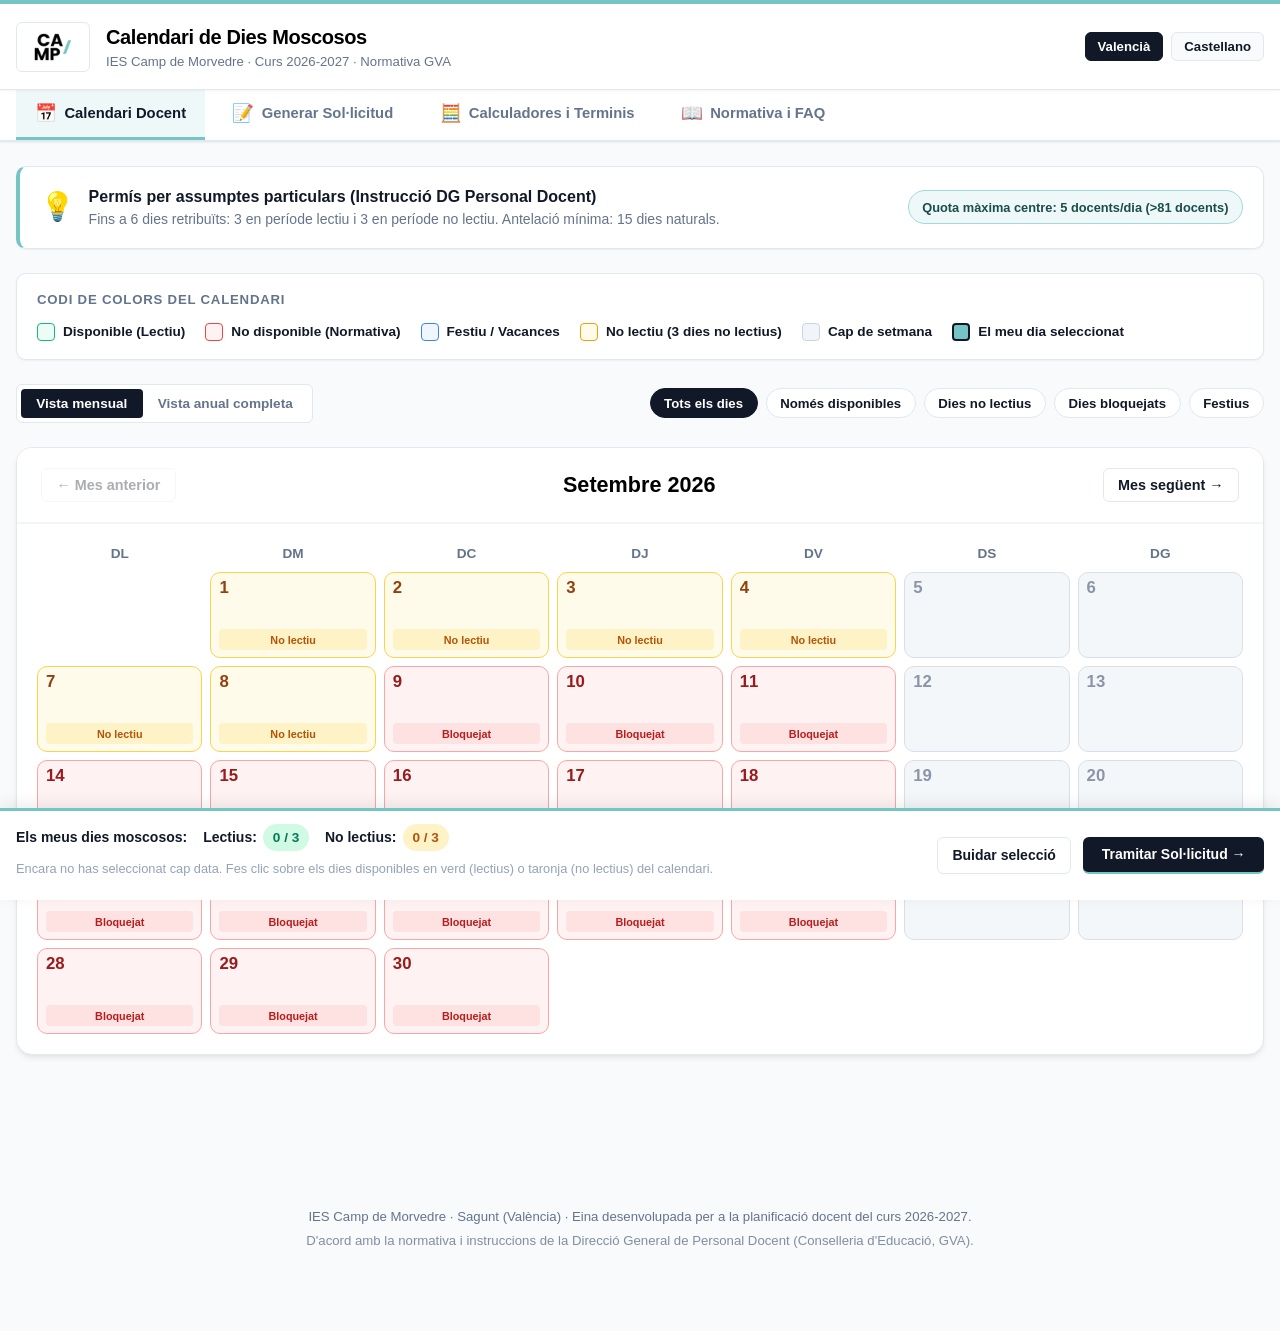
==== moscosos/index.html @ c552261a "Moscosos" ====
<!DOCTYPE html>
<html lang="ca">
<head>
  <meta charset="UTF-8">
  <meta name="viewport" content="width=device-width, initial-scale=1.0">
  <title>Calendari de Dies Moscosos · IES Camp de Morvedre</title>
  <meta name="description" content="Calendari interactiu de dies de permís per assumptes particulars (dies moscosos) per al professorat de l'IES Camp de Morvedre (Sagunt). Curs 2026-2027 segons normativa GVA.">
  <link rel="stylesheet" href="css/styles.css">
  <link rel="icon" href="data:image/svg+xml,<svg xmlns=%22http://www.w3.org/2000/svg%22 viewBox=%220 0 100 100%22><text y=%22.9em%22 font-size=%2290%22>📅</text></svg>">
</head>
<body>

  <!-- Capçalera amb colors i logotip de l'IES Camp de Morvedre -->
  <header class="app-header">
    <div class="header-container">
      <div class="header-brand">
        <div class="header-logo-container">
          <img id="headerLogoImg" src="" alt="IES Camp de Morvedre" class="header-brand-logo">
        </div>
        <div class="header-titles">
          <h1 data-i18n="appTitle">Calendari de Dies Moscosos</h1>
          <p data-i18n="appSubtitle">IES Camp de Morvedre · Curs 2026-2027 · Normativa GVA</p>
        </div>
      </div>
      <div class="header-actions">
        <button type="button" class="lang-btn active" data-lang="val">Valencià</button>
        <button type="button" class="lang-btn" data-lang="es">Castellano</button>
      </div>
    </div>
  </header>

  <!-- Pestanyes de navegació (sense icones duplicades) -->
  <nav class="nav-tabs-wrapper no-print">
    <div class="nav-tabs">
      <button type="button" class="nav-tab active" data-target="panel-calendari">
        <span class="nav-tab-icon">📅</span> <span class="nav-tab-label" data-i18n="tabCalendar">Calendari Docent</span>
      </button>
      <button type="button" class="nav-tab" data-target="panel-sollicitud">
        <span class="nav-tab-icon">📝</span> <span class="nav-tab-label" data-i18n="tabRequest">Generar Sol·licitud</span>
      </button>
      <button type="button" class="nav-tab" data-target="panel-calculadores">
        <span class="nav-tab-icon">🧮</span> <span class="nav-tab-label" data-i18n="tabCalculators">Calculadores i Terminis</span>
      </button>
      <button type="button" class="nav-tab" data-target="panel-normativa">
        <span class="nav-tab-icon">📖</span> <span class="nav-tab-label" data-i18n="tabNormative">Normativa i FAQ</span>
      </button>
    </div>
  </nav>

  <!-- Contingut Principal -->
  <main class="main-container">

    <!-- PESTANYA 1: CALENDARI DOCENT -->
    <section id="panel-calendari" class="tab-panel active">
      
      <!-- Banner informatiu -->
      <div class="info-banner no-print">
        <div class="info-banner-content">
          <div class="info-banner-icon">💡</div>
          <div class="info-banner-text">
            <h3 data-i18n="bannerTitle">Permís per assumptes particulars (Instrucció DG Personal Docent)</h3>
            <p data-i18n="bannerDesc">Fins a 6 dies retribuïts: 3 en període lectiu i 3 en període no lectiu. Antelació mínima: 15 dies naturals.</p>
          </div>
        </div>
        <div class="info-banner-badges">
          <span class="badge-quota" data-i18n="badgeQuotaText">Quota màxima centre: 5 docents/dia (>81 docents)</span>
        </div>
      </div>

      <!-- Llegenda del calendari -->
      <div class="legend-card no-print">
        <div class="legend-title" data-i18n="legendTitle">Codi de colors del calendari</div>
        <div class="legend-items">
          <div class="legend-item">
            <div class="legend-color-box disponible"></div>
            <span data-i18n="legDisponible">Disponible (Lectiu)</span>
          </div>
          <div class="legend-item">
            <div class="legend-color-box bloquejat"></div>
            <span data-i18n="legBloquejat">No disponible (Normativa)</span>
          </div>
          <div class="legend-item">
            <div class="legend-color-box festiu"></div>
            <span data-i18n="legFestiu">Festiu / Vacances</span>
          </div>
          <div class="legend-item">
            <div class="legend-color-box no-lectiu"></div>
            <span data-i18n="legNoLectiu">No lectiu (3 dies no lectius)</span>
          </div>
          <div class="legend-item">
            <div class="legend-color-box cap-de-setmana"></div>
            <span data-i18n="legCapDeSetmana">Cap de setmana</span>
          </div>
          <div class="legend-item">
            <div class="legend-color-box seleccionat"></div>
            <span data-i18n="legSeleccionat">El meu dia seleccionat</span>
          </div>
        </div>
      </div>

      <!-- Barra de controls i filtres -->
      <div class="calendar-controls no-print">
        <div class="view-mode-buttons">
          <button type="button" class="view-mode-btn active" id="viewMonthBtn" data-i18n="viewMonth">Vista mensual</button>
          <button type="button" class="view-mode-btn" id="viewYearBtn" data-i18n="viewYear">Vista anual completa</button>
        </div>

        <div class="filter-pills">
          <button type="button" class="filter-pill active" data-filter="all" data-i18n="filterAll">Tots els dies</button>
          <button type="button" class="filter-pill" data-filter="disponible" data-i18n="filterAvailable">Només disponibles</button>
          <button type="button" class="filter-pill" data-filter="no-lectiu" data-i18n="filterNoLectius">Dies no lectius</button>
          <button type="button" class="filter-pill" data-filter="no-disponible" data-i18n="filterBlocked">Dies bloquejats</button>
          <button type="button" class="filter-pill" data-filter="festiu" data-i18n="filterHolidays">Festius</button>
        </div>
      </div>

      <!-- VISTA MENSUAL -->
      <div id="monthGridContainer" class="month-view-card">
        <div class="month-view-header" id="monthNavigationControls">
          <button type="button" class="month-nav-btn" id="prevMonthBtn" data-i18n="prevMonth">← Mes anterior</button>
          <h2 class="month-current-title" id="currentMonthTitle">Setembre 2026</h2>
          <button type="button" class="month-nav-btn" id="nextMonthBtn" data-i18n="nextMonth">Mes següent →</button>
        </div>
        <div class="month-calendar-grid">
          <div class="calendar-weekdays" id="calendarWeekdays"></div>
          <div class="calendar-days-grid" id="calendarDaysGrid"></div>
        </div>
      </div>

      <!-- VISTA ANUAL COMPLETA -->
      <div id="yearGridContainer" class="year-view-container" style="display: none;"></div>

    </section>

    <!-- PESTANYA 2: GENERAR SOL·LICITUD OFICIAL -->
    <section id="panel-sollicitud" class="tab-panel">
      <div class="tool-grid no-print">
        <div class="tool-card">
          <div class="tool-card-header">
            <span class="tool-icon">👤</span>
            <h3 class="tool-title">Dades del docent sol·licitant</h3>
          </div>
          <div class="form-group">
            <label class="form-label" for="docName">Nom i cognoms:</label>
            <input type="text" id="docName" class="form-input" placeholder="Ex: Maria Garcia Pérez">
          </div>
          <div class="form-group">
            <label class="form-label" for="docDni">DNI / NIE:</label>
            <input type="text" id="docDni" class="form-input" placeholder="Ex: 12345678Z">
          </div>
          <div class="form-group">
            <label class="form-label" for="docDept">Departament didàctic:</label>
            <input type="text" id="docDept" class="form-input" placeholder="Ex: Matemàtiques, Anglés, Tecnologia...">
          </div>
          <p style="font-size: 0.8rem; color: var(--gva-text-muted);">
            * Aquestes dades es guarden de manera privada en el teu navegador i s'insereixen directament a la instància oficial.
          </p>
        </div>

        <div class="tool-card">
          <div class="tool-card-header">
            <span class="tool-icon">📄</span>
            <h3 class="tool-title">Opcions de tramitació</h3>
          </div>
          <p style="font-size: 0.875rem; line-height: 1.6; margin-bottom: 1.25rem;">
            Pots imprimir aquesta instància formal oficial per a lliurar-la a la Secretaria del centre o copiar el text formalitzat per a adjuntar-lo a un correu electrònic a Direcció / Prefectura d'Estudis.
          </p>
          <div style="display: flex; flex-direction: column; gap: 0.75rem;">
            <button type="button" class="btn-primary" id="btnPrintDoc">
              <span>🖨️</span> <span data-i18n="btnPrint">Imprimir / Guardar en PDF</span>
            </button>
            <button type="button" class="btn-outline" id="btnCopyDoc">
              <span>📋</span> <span data-i18n="btnCopyText">Copiar text oficial</span>
            </button>
            <div id="copyFeedback" class="alert-box info" style="display: none; margin-top: 0.5rem;" data-i18n="copiedSuccess">
              Text copiat al porta-retalls amb èxit!
            </div>
          </div>
        </div>
      </div>

      <!-- Vista prèvia de la instància oficial -->
      <div id="docPreview"></div>
    </section>

    <!-- PESTANYA 3: CALCULADORES I TERMINIS -->
    <section id="panel-calculadores" class="tab-panel">
      <div class="tool-grid">
        
        <!-- Calculadora de terminis -->
        <div class="tool-card">
          <div class="tool-card-header">
            <span class="tool-icon">⏰</span>
            <h3 class="tool-title" data-i18n="calcTitle1">Calculadora de Finestra de Sol·licitud</h3>
          </div>
          <p style="font-size: 0.85rem; color: var(--gva-text-muted); margin-bottom: 1rem;" data-i18n="calcDesc1">
            Indica el dia que voldries gaudir com a moscós per a saber quan has d'enviar la sol·licitud com a molt tard i quan s'obri el termini.
          </p>
          <div class="form-group">
            <label class="form-label" for="calcTargetDate" data-i18n="lblTargetDate">Data desitjada per al permís:</label>
            <input type="date" id="calcTargetDate" class="form-input" min="2026-09-01" max="2027-07-31" value="2026-11-16">
          </div>
          <div class="result-card" id="calcWinResult">
            <span style="font-size: 0.85rem; color: #64748b;">Tria una data per a veure els terminis legals d'antelació (mínim 15 dies naturals i màxim 2 mesos).</span>
          </div>
        </div>

        <!-- Calculadora de proporcionalitat -->
        <div class="tool-card">
          <div class="tool-card-header">
            <span class="tool-icon">⚖️</span>
            <h3 class="tool-title" data-i18n="calcTitle2">Calculadora de Proporcionalitat (Interins / Substitucions)</h3>
          </div>
          <p style="font-size: 0.85rem; color: var(--gva-text-muted); margin-bottom: 1rem;" data-i18n="calcDesc2">
            Si no tens nomenament per a tot el curs escolar complet (1 setembre a 31 agost), calcula quants dies et pertoquen proporcionalment.
          </p>
          <div class="form-group">
            <label class="form-label" for="calcStart" data-i18n="lblStartDate">Data d'inici del nomenament:</label>
            <input type="date" id="calcStart" class="form-input" value="2026-10-01">
          </div>
          <div class="form-group">
            <label class="form-label" for="calcEnd" data-i18n="lblEndDate">Data de finalització del nomenament:</label>
            <input type="date" id="calcEnd" class="form-input" value="2027-06-30">
          </div>
          <button type="button" class="btn-primary" id="btnDoCalcProp" style="width: 100%;" data-i18n="btnCalculateProp">
            Calcular dies que em pertoquen
          </button>
          <div class="result-card" id="propResult" style="margin-top: 1rem;"></div>
        </div>

      </div>

      <!-- Contingent de plantilla -->
      <div class="tool-card" style="margin-top: 1.5rem;">
        <div class="tool-card-header">
          <span class="tool-icon">👥</span>
          <h3 class="tool-title" data-i18n="calcTitle3">Taula de Quotes per Plantilla (IES Camp de Morvedre)</h3>
        </div>
        <p style="font-size: 0.9rem; margin-bottom: 1rem;">
          La concessió està supeditada a les necessitats del servei educatiu. El nombre màxim de docents en el centre als quals podrà concedir-se aquest permís per a un mateix dia lectiu s'ajusta a l'escala oficial:
        </p>
        <table class="quota-table">
          <thead>
            <tr>
              <th>Plantilla docent del centre</th>
              <th>Màxim simultani de docents per dia lectiu</th>
            </tr>
          </thead>
          <tbody>
            <tr>
              <td>Fins a 20 docents</td>
              <td>1 docent</td>
            </tr>
            <tr>
              <td>De 21 a 40 docents</td>
              <td>2 docents</td>
            </tr>
            <tr>
              <td>De 41 a 60 docents</td>
              <td>3 docents</td>
            </tr>
            <tr>
              <td>De 61 a 80 docents</td>
              <td>4 docents</td>
            </tr>
            <tr class="highlight">
              <td><strong>Més de 81 docents (IES Camp de Morvedre)</strong></td>
              <td><strong>5 docents</strong></td>
            </tr>
          </tbody>
        </table>
        <div class="alert-box info" style="margin-top: 1rem;">
          <strong>Criteris de prelació en cas de concurrència per al mateix dia:</strong>
          <ol style="margin-left: 1.25rem; margin-top: 0.35rem;">
            <li>1r: Preferència per a aquells docents que <strong>no hagen gaudit de cap dia</strong> de permís en el present curs escolar.</li>
            <li>2n: En cas d'empat, es resoldrà mitjançant <strong>sorteig públic</strong>.</li>
          </ol>
        </div>
      </div>
    </section>

    <!-- PESTANYA 4: NORMATIVA I FAQ -->
    <section id="panel-normativa" class="tab-panel">
      
      <div class="tool-card" style="margin-bottom: 2rem;">
        <div class="tool-card-header">
          <span class="tool-icon">📜</span>
          <h3 class="tool-title">Resum de la Instrucció de la DG de Personal Docent (GVA)</h3>
        </div>
        <div style="font-size: 0.925rem; line-height: 1.7; color: var(--gva-text-main);">
          <p><strong>1. Concepte i naturalesa:</strong> Permís retribuït per assumptes particulars sense necessitat de justificació. El professorat disposa de fins a <strong>6 dies per curs escolar</strong> (de l'1 de setembre al 31 d'agost de l'any següent), distribuïts en un màxim de <strong>3 dies en període lectiu</strong> i <strong>3 dies en període no lectiu</strong>.</p>
          <br>
          <p><strong>2. Retribució:</strong> Els sis dies són amb dret íntegre a retribucions.</p>
          <br>
          <p><strong>3. Condició pedagògica inexcusable:</strong> El docent que obtinga aquest permís té l'<strong>obligació d'elaborar i deixar dipositat un pla d'activitats per a l'alumnat</strong> a la Prefectura d'Estudis per a garantir la continuïtat pedagògica.</p>
          <br>
          <p><strong>4. Sol·licitud i terminis:</strong> S'ha de presentar davant la Direcció del centre amb una antelació mínima de <strong>15 dies naturals</strong> i una antelació màxima de <strong>dos mesos</strong> respecte a la data sol·licitada.</p>
          <br>
          <p><strong>5. Resolució:</strong> Competència exclusiva del Director o Directora de l'institut. El silenci administratiu té caràcter <strong>desestimatori (negatiu)</strong>.</p>
          <br>
          <p><strong>6. Prohibicions i exclusions expresses:</strong></p>
          <ul style="margin-left: 1.5rem; margin-top: 0.25rem;">
            <li>Durant els <strong>15 primers dies lectius</strong> del curs (del 9 al 29 de setembre de 2026).</li>
            <li>Durant els <strong>15 últims dies lectius</strong> del curs (del 31 de maig al 18 de juny de 2027).</li>
            <li>En el període de <strong>7 dies abans o després de les vacances</strong> de Nadal, Falles, Pasqua i Sant Joan.</li>
            <li>En <strong>períodes d'avaluació</strong> escolars, ni entre l'avaluació ordinària i l'extraordinària de final de curs.</li>
            <li><strong>No es poden gaudir de manera consecutiva</strong>.</li>
          </ul>
        </div>
      </div>

      <h3 style="font-size: 1.15rem; font-weight: 800; color: var(--brand-black); margin-bottom: 1rem;">
        Preguntes Freqüents (FAQ)
      </h3>

      <div class="faq-item">
        <button type="button" class="faq-question">
          <span>Puc ajuntar dos dies moscosos si un és dijous i l'altre divendres?</span>
          <span class="faq-toggle-icon">+</span>
        </button>
        <div class="faq-answer">
          No. La normativa estableix de manera taxativa que <em>"no podran gaudir-se de manera consecutiva"</em>. Tampoc és permés demanar divendres i dilluns consecutius, ja que es consideren dies laborals consecutius.
        </div>
      </div>

      <div class="faq-item">
        <button type="button" class="faq-question">
          <span>Puc demanar un moscós lectiu el mes de setembre?</span>
          <span class="faq-toggle-icon">+</span>
        </button>
        <div class="faq-answer">
          Només a partir del 30 de setembre o 1 d'octubre (sempre que no coincidisca amb les sessions d'avaluació inicial d'ESO i FP). Els 15 primers dies lectius amb alumnat (del 9 al 29 de setembre de 2026) estan bloquejats per normativa. Els dies de l'1 al 8 de setembre són període no lectiu, on es podria sol·licitar un dels 3 dies no lectius.
        </div>
      </div>

      <div class="faq-item">
        <button type="button" class="faq-question">
          <span>Què passa si dos o més companys del mateix departament demanem el mateix dia?</span>
          <span class="faq-toggle-icon">+</span>
        </button>
        <div class="faq-answer">
          La concessió està condicionada a les necessitats del servei educatiu. A l'IES Camp de Morvedre el contingent màxim general del centre és de 5 docents al dia. Si hi ha coincidència en un mateix departament que impossibilite l'atenció de l'alumnat, Prefectura i Direcció prioritzaran el docent que no haja gaudit cap dia aquest curs o realitzaran sorteig.
        </div>
      </div>

      <div class="faq-item">
        <button type="button" class="faq-question">
          <span>Sóc interí/na i tinc una vacant o substitució temporal. Quants dies em toquen?</span>
          <span class="faq-toggle-icon">+</span>
        </button>
        <div class="faq-answer">
          El nombre de dies és estrictament proporcional al temps de servei en el curs escolar. Pots utilitzar la nostra pestanya de <em>Calculadores</em> per a comprovar els teus dies exactes. A més, si cesses i et tornen a nomenar en el mateix curs, conserves els dies pendents de gaudi!
        </div>
      </div>

      <div class="faq-item">
        <button type="button" class="faq-question">
          <span>Si no gaste els dies d'aquest curs, els puc acumular per al curs vinent?</span>
          <span class="faq-toggle-icon">+</span>
        </button>
        <div class="faq-answer">
          No. Els dies no gaudits abans de la finalització del curs escolar caduquen i no són acumulables en cap cas.
        </div>
      </div>

    </section>

  </main>

  <!-- Modal de Detalls del Dia -->
  <div id="dayModal" class="modal-overlay no-print">
    <div class="modal-card">
      <div class="modal-header">
        <h3 id="modalDateTitle">Detalls de la data</h3>
        <button type="button" class="modal-close-btn" id="modalBtnClose">×</button>
      </div>
      <div class="modal-body">
        <div>
          <span id="modalStatusBadge" class="day-detail-status">Disponible</span>
        </div>
        <p id="modalDescription" style="font-size: 0.95rem; margin-bottom: 1rem;"></p>

        <div id="modalRestrictionSec" class="modal-section" style="display: none;">
          <div class="modal-section-title" data-i18n="modalReasonLabel">Motiu de la restricció:</div>
          <div class="alert-box danger" id="modalRestrictionText"></div>
        </div>

        <div class="modal-section">
          <div class="modal-section-title" data-i18n="modalDeadlinesLabel">Terminis legals de sol·licitud:</div>
          <div class="timeline-card">
            <div class="timeline-item">
              <div class="timeline-label" data-i18n="modalEarliestLabel">Apertura (2 mesos abans):</div>
              <div class="timeline-value" id="modalEarliest">--/--/----</div>
            </div>
            <div class="timeline-item">
              <div class="timeline-label" data-i18n="modalDeadlineLabel">Data límit (15 dies abans):</div>
              <div class="timeline-value" id="modalDeadline" style="color: #b91c1c;">--/--/----</div>
            </div>
          </div>
        </div>

        <div class="alert-box info" style="margin-top: 1rem; font-size: 0.85rem;">
          <span data-i18n="modalPlanNotice">Recordatori: És obligatori deixar un pla d'activitats per a l'alumnat a Prefectura d'Estudis.</span>
        </div>
      </div>
      <div class="modal-footer">
        <button type="button" class="btn-primary" id="modalBtnToggle">Afegir a la meua selecció</button>
      </div>
    </div>
  </div>

  <!-- Barra Sticky Inferior de Selecció Personal -->
  <aside class="selection-bar no-print">
    <div class="selection-bar-inner">
      <div>
        <div class="selection-counts">
          <div class="count-badge">
            <span data-i18n="selectionBarTitle">Els meus dies moscosos:</span>
          </div>
          <div class="count-badge">
            <span data-i18n="countLectiusLabel">Lectius:</span>
            <span class="count-pill lectius" id="countLectius">0 / 3</span>
          </div>
          <div class="count-badge">
            <span data-i18n="countNoLectiusLabel">No lectius:</span>
            <span class="count-pill no-lectius" id="countNoLectius">0 / 3</span>
          </div>
        </div>
        <div class="selected-dates-chips" id="selectedChips"></div>
        <div id="selectionAlerts" style="margin-top: 0.5rem;"></div>
      </div>

      <div class="selection-actions">
        <button type="button" class="btn-outline" id="btnClearSelection" data-i18n="btnClearSelection">
          Buidar selecció
        </button>
        <button type="button" class="btn-primary" id="btnGoToRequest" data-i18n="btnGenerateDoc">
          Tramitar Sol·licitud →
        </button>
      </div>
    </div>
  </aside>

  <!-- Peu de pàgina -->
  <footer class="app-footer no-print">
    <p>IES Camp de Morvedre · Sagunt (València) · Eina desenvolupada per a la planificació docent del curs 2026-2027.</p>
    <p style="margin-top: 4px; opacity: 0.8;">D'acord amb la normativa i instruccions de la Direcció General de Personal Docent (Conselleria d'Educació, GVA).</p>
  </footer>

  <!-- Scripts -->
  <script src="js/logo-data.js"></script>
  <script src="js/calendar-data.js"></script>
  <script src="js/rules.js"></script>
  <script src="js/app.js"></script>
</body>
</html>
---- moscosos/css/styles.css ----
/* ==========================================================================
   Estils Corporatius IES CAMP DE MORVEDRE - Calendari de Dies Moscosos
   Paleta oficial inspirada en el logotip: Negre geomètric (#000000 / #111827)
   i Turquesa / Verd Marí (#74c5c3)
   ========================================================================== */

:root {
  /* Identitat IES Camp de Morvedre */
  --brand-black: #000000;
  --brand-dark: #111827;
  --brand-dark-soft: #1f2937;
  --brand-teal: #74c5c3;
  --brand-teal-hover: #5cb3b1;
  --brand-teal-dark: #1b4d4b;
  --brand-teal-light: #eef8f8;
  --brand-teal-border: #9edbd9;

  --gva-primary: #111827;
  --gva-primary-dark: #000000;
  --gva-accent: #74c5c3;
  --gva-gold: #d97706;
  --gva-bg: #f8fafc;
  --gva-card-bg: #ffffff;
  --gva-text-main: #111827;
  --gva-text-muted: #64748b;
  --gva-border: #e2e8f0;

  /* Estats del calendari */
  --color-disponible: #10b981;
  --color-disponible-bg: #ecfdf5;
  --color-disponible-border: #6ee7b7;

  --color-bloquejat: #ef4444;
  --color-bloquejat-bg: #fef2f2;
  --color-bloquejat-border: #fca5a5;

  --color-festiu: #3b82f6;
  --color-festiu-bg: #eff6ff;
  --color-festiu-border: #93c5fd;

  --color-no-lectiu: #f59e0b;
  --color-no-lectiu-bg: #fffbeb;
  --color-no-lectiu-border: #fcd34d;

  --color-weekend: #475569;
  --color-weekend-bg: #f1f5f9;
  --color-weekend-border: #cbd5e1;

  --font-family: -apple-system, BlinkMacSystemFont, "Montserrat", "Segoe UI", Roboto, "Helvetica Neue", Arial, sans-serif;
  --radius-lg: 16px;
  --radius-md: 10px;
  --radius-sm: 6px;
  --shadow-sm: 0 1px 2px rgba(0, 0, 0, 0.05);
  --shadow-md: 0 4px 6px -1px rgba(0, 0, 0, 0.08), 0 2px 4px -2px rgba(0, 0, 0, 0.04);
  --shadow-lg: 0 10px 15px -3px rgba(0, 0, 0, 0.1), 0 4px 6px -4px rgba(0, 0, 0, 0.05);
  --shadow-glow: 0 0 0 3px rgba(116, 197, 195, 0.35);
}

* {
  box-sizing: border-box;
  margin: 0;
  padding: 0;
}

body {
  font-family: var(--font-family);
  background-color: var(--gva-bg);
  color: var(--gva-text-main);
  line-height: 1.5;
  -webkit-font-smoothing: antialiased;
}

/* ==========================================================================
   Header amb estil i logotip de l'IES Camp de Morvedre
   ========================================================================== */
.app-header {
  background: #ffffff;
  color: var(--brand-dark);
  padding: 1.1rem 1rem;
  border-top: 4px solid var(--brand-teal);
  border-bottom: 1px solid var(--gva-border);
  box-shadow: var(--shadow-sm);
  position: sticky;
  top: 0;
  z-index: 40;
}

.header-container {
  max-width: 1280px;
  margin: 0 auto;
  display: flex;
  flex-wrap: wrap;
  align-items: center;
  justify-content: space-between;
  gap: 1rem;
}

.header-brand {
  display: flex;
  align-items: center;
  gap: 1rem;
}

.header-logo-container {
  display: flex;
  align-items: center;
  justify-content: center;
  background: #ffffff;
  padding: 2px 6px;
  border-radius: var(--radius-sm);
  border: 1px solid var(--gva-border);
}

.header-brand-logo {
  height: 44px;
  width: auto;
  object-fit: contain;
  display: block;
}

.header-titles h1 {
  font-size: 1.25rem;
  font-weight: 800;
  letter-spacing: -0.02em;
  color: var(--brand-black);
}

.header-titles p {
  font-size: 0.825rem;
  color: var(--gva-text-muted);
  font-weight: 500;
}

.header-actions {
  display: flex;
  align-items: center;
  gap: 0.5rem;
}

.lang-btn {
  background: #f8fafc;
  border: 1px solid var(--gva-border);
  color: var(--brand-dark);
  padding: 0.4rem 0.75rem;
  border-radius: var(--radius-sm);
  font-size: 0.825rem;
  font-weight: 700;
  cursor: pointer;
  transition: all 0.2s ease;
}

.lang-btn:hover {
  background: var(--brand-teal-light);
  border-color: var(--brand-teal);
  color: var(--brand-teal-dark);
}

.lang-btn.active {
  background: var(--brand-dark);
  color: #ffffff;
  border-color: var(--brand-dark);
}

/* ==========================================================================
   Barra de navegació / Pestanyes (Tabs)
   ========================================================================== */
.nav-tabs-wrapper {
  background: #ffffff;
  border-bottom: 2px solid var(--gva-border);
  box-shadow: var(--shadow-sm);
}

.nav-tabs {
  max-width: 1280px;
  margin: 0 auto;
  display: flex;
  overflow-x: auto;
  padding: 0 1rem;
  gap: 0.5rem;
}

.nav-tab {
  padding: 0.9rem 1.2rem;
  background: none;
  border: none;
  border-bottom: 3px solid transparent;
  color: var(--gva-text-muted);
  font-size: 0.925rem;
  font-weight: 700;
  cursor: pointer;
  white-space: nowrap;
  display: flex;
  align-items: center;
  gap: 0.45rem;
  transition: all 0.2s ease;
}

.nav-tab:hover {
  color: var(--brand-dark);
  background: #f8fafc;
}

.nav-tab.active {
  color: var(--brand-dark);
  border-bottom-color: var(--brand-teal);
  background: var(--brand-teal-light);
}

.nav-tab-icon {
  font-size: 1.1rem;
  line-height: 1;
}

/* ==========================================================================
   Contenidors de pestanyes (Tab Panels) - VISIBILITAT CORRECTA
   ========================================================================== */
.tab-panel {
  display: none !important;
}

.tab-panel.active {
  display: block !important;
  animation: fadeIn 0.2s ease-in-out;
}

@keyframes fadeIn {
  from { opacity: 0; transform: translateY(3px); }
  to { opacity: 1; transform: translateY(0); }
}

/* Main container */
.main-container {
  max-width: 1280px;
  margin: 1.5rem auto;
  padding: 0 1rem 4rem 1rem;
}

/* Info Banner */
.info-banner {
  background: #ffffff;
  border-left: 4px solid var(--brand-teal);
  border-radius: var(--radius-md);
  padding: 1.15rem 1.25rem;
  margin-bottom: 1.5rem;
  box-shadow: var(--shadow-sm);
  display: flex;
  flex-wrap: wrap;
  align-items: center;
  justify-content: space-between;
  gap: 1rem;
  border-top: 1px solid var(--gva-border);
  border-right: 1px solid var(--gva-border);
  border-bottom: 1px solid var(--gva-border);
}

.info-banner-content {
  display: flex;
  align-items: center;
  gap: 0.85rem;
}

.info-banner-icon {
  font-size: 1.75rem;
  flex-shrink: 0;
}

.info-banner-text h3 {
  font-size: 1rem;
  font-weight: 800;
  color: var(--brand-dark);
}

.info-banner-text p {
  font-size: 0.875rem;
  color: var(--gva-text-muted);
}

.info-banner-badges {
  display: flex;
  gap: 0.5rem;
}

.badge-quota {
  background: var(--brand-teal-light);
  border: 1px solid var(--brand-teal-border);
  padding: 0.4rem 0.85rem;
  border-radius: 999px;
  font-size: 0.8rem;
  font-weight: 700;
  color: var(--brand-teal-dark);
}

/* Legend bar */
.legend-card {
  background: #ffffff;
  border-radius: var(--radius-md);
  padding: 1rem 1.25rem;
  margin-bottom: 1.5rem;
  box-shadow: var(--shadow-sm);
  border: 1px solid var(--gva-border);
}

.legend-title {
  font-size: 0.825rem;
  font-weight: 800;
  text-transform: uppercase;
  letter-spacing: 0.06em;
  color: var(--gva-text-muted);
  margin-bottom: 0.75rem;
}

.legend-items {
  display: flex;
  flex-wrap: wrap;
  gap: 1.25rem;
}

.legend-item {
  display: flex;
  align-items: center;
  gap: 0.5rem;
  font-size: 0.85rem;
  font-weight: 600;
}

.legend-color-box {
  width: 18px;
  height: 18px;
  border-radius: 4px;
  border: 1px solid rgba(0, 0, 0, 0.1);
}

.legend-color-box.disponible { background-color: var(--color-disponible-bg); border-color: var(--color-disponible); }
.legend-color-box.bloquejat { background-color: var(--color-bloquejat-bg); border-color: var(--color-bloquejat); }
.legend-color-box.festiu { background-color: var(--color-festiu-bg); border-color: var(--color-festiu); }
.legend-color-box.no-lectiu { background-color: var(--color-no-lectiu-bg); border-color: var(--color-no-lectiu); }
.legend-color-box.cap-de-setmana { background-color: var(--color-weekend-bg); border-color: var(--color-weekend-border); }
.legend-color-box.seleccionat { background-color: var(--brand-teal); border: 2px solid var(--brand-dark); }

/* Control bar */
.calendar-controls {
  display: flex;
  flex-wrap: wrap;
  justify-content: space-between;
  align-items: center;
  gap: 1rem;
  margin-bottom: 1.5rem;
}

.view-mode-buttons {
  display: flex;
  background: #ffffff;
  padding: 0.25rem;
  border-radius: var(--radius-sm);
  border: 1px solid var(--gva-border);
}

.view-mode-btn {
  padding: 0.45rem 0.95rem;
  border: none;
  background: none;
  border-radius: 4px;
  font-size: 0.85rem;
  font-weight: 700;
  color: var(--gva-text-muted);
  cursor: pointer;
  transition: all 0.2s ease;
}

.view-mode-btn.active {
  background: var(--brand-dark);
  color: #ffffff;
}

.filter-pills {
  display: flex;
  flex-wrap: wrap;
  gap: 0.5rem;
}

.filter-pill {
  padding: 0.4rem 0.85rem;
  border-radius: 999px;
  font-size: 0.825rem;
  font-weight: 600;
  border: 1px solid var(--gva-border);
  background: #ffffff;
  color: var(--gva-text-main);
  cursor: pointer;
  transition: all 0.2s ease;
}

.filter-pill:hover {
  background: var(--brand-teal-light);
  border-color: var(--brand-teal);
}

.filter-pill.active {
  background: var(--brand-dark);
  border-color: var(--brand-dark);
  color: #ffffff;
}

/* Month Detailed View */
.month-view-card {
  background: #ffffff;
  border-radius: var(--radius-lg);
  box-shadow: var(--shadow-md);
  border: 1px solid var(--gva-border);
  overflow: hidden;
  margin-bottom: 2rem;
}

.month-view-header {
  background: #ffffff;
  padding: 1.25rem 1.5rem;
  display: flex;
  justify-content: space-between;
  align-items: center;
  border-bottom: 2px solid #f1f5f9;
}

.month-nav-btn {
  background: #ffffff;
  border: 1px solid var(--gva-border);
  border-radius: var(--radius-sm);
  padding: 0.5rem 0.9rem;
  font-size: 0.9rem;
  font-weight: 700;
  color: var(--brand-dark);
  cursor: pointer;
  display: flex;
  align-items: center;
  gap: 0.4rem;
  transition: all 0.2s ease;
}

.month-nav-btn:hover:not(:disabled) {
  background: var(--brand-teal);
  color: var(--brand-black);
  border-color: var(--brand-teal);
}

.month-nav-btn:disabled {
  opacity: 0.35;
  cursor: not-allowed;
}

.month-current-title {
  font-size: 1.35rem;
  font-weight: 800;
  color: var(--brand-black);
  text-align: center;
}

.month-calendar-grid {
  padding: 1.25rem;
}

.calendar-weekdays {
  display: grid;
  grid-template-columns: repeat(7, 1fr);
  gap: 0.5rem;
  margin-bottom: 0.5rem;
  text-align: center;
  font-weight: 800;
  font-size: 0.85rem;
  color: var(--gva-text-muted);
  text-transform: uppercase;
}

.calendar-days-grid {
  display: grid;
  grid-template-columns: repeat(7, 1fr);
  gap: 0.5rem;
}

.calendar-cell {
  min-height: 86px;
  border-radius: var(--radius-md);
  border: 1px solid var(--gva-border);
  padding: 0.45rem 0.5rem;
  display: flex;
  flex-direction: column;
  justify-content: space-between;
  cursor: pointer;
  position: relative;
  transition: transform 0.15s ease, box-shadow 0.15s ease, border-color 0.15s ease;
}

.calendar-cell:hover {
  transform: translateY(-2px);
  box-shadow: var(--shadow-md);
  z-index: 5;
}

.calendar-cell.empty {
  min-height: 86px;
  background: transparent;
  border: none;
  cursor: default;
}

.calendar-cell.empty:hover {
  transform: none;
  box-shadow: none;
}

.cell-day-number {
  font-size: 1.05rem;
  font-weight: 800;
  line-height: 1;
}

.cell-badge {
  font-size: 0.675rem;
  font-weight: 700;
  padding: 0.15rem 0.35rem;
  border-radius: 4px;
  text-align: center;
  overflow: hidden;
  text-overflow: ellipsis;
  white-space: nowrap;
}

/* Colors of cells */
.calendar-cell.disponible {
  background-color: var(--color-disponible-bg);
  border-color: var(--color-disponible-border);
  color: #065f46;
}
.calendar-cell.disponible .cell-badge {
  background-color: #d1fae5;
  color: #047857;
}

.calendar-cell.no-disponible {
  background-color: var(--color-bloquejat-bg);
  border-color: var(--color-bloquejat-border);
  color: #991b1b;
}
.calendar-cell.no-disponible .cell-badge {
  background-color: #fee2e2;
  color: #b91c1c;
}

.calendar-cell.festiu {
  background-color: var(--color-festiu-bg);
  border-color: var(--color-festiu-border);
  color: #1e40af;
}
.calendar-cell.festiu .cell-badge {
  background-color: #dbeafe;
  color: #1d4ed8;
}

.calendar-cell.no-lectiu {
  background-color: var(--color-no-lectiu-bg);
  border-color: var(--color-no-lectiu-border);
  color: #92400e;
}
.calendar-cell.no-lectiu .cell-badge {
  background-color: #fef3c7;
  color: #b45309;
}

.calendar-cell.cap-de-setmana {
  background-color: var(--color-weekend-bg);
  border-color: var(--color-weekend-border);
  color: #64748b;
  opacity: 0.75;
}

/* Selected state */
.calendar-cell.selected {
  outline: 3px solid var(--brand-teal);
  box-shadow: 0 0 12px rgba(116, 197, 195, 0.5);
}
.calendar-cell.selected::after {
  content: "✓";
  position: absolute;
  top: 4px;
  right: 6px;
  background: var(--brand-dark);
  color: var(--brand-teal);
  font-size: 0.75rem;
  font-weight: 800;
  width: 18px;
  height: 18px;
  border-radius: 50%;
  display: flex;
  align-items: center;
  justify-content: center;
}

/* Annual View Grid */
.year-view-container {
  display: grid;
  grid-template-columns: repeat(auto-fill, minmax(320px, 1fr));
  gap: 1.5rem;
  margin-bottom: 2rem;
}

.mini-month-card {
  background: #ffffff;
  border-radius: var(--radius-md);
  border: 1px solid var(--gva-border);
  box-shadow: var(--shadow-sm);
  padding: 1rem;
}

.mini-month-title {
  font-size: 1rem;
  font-weight: 800;
  color: var(--brand-black);
  margin-bottom: 0.75rem;
  text-align: center;
  padding-bottom: 0.4rem;
  border-bottom: 2px solid var(--brand-teal-light);
}

.mini-calendar-weekdays {
  display: grid;
  grid-template-columns: repeat(7, 1fr);
  gap: 2px;
  margin-bottom: 4px;
  text-align: center;
  font-size: 0.7rem;
  font-weight: 800;
  color: var(--gva-text-muted);
}

.mini-calendar-days {
  display: grid;
  grid-template-columns: repeat(7, 1fr);
  gap: 3px;
}

.mini-day-cell {
  aspect-ratio: 1;
  display: flex;
  align-items: center;
  justify-content: center;
  font-size: 0.75rem;
  font-weight: 700;
  border-radius: 4px;
  cursor: pointer;
  transition: transform 0.1s ease;
  border: 1px solid transparent;
}

.mini-day-cell:hover {
  transform: scale(1.15);
  z-index: 2;
  box-shadow: var(--shadow-sm);
}

.mini-day-cell.empty {
  cursor: default;
}
.mini-day-cell.empty:hover {
  transform: none;
}

.mini-day-cell.disponible { background-color: #d1fae5; color: #065f46; border-color: #a7f3d0; }
.mini-day-cell.no-disponible { background-color: #fee2e2; color: #991b1b; border-color: #fca5a5; }
.mini-day-cell.festiu { background-color: #dbeafe; color: #1e40af; border-color: #bfdbfe; }
.mini-day-cell.no-lectiu { background-color: #fef3c7; color: #92400e; border-color: #fde68a; }
.mini-day-cell.cap-de-setmana { background-color: #f1f5f9; color: #94a3b8; }
.mini-day-cell.selected { outline: 2px solid var(--brand-teal); font-weight: 900; }

/* Sticky Selection Bar */
.selection-bar {
  position: fixed;
  bottom: 0;
  left: 0;
  right: 0;
  background: #ffffff;
  border-top: 3px solid var(--brand-teal);
  box-shadow: 0 -4px 15px rgba(0, 0, 0, 0.08);
  padding: 0.85rem 1rem;
  z-index: 50;
}

.selection-bar-inner {
  max-width: 1280px;
  margin: 0 auto;
  display: flex;
  flex-wrap: wrap;
  align-items: center;
  justify-content: space-between;
  gap: 1rem;
}

.selection-counts {
  display: flex;
  align-items: center;
  gap: 1rem;
}

.count-badge {
  display: flex;
  align-items: center;
  gap: 0.4rem;
  font-size: 0.875rem;
  font-weight: 700;
  color: var(--brand-dark);
}

.count-pill {
  padding: 0.2rem 0.6rem;
  border-radius: 999px;
  font-size: 0.85rem;
  font-weight: 800;
}
.count-pill.lectius { background: #d1fae5; color: #047857; }
.count-pill.no-lectius { background: #fef3c7; color: #b45309; }

.selection-actions {
  display: flex;
  align-items: center;
  gap: 0.75rem;
}

.btn-primary {
  background: var(--brand-dark);
  color: #ffffff;
  border: none;
  border-radius: var(--radius-sm);
  padding: 0.6rem 1.15rem;
  font-size: 0.875rem;
  font-weight: 700;
  cursor: pointer;
  display: flex;
  align-items: center;
  gap: 0.4rem;
  transition: all 0.2s ease;
  border-bottom: 2px solid var(--brand-teal);
}

.btn-primary:hover {
  background: var(--brand-teal-dark);
  color: #ffffff;
}

.btn-outline {
  background: transparent;
  color: var(--brand-dark);
  border: 1px solid var(--gva-border);
  border-radius: var(--radius-sm);
  padding: 0.6rem 0.9rem;
  font-size: 0.875rem;
  font-weight: 700;
  cursor: pointer;
  transition: all 0.2s ease;
}

.btn-outline:hover {
  background: #f1f5f9;
  color: var(--brand-dark);
}

/* Selected dates chips */
.selected-dates-chips {
  display: flex;
  flex-wrap: wrap;
  gap: 0.4rem;
  margin-top: 0.5rem;
}

.date-chip {
  background: #f8fafc;
  border: 1px solid var(--gva-border);
  padding: 0.2rem 0.5rem;
  border-radius: 4px;
  font-size: 0.775rem;
  font-weight: 700;
  display: flex;
  align-items: center;
  gap: 0.35rem;
}

.date-chip-remove {
  color: #ef4444;
  cursor: pointer;
  font-weight: bold;
}

/* Modal Popup */
.modal-overlay {
  position: fixed;
  inset: 0;
  background: rgba(17, 24, 39, 0.65);
  backdrop-filter: blur(4px);
  display: none;
  align-items: center;
  justify-content: center;
  padding: 1rem;
  z-index: 100;
}

.modal-overlay.active {
  display: flex;
}

.modal-card {
  background: #ffffff;
  border-radius: var(--radius-lg);
  max-width: 580px;
  width: 100%;
  box-shadow: var(--shadow-lg);
  overflow: hidden;
  animation: modalIn 0.2s ease-out;
  border-top: 4px solid var(--brand-teal);
}

@keyframes modalIn {
  from { opacity: 0; transform: scale(0.95); }
  to { opacity: 1; transform: scale(1); }
}

.modal-header {
  padding: 1.25rem 1.5rem;
  background: #ffffff;
  border-bottom: 1px solid var(--gva-border);
  display: flex;
  justify-content: space-between;
  align-items: center;
}

.modal-header h3 {
  font-size: 1.15rem;
  font-weight: 800;
  color: var(--brand-black);
}

.modal-close-btn {
  background: none;
  border: none;
  font-size: 1.4rem;
  cursor: pointer;
  color: var(--gva-text-muted);
  line-height: 1;
}

.modal-body {
  padding: 1.5rem;
  max-height: 75vh;
  overflow-y: auto;
}

.day-detail-status {
  display: inline-flex;
  align-items: center;
  gap: 0.4rem;
  padding: 0.35rem 0.8rem;
  border-radius: 999px;
  font-size: 0.85rem;
  font-weight: 800;
  margin-bottom: 1rem;
}

.day-detail-status.disponible { background: #d1fae5; color: #047857; }
.day-detail-status.no-disponible { background: #fee2e2; color: #b91c1c; }
.day-detail-status.festiu { background: #dbeafe; color: #1d4ed8; }
.day-detail-status.no-lectiu { background: #fef3c7; color: #b45309; }

.modal-section {
  margin-bottom: 1.25rem;
}

.modal-section-title {
  font-size: 0.8rem;
  font-weight: 800;
  text-transform: uppercase;
  letter-spacing: 0.05em;
  color: var(--gva-text-muted);
  margin-bottom: 0.35rem;
}

.timeline-card {
  display: grid;
  grid-template-columns: 1fr 1fr;
  gap: 0.75rem;
  margin-top: 0.5rem;
}

.timeline-item {
  background: #f8fafc;
  padding: 0.75rem;
  border-radius: var(--radius-sm);
  text-align: center;
  border: 1px solid var(--gva-border);
}

.timeline-label {
  font-size: 0.75rem;
  color: var(--gva-text-muted);
  margin-bottom: 0.25rem;
  font-weight: 600;
}

.timeline-value {
  font-size: 0.95rem;
  font-weight: 800;
  color: var(--brand-dark);
}

.modal-footer {
  padding: 1rem 1.5rem;
  background: #f8fafc;
  border-top: 1px solid var(--gva-border);
  display: flex;
  justify-content: flex-end;
  gap: 0.75rem;
}

/* Alert Boxes */
.alert-box {
  padding: 0.75rem 1rem;
  border-radius: var(--radius-sm);
  font-size: 0.875rem;
  margin-bottom: 1rem;
  display: flex;
  align-items: flex-start;
  gap: 0.5rem;
}
.alert-box.danger { background: #fef2f2; border: 1px solid #fca5a5; color: #991b1b; }
.alert-box.warning { background: #fffbeb; border: 1px solid #fcd34d; color: #92400e; }
.alert-box.info { background: var(--brand-teal-light); border: 1px solid var(--brand-teal-border); color: var(--brand-teal-dark); }

/* Calculators & Form Cards */
.tool-grid {
  display: grid;
  grid-template-columns: repeat(auto-fit, minmax(360px, 1fr));
  gap: 1.5rem;
  margin-bottom: 2rem;
}

.tool-card {
  background: #ffffff;
  border-radius: var(--radius-md);
  border: 1px solid var(--gva-border);
  padding: 1.5rem;
  box-shadow: var(--shadow-sm);
}

.tool-card-header {
  display: flex;
  align-items: center;
  gap: 0.75rem;
  margin-bottom: 1rem;
  padding-bottom: 0.75rem;
  border-bottom: 2px solid var(--brand-teal-light);
}

.tool-icon {
  font-size: 1.5rem;
}

.tool-title {
  font-size: 1.1rem;
  font-weight: 800;
  color: var(--brand-black);
}

.form-group {
  margin-bottom: 1rem;
}

.form-label {
  display: block;
  font-size: 0.85rem;
  font-weight: 700;
  margin-bottom: 0.35rem;
  color: var(--gva-text-main);
}

.form-input, .form-select {
  width: 100%;
  padding: 0.6rem 0.85rem;
  border: 1px solid var(--gva-border);
  border-radius: var(--radius-sm);
  font-size: 0.9rem;
  background: #ffffff;
  transition: border-color 0.2s ease;
}

.form-input:focus, .form-select:focus {
  outline: none;
  border-color: var(--brand-teal);
  box-shadow: var(--shadow-glow);
}

.result-card {
  background: #f8fafc;
  border: 1px solid var(--gva-border);
  border-radius: var(--radius-sm);
  padding: 1rem;
  margin-top: 1rem;
}

/* Document Oficial per a Imprimir (Instància) */
.official-doc-wrapper {
  background: #ffffff;
  border-radius: var(--radius-md);
  border: 1px solid var(--gva-border);
  box-shadow: var(--shadow-md);
  padding: 2.5rem;
  max-width: 860px;
  margin: 0 auto 2.5rem auto;
}

.doc-header-table {
  width: 100%;
  border-collapse: collapse;
  margin-bottom: 2rem;
  border: 2px solid #000000;
}

.doc-header-table td {
  padding: 0.75rem;
  border: 1px solid #000000;
}

.doc-section {
  margin-bottom: 1.5rem;
}

.doc-section-title {
  font-weight: 800;
  text-transform: uppercase;
  font-size: 0.9rem;
  border-bottom: 1px solid #000000;
  padding-bottom: 0.25rem;
  margin-bottom: 0.75rem;
}

.doc-body-text {
  font-size: 0.95rem;
  line-height: 1.6;
  text-align: justify;
  margin-bottom: 1.25rem;
}

.doc-signature-area {
  margin-top: 3rem;
  display: grid;
  grid-template-columns: 1fr 1fr;
  gap: 2rem;
  text-align: center;
}

.signature-box {
  border-top: 1px solid #000000;
  padding-top: 0.5rem;
  font-size: 0.85rem;
  font-weight: 600;
}

/* FAQ Accordion */
.faq-item {
  background: #ffffff;
  border: 1px solid var(--gva-border);
  border-radius: var(--radius-sm);
  margin-bottom: 0.75rem;
  overflow: hidden;
}

.faq-question {
  padding: 1rem 1.25rem;
  font-weight: 700;
  font-size: 0.95rem;
  color: var(--brand-dark);
  display: flex;
  justify-content: space-between;
  align-items: center;
  cursor: pointer;
  background: #ffffff;
  border: none;
  width: 100%;
  text-align: left;
  transition: background 0.2s ease;
}

.faq-question:hover {
  background: var(--brand-teal-light);
}

.faq-answer {
  padding: 0 1.25rem 1rem 1.25rem;
  font-size: 0.9rem;
  color: var(--gva-text-main);
  line-height: 1.6;
  display: none;
}

.faq-item.open .faq-answer {
  display: block;
}

/* Quota Table */
.quota-table {
  width: 100%;
  border-collapse: collapse;
  margin: 1rem 0;
  font-size: 0.875rem;
}

.quota-table th, .quota-table td {
  padding: 0.6rem 0.85rem;
  border: 1px solid var(--gva-border);
  text-align: left;
}

.quota-table th {
  background: #f1f5f9;
  font-weight: 800;
  color: var(--brand-dark);
}

.quota-table tr.highlight {
  background: var(--brand-teal-light);
  font-weight: 700;
}

/* Footer */
.app-footer {
  text-align: center;
  padding: 2rem 1rem 5rem 1rem;
  font-size: 0.825rem;
  color: var(--gva-text-muted);
}

/* Responsive adjustments */
@media (max-width: 768px) {
  .header-titles h1 { font-size: 1.1rem; }
  .calendar-weekdays { font-size: 0.7rem; }
  .calendar-cell { min-height: 64px; padding: 0.25rem; }
  .cell-day-number { font-size: 0.85rem; }
  .cell-badge { font-size: 0.55rem; padding: 0.1rem; }
  .official-doc-wrapper { padding: 1.25rem; }
  .timeline-card { grid-template-columns: 1fr; }
  .selection-bar-inner { flex-direction: column; align-items: stretch; }
  .selection-counts { justify-content: space-around; }
}

/* ==========================================================================
   ESTILS D'IMPRESSIÓ (@media print)
   ========================================================================== */
@media print {
  body {
    background: #ffffff !important;
    color: #000000 !important;
    font-size: 11pt;
  }

  .app-header,
  .nav-tabs-wrapper,
  .info-banner,
  .legend-card,
  .calendar-controls,
  .selection-bar,
  .modal-overlay,
  .tool-grid,
  .no-print,
  .app-footer {
    display: none !important;
  }

  .main-container {
    max-width: 100% !important;
    margin: 0 !important;
    padding: 0 !important;
  }

  .official-doc-wrapper {
    box-shadow: none !important;
    border: none !important;
    padding: 0 !important;
    margin: 0 !important;
    max-width: 100% !important;
  }

  .official-doc-wrapper * {
    color: #000000 !important;
  }
}
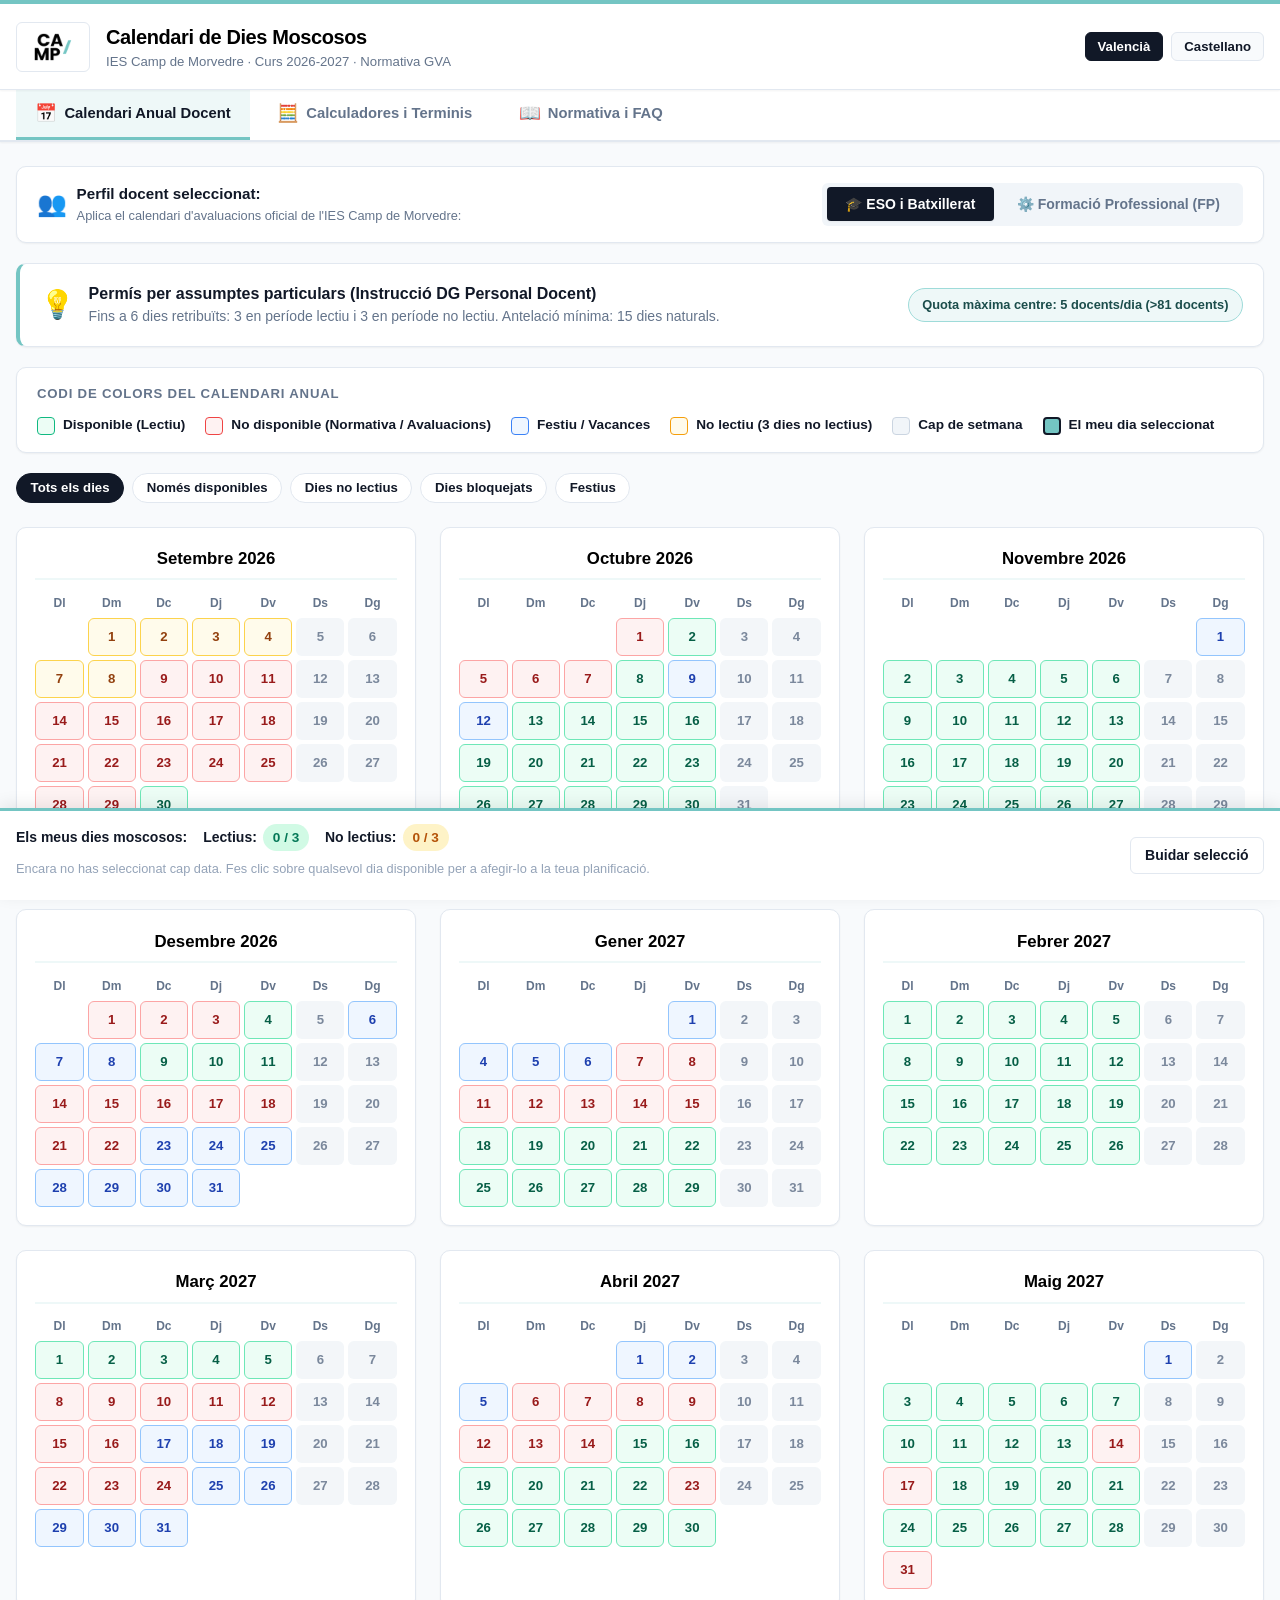
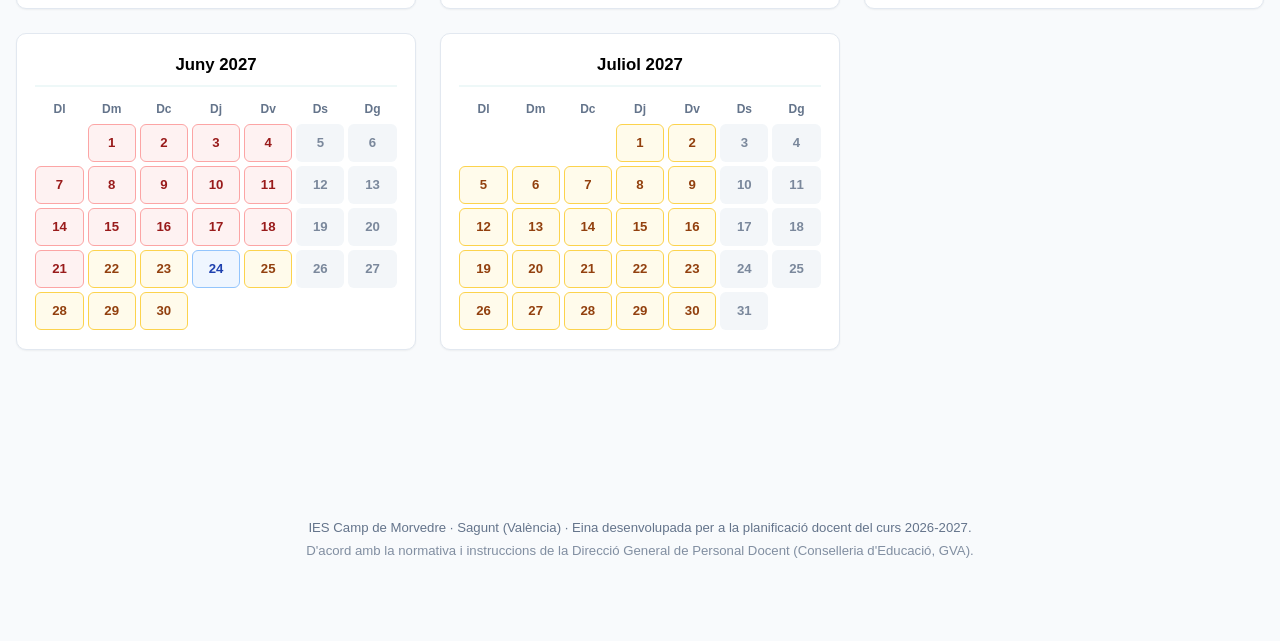
==== commit d0b82b63: "Moscosos" ====
--- a/moscosos/index.html
+++ b/moscosos/index.html
@@ -4,13 +4,13 @@
   <meta charset="UTF-8">
   <meta name="viewport" content="width=device-width, initial-scale=1.0">
   <title>Calendari de Dies Moscosos · IES Camp de Morvedre</title>
-  <meta name="description" content="Calendari interactiu de dies de permís per assumptes particulars (dies moscosos) per al professorat de l'IES Camp de Morvedre (Sagunt). Curs 2026-2027 segons normativa GVA.">
+  <meta name="description" content="Calendari interactiu anual de dies de permís per assumptes particulars (dies moscosos) per al professorat de l'IES Camp de Morvedre (Sagunt). Curs 2026-2027 amb avaluacions específiques per a FP i ESO/Batxillerat segons normativa GVA.">
   <link rel="stylesheet" href="css/styles.css">
   <link rel="icon" href="data:image/svg+xml,<svg xmlns=%22http://www.w3.org/2000/svg%22 viewBox=%220 0 100 100%22><text y=%22.9em%22 font-size=%2290%22>📅</text></svg>">
 </head>
 <body>
 
-  <!-- Capçalera amb colors i logotip de l'IES Camp de Morvedre -->
+  <!-- Capçalera amb colors i logotip oficial de l'IES Camp de Morvedre -->
   <header class="app-header">
     <div class="header-container">
       <div class="header-brand">
@@ -29,14 +29,11 @@
     </div>
   </header>
 
-  <!-- Pestanyes de navegació (sense icones duplicades) -->
+  <!-- Pestanyes de navegació -->
   <nav class="nav-tabs-wrapper no-print">
     <div class="nav-tabs">
       <button type="button" class="nav-tab active" data-target="panel-calendari">
-        <span class="nav-tab-icon">📅</span> <span class="nav-tab-label" data-i18n="tabCalendar">Calendari Docent</span>
-      </button>
-      <button type="button" class="nav-tab" data-target="panel-sollicitud">
-        <span class="nav-tab-icon">📝</span> <span class="nav-tab-label" data-i18n="tabRequest">Generar Sol·licitud</span>
+        <span class="nav-tab-icon">📅</span> <span class="nav-tab-label" data-i18n="tabCalendar">Calendari Anual Docent</span>
       </button>
       <button type="button" class="nav-tab" data-target="panel-calculadores">
         <span class="nav-tab-icon">🧮</span> <span class="nav-tab-label" data-i18n="tabCalculators">Calculadores i Terminis</span>
@@ -50,9 +47,28 @@
   <!-- Contingut Principal -->
   <main class="main-container">
 
-    <!-- PESTANYA 1: CALENDARI DOCENT -->
+    <!-- PESTANYA 1: CALENDARI ANUAL DOCENT -->
     <section id="panel-calendari" class="tab-panel active">
       
+      <!-- Selector de Perfil Docent (FP vs ESO / Batxillerat) -->
+      <div class="profile-selector-card no-print">
+        <div class="profile-selector-title">
+          <span style="font-size: 1.5rem;">👥</span>
+          <div>
+            <h3 data-i18n="profileTitle">Perfil docent seleccionat:</h3>
+            <p data-i18n="profileSubtitle">Aplica el calendari d'avaluacions oficial de l'IES Camp de Morvedre:</p>
+          </div>
+        </div>
+        <div class="profile-buttons">
+          <button type="button" class="profile-btn active" data-profile="eso_bat">
+            <span data-i18n="profileEsoBat">🎓 ESO i Batxillerat</span>
+          </button>
+          <button type="button" class="profile-btn" data-profile="fp">
+            <span data-i18n="profileFp">⚙️ Formació Professional (FP)</span>
+          </button>
+        </div>
+      </div>
+
       <!-- Banner informatiu -->
       <div class="info-banner no-print">
         <div class="info-banner-content">
@@ -69,7 +85,7 @@
 
       <!-- Llegenda del calendari -->
       <div class="legend-card no-print">
-        <div class="legend-title" data-i18n="legendTitle">Codi de colors del calendari</div>
+        <div class="legend-title" data-i18n="legendTitle">Codi de colors del calendari anual</div>
         <div class="legend-items">
           <div class="legend-item">
             <div class="legend-color-box disponible"></div>
@@ -77,7 +93,7 @@
           </div>
           <div class="legend-item">
             <div class="legend-color-box bloquejat"></div>
-            <span data-i18n="legBloquejat">No disponible (Normativa)</span>
+            <span data-i18n="legBloquejat">No disponible (Normativa / Avaluacions)</span>
           </div>
           <div class="legend-item">
             <div class="legend-color-box festiu"></div>
@@ -98,13 +114,8 @@
         </div>
       </div>
 
-      <!-- Barra de controls i filtres -->
+      <!-- Barra de filtres ràpids -->
       <div class="calendar-controls no-print">
-        <div class="view-mode-buttons">
-          <button type="button" class="view-mode-btn active" id="viewMonthBtn" data-i18n="viewMonth">Vista mensual</button>
-          <button type="button" class="view-mode-btn" id="viewYearBtn" data-i18n="viewYear">Vista anual completa</button>
-        </div>
-
         <div class="filter-pills">
           <button type="button" class="filter-pill active" data-filter="all" data-i18n="filterAll">Tots els dies</button>
           <button type="button" class="filter-pill" data-filter="disponible" data-i18n="filterAvailable">Només disponibles</button>
@@ -114,76 +125,12 @@
         </div>
       </div>
 
-      <!-- VISTA MENSUAL -->
-      <div id="monthGridContainer" class="month-view-card">
-        <div class="month-view-header" id="monthNavigationControls">
-          <button type="button" class="month-nav-btn" id="prevMonthBtn" data-i18n="prevMonth">← Mes anterior</button>
-          <h2 class="month-current-title" id="currentMonthTitle">Setembre 2026</h2>
-          <button type="button" class="month-nav-btn" id="nextMonthBtn" data-i18n="nextMonth">Mes següent →</button>
-        </div>
-        <div class="month-calendar-grid">
-          <div class="calendar-weekdays" id="calendarWeekdays"></div>
-          <div class="calendar-days-grid" id="calendarDaysGrid"></div>
-        </div>
-      </div>
-
-      <!-- VISTA ANUAL COMPLETA -->
-      <div id="yearGridContainer" class="year-view-container" style="display: none;"></div>
+      <!-- VISTA ANUAL COMPLETA (TOTS ELS MESOS) -->
+      <div id="yearGridContainer" class="year-view-container"></div>
 
     </section>
 
-    <!-- PESTANYA 2: GENERAR SOL·LICITUD OFICIAL -->
-    <section id="panel-sollicitud" class="tab-panel">
-      <div class="tool-grid no-print">
-        <div class="tool-card">
-          <div class="tool-card-header">
-            <span class="tool-icon">👤</span>
-            <h3 class="tool-title">Dades del docent sol·licitant</h3>
-          </div>
-          <div class="form-group">
-            <label class="form-label" for="docName">Nom i cognoms:</label>
-            <input type="text" id="docName" class="form-input" placeholder="Ex: Maria Garcia Pérez">
-          </div>
-          <div class="form-group">
-            <label class="form-label" for="docDni">DNI / NIE:</label>
-            <input type="text" id="docDni" class="form-input" placeholder="Ex: 12345678Z">
-          </div>
-          <div class="form-group">
-            <label class="form-label" for="docDept">Departament didàctic:</label>
-            <input type="text" id="docDept" class="form-input" placeholder="Ex: Matemàtiques, Anglés, Tecnologia...">
-          </div>
-          <p style="font-size: 0.8rem; color: var(--gva-text-muted);">
-            * Aquestes dades es guarden de manera privada en el teu navegador i s'insereixen directament a la instància oficial.
-          </p>
-        </div>
-
-        <div class="tool-card">
-          <div class="tool-card-header">
-            <span class="tool-icon">📄</span>
-            <h3 class="tool-title">Opcions de tramitació</h3>
-          </div>
-          <p style="font-size: 0.875rem; line-height: 1.6; margin-bottom: 1.25rem;">
-            Pots imprimir aquesta instància formal oficial per a lliurar-la a la Secretaria del centre o copiar el text formalitzat per a adjuntar-lo a un correu electrònic a Direcció / Prefectura d'Estudis.
-          </p>
-          <div style="display: flex; flex-direction: column; gap: 0.75rem;">
-            <button type="button" class="btn-primary" id="btnPrintDoc">
-              <span>🖨️</span> <span data-i18n="btnPrint">Imprimir / Guardar en PDF</span>
-            </button>
-            <button type="button" class="btn-outline" id="btnCopyDoc">
-              <span>📋</span> <span data-i18n="btnCopyText">Copiar text oficial</span>
-            </button>
-            <div id="copyFeedback" class="alert-box info" style="display: none; margin-top: 0.5rem;" data-i18n="copiedSuccess">
-              Text copiat al porta-retalls amb èxit!
-            </div>
-          </div>
-        </div>
-      </div>
-
-      <!-- Vista prèvia de la instància oficial -->
-      <div id="docPreview"></div>
-    </section>
-
-    <!-- PESTANYA 3: CALCULADORES I TERMINIS -->
+    <!-- PESTANYA 2: CALCULADORES I TERMINIS -->
     <section id="panel-calculadores" class="tab-panel">
       <div class="tool-grid">
         
@@ -279,7 +226,7 @@
       </div>
     </section>
 
-    <!-- PESTANYA 4: NORMATIVA I FAQ -->
+    <!-- PESTANYA 3: NORMATIVA I FAQ -->
     <section id="panel-normativa" class="tab-panel">
       
       <div class="tool-card" style="margin-bottom: 2rem;">
@@ -303,7 +250,7 @@
             <li>Durant els <strong>15 primers dies lectius</strong> del curs (del 9 al 29 de setembre de 2026).</li>
             <li>Durant els <strong>15 últims dies lectius</strong> del curs (del 31 de maig al 18 de juny de 2027).</li>
             <li>En el període de <strong>7 dies abans o després de les vacances</strong> de Nadal, Falles, Pasqua i Sant Joan.</li>
-            <li>En <strong>períodes d'avaluació</strong> escolars, ni entre l'avaluació ordinària i l'extraordinària de final de curs.</li>
+            <li>En <strong>períodes d'avaluació</strong> escolars (segons el calendari oficial d'avaluacions del centre per a FP o ESO/Batxillerat), ni entre l'avaluació ordinària i l'extraordinària de final de curs.</li>
             <li><strong>No es poden gaudir de manera consecutiva</strong>.</li>
           </ul>
         </div>
@@ -325,11 +272,21 @@
 
       <div class="faq-item">
         <button type="button" class="faq-question">
+          <span>Per què hi ha dies bloquejats diferents entre FP i ESO/Batxillerat?</span>
+          <span class="faq-toggle-icon">+</span>
+        </button>
+        <div class="faq-answer">
+          Perquè la normativa de la Conselleria d'Educació prohibeix expressament gaudir de dies moscosos durant els períodes d'avaluacions. Com que les dates de les sessions d'avaluació inicial, 1a, 2a, final i extraordinària dels Cicles Formatius (FPB, Grau Mitjà, Grau Superior, Cursos d'Especialització) no coincideixen exactament amb les d'ESO i Batxillerat, hem incorporat el calendari oficial específic d'avaluacions de l'IES Camp de Morvedre perquè pugues consultar amb total precisió els teus dies hàbils segons les teues etapes educatives.
+        </div>
+      </div>
+
+      <div class="faq-item">
+        <button type="button" class="faq-question">
           <span>Puc demanar un moscós lectiu el mes de setembre?</span>
           <span class="faq-toggle-icon">+</span>
         </button>
         <div class="faq-answer">
-          Només a partir del 30 de setembre o 1 d'octubre (sempre que no coincidisca amb les sessions d'avaluació inicial d'ESO i FP). Els 15 primers dies lectius amb alumnat (del 9 al 29 de setembre de 2026) estan bloquejats per normativa. Els dies de l'1 al 8 de setembre són període no lectiu, on es podria sol·licitar un dels 3 dies no lectius.
+          Només a partir del 30 de setembre. Els 15 primers dies lectius amb alumnat (del 9 al 29 de setembre de 2026) estan bloquejats per normativa. Els dies de l'1 al 8 de setembre són període no lectiu, on es podria sol·licitar un dels 3 dies no lectius.
         </div>
       </div>
 
@@ -434,9 +391,6 @@
         <button type="button" class="btn-outline" id="btnClearSelection" data-i18n="btnClearSelection">
           Buidar selecció
         </button>
-        <button type="button" class="btn-primary" id="btnGoToRequest" data-i18n="btnGenerateDoc">
-          Tramitar Sol·licitud →
-        </button>
       </div>
     </div>
   </aside>
--- a/moscosos/css/styles.css
+++ b/moscosos/css/styles.css
@@ -42,7 +42,7 @@
   --color-no-lectiu-bg: #fffbeb;
   --color-no-lectiu-border: #fcd34d;
 
-  --color-weekend: #475569;
+  --color-weekend: #64748b;
   --color-weekend-bg: #f1f5f9;
   --color-weekend-border: #cbd5e1;
 
@@ -53,7 +53,7 @@
   --shadow-sm: 0 1px 2px rgba(0, 0, 0, 0.05);
   --shadow-md: 0 4px 6px -1px rgba(0, 0, 0, 0.08), 0 2px 4px -2px rgba(0, 0, 0, 0.04);
   --shadow-lg: 0 10px 15px -3px rgba(0, 0, 0, 0.1), 0 4px 6px -4px rgba(0, 0, 0, 0.05);
-  --shadow-glow: 0 0 0 3px rgba(116, 197, 195, 0.35);
+  --shadow-glow: 0 0 0 3px rgba(116, 197, 195, 0.4);
 }
 
 * {
@@ -86,7 +86,7 @@
 }
 
 .header-container {
-  max-width: 1280px;
+  max-width: 1320px;
   margin: 0 auto;
   display: flex;
   flex-wrap: wrap;
@@ -171,7 +171,7 @@
 }
 
 .nav-tabs {
-  max-width: 1280px;
+  max-width: 1320px;
   margin: 0 auto;
   display: flex;
   overflow-x: auto;
@@ -230,9 +230,76 @@
 
 /* Main container */
 .main-container {
-  max-width: 1280px;
+  max-width: 1320px;
   margin: 1.5rem auto;
-  padding: 0 1rem 4rem 1rem;
+  padding: 0 1rem 5rem 1rem;
+}
+
+/* ==========================================================================
+   Selector de Perfil Docent (FP vs ESO i Batxillerat)
+   ========================================================================== */
+.profile-selector-card {
+  background: #ffffff;
+  border: 1px solid var(--gva-border);
+  border-radius: var(--radius-md);
+  padding: 1rem 1.25rem;
+  margin-bottom: 1.25rem;
+  display: flex;
+  flex-wrap: wrap;
+  align-items: center;
+  justify-content: space-between;
+  gap: 1rem;
+  box-shadow: var(--shadow-sm);
+}
+
+.profile-selector-title {
+  display: flex;
+  align-items: center;
+  gap: 0.6rem;
+}
+
+.profile-selector-title h3 {
+  font-size: 0.95rem;
+  font-weight: 800;
+  color: var(--brand-dark);
+}
+
+.profile-selector-title p {
+  font-size: 0.8rem;
+  color: var(--gva-text-muted);
+}
+
+.profile-buttons {
+  display: flex;
+  background: #f1f5f9;
+  padding: 0.3rem;
+  border-radius: var(--radius-sm);
+  gap: 0.3rem;
+}
+
+.profile-btn {
+  padding: 0.55rem 1.15rem;
+  border: none;
+  background: transparent;
+  border-radius: 4px;
+  font-size: 0.875rem;
+  font-weight: 700;
+  color: var(--gva-text-muted);
+  cursor: pointer;
+  display: flex;
+  align-items: center;
+  gap: 0.4rem;
+  transition: all 0.2s ease;
+}
+
+.profile-btn:hover {
+  color: var(--brand-dark);
+}
+
+.profile-btn.active {
+  background: var(--brand-dark);
+  color: #ffffff;
+  box-shadow: var(--shadow-sm);
 }
 
 /* Info Banner */
@@ -241,7 +308,7 @@
   border-left: 4px solid var(--brand-teal);
   border-radius: var(--radius-md);
   padding: 1.15rem 1.25rem;
-  margin-bottom: 1.5rem;
+  margin-bottom: 1.25rem;
   box-shadow: var(--shadow-sm);
   display: flex;
   flex-wrap: wrap;
@@ -295,7 +362,7 @@
   background: #ffffff;
   border-radius: var(--radius-md);
   padding: 1rem 1.25rem;
-  margin-bottom: 1.5rem;
+  margin-bottom: 1.25rem;
   box-shadow: var(--shadow-sm);
   border: 1px solid var(--gva-border);
 }
@@ -347,31 +414,6 @@
   margin-bottom: 1.5rem;
 }
 
-.view-mode-buttons {
-  display: flex;
-  background: #ffffff;
-  padding: 0.25rem;
-  border-radius: var(--radius-sm);
-  border: 1px solid var(--gva-border);
-}
-
-.view-mode-btn {
-  padding: 0.45rem 0.95rem;
-  border: none;
-  background: none;
-  border-radius: 4px;
-  font-size: 0.85rem;
-  font-weight: 700;
-  color: var(--gva-text-muted);
-  cursor: pointer;
-  transition: all 0.2s ease;
-}
-
-.view-mode-btn.active {
-  background: var(--brand-dark);
-  color: #ffffff;
-}
-
 .filter-pills {
   display: flex;
   flex-wrap: wrap;
@@ -401,202 +443,12 @@
   color: #ffffff;
 }
 
-/* Month Detailed View */
-.month-view-card {
-  background: #ffffff;
-  border-radius: var(--radius-lg);
-  box-shadow: var(--shadow-md);
-  border: 1px solid var(--gva-border);
-  overflow: hidden;
-  margin-bottom: 2rem;
-}
-
-.month-view-header {
-  background: #ffffff;
-  padding: 1.25rem 1.5rem;
-  display: flex;
-  justify-content: space-between;
-  align-items: center;
-  border-bottom: 2px solid #f1f5f9;
-}
-
-.month-nav-btn {
-  background: #ffffff;
-  border: 1px solid var(--gva-border);
-  border-radius: var(--radius-sm);
-  padding: 0.5rem 0.9rem;
-  font-size: 0.9rem;
-  font-weight: 700;
-  color: var(--brand-dark);
-  cursor: pointer;
-  display: flex;
-  align-items: center;
-  gap: 0.4rem;
-  transition: all 0.2s ease;
-}
-
-.month-nav-btn:hover:not(:disabled) {
-  background: var(--brand-teal);
-  color: var(--brand-black);
-  border-color: var(--brand-teal);
-}
-
-.month-nav-btn:disabled {
-  opacity: 0.35;
-  cursor: not-allowed;
-}
-
-.month-current-title {
-  font-size: 1.35rem;
-  font-weight: 800;
-  color: var(--brand-black);
-  text-align: center;
-}
-
-.month-calendar-grid {
-  padding: 1.25rem;
-}
-
-.calendar-weekdays {
-  display: grid;
-  grid-template-columns: repeat(7, 1fr);
-  gap: 0.5rem;
-  margin-bottom: 0.5rem;
-  text-align: center;
-  font-weight: 800;
-  font-size: 0.85rem;
-  color: var(--gva-text-muted);
-  text-transform: uppercase;
-}
-
-.calendar-days-grid {
-  display: grid;
-  grid-template-columns: repeat(7, 1fr);
-  gap: 0.5rem;
-}
-
-.calendar-cell {
-  min-height: 86px;
-  border-radius: var(--radius-md);
-  border: 1px solid var(--gva-border);
-  padding: 0.45rem 0.5rem;
-  display: flex;
-  flex-direction: column;
-  justify-content: space-between;
-  cursor: pointer;
-  position: relative;
-  transition: transform 0.15s ease, box-shadow 0.15s ease, border-color 0.15s ease;
-}
-
-.calendar-cell:hover {
-  transform: translateY(-2px);
-  box-shadow: var(--shadow-md);
-  z-index: 5;
-}
-
-.calendar-cell.empty {
-  min-height: 86px;
-  background: transparent;
-  border: none;
-  cursor: default;
-}
-
-.calendar-cell.empty:hover {
-  transform: none;
-  box-shadow: none;
-}
-
-.cell-day-number {
-  font-size: 1.05rem;
-  font-weight: 800;
-  line-height: 1;
-}
-
-.cell-badge {
-  font-size: 0.675rem;
-  font-weight: 700;
-  padding: 0.15rem 0.35rem;
-  border-radius: 4px;
-  text-align: center;
-  overflow: hidden;
-  text-overflow: ellipsis;
-  white-space: nowrap;
-}
-
-/* Colors of cells */
-.calendar-cell.disponible {
-  background-color: var(--color-disponible-bg);
-  border-color: var(--color-disponible-border);
-  color: #065f46;
-}
-.calendar-cell.disponible .cell-badge {
-  background-color: #d1fae5;
-  color: #047857;
-}
-
-.calendar-cell.no-disponible {
-  background-color: var(--color-bloquejat-bg);
-  border-color: var(--color-bloquejat-border);
-  color: #991b1b;
-}
-.calendar-cell.no-disponible .cell-badge {
-  background-color: #fee2e2;
-  color: #b91c1c;
-}
-
-.calendar-cell.festiu {
-  background-color: var(--color-festiu-bg);
-  border-color: var(--color-festiu-border);
-  color: #1e40af;
-}
-.calendar-cell.festiu .cell-badge {
-  background-color: #dbeafe;
-  color: #1d4ed8;
-}
-
-.calendar-cell.no-lectiu {
-  background-color: var(--color-no-lectiu-bg);
-  border-color: var(--color-no-lectiu-border);
-  color: #92400e;
-}
-.calendar-cell.no-lectiu .cell-badge {
-  background-color: #fef3c7;
-  color: #b45309;
-}
-
-.calendar-cell.cap-de-setmana {
-  background-color: var(--color-weekend-bg);
-  border-color: var(--color-weekend-border);
-  color: #64748b;
-  opacity: 0.75;
-}
-
-/* Selected state */
-.calendar-cell.selected {
-  outline: 3px solid var(--brand-teal);
-  box-shadow: 0 0 12px rgba(116, 197, 195, 0.5);
-}
-.calendar-cell.selected::after {
-  content: "✓";
-  position: absolute;
-  top: 4px;
-  right: 6px;
-  background: var(--brand-dark);
-  color: var(--brand-teal);
-  font-size: 0.75rem;
-  font-weight: 800;
-  width: 18px;
-  height: 18px;
-  border-radius: 50%;
-  display: flex;
-  align-items: center;
-  justify-content: center;
-}
-
-/* Annual View Grid */
+/* ==========================================================================
+   VISTA ANUAL COMPLETA (EXCLUSIVA I PROTAGONISTA)
+   ========================================================================== */
 .year-view-container {
   display: grid;
-  grid-template-columns: repeat(auto-fill, minmax(320px, 1fr));
+  grid-template-columns: repeat(auto-fill, minmax(350px, 1fr));
   gap: 1.5rem;
   margin-bottom: 2rem;
 }
@@ -606,26 +458,34 @@
   border-radius: var(--radius-md);
   border: 1px solid var(--gva-border);
   box-shadow: var(--shadow-sm);
-  padding: 1rem;
+  padding: 1.15rem;
+  display: flex;
+  flex-direction: column;
+  transition: box-shadow 0.2s ease, border-color 0.2s ease;
+}
+
+.mini-month-card:hover {
+  box-shadow: var(--shadow-md);
+  border-color: var(--brand-teal-border);
 }
 
 .mini-month-title {
-  font-size: 1rem;
+  font-size: 1.05rem;
   font-weight: 800;
   color: var(--brand-black);
-  margin-bottom: 0.75rem;
+  margin-bottom: 0.85rem;
   text-align: center;
-  padding-bottom: 0.4rem;
+  padding-bottom: 0.45rem;
   border-bottom: 2px solid var(--brand-teal-light);
 }
 
 .mini-calendar-weekdays {
   display: grid;
   grid-template-columns: repeat(7, 1fr);
-  gap: 2px;
-  margin-bottom: 4px;
+  gap: 4px;
+  margin-bottom: 6px;
   text-align: center;
-  font-size: 0.7rem;
+  font-size: 0.75rem;
   font-weight: 800;
   color: var(--gva-text-muted);
 }
@@ -633,41 +493,74 @@
 .mini-calendar-days {
   display: grid;
   grid-template-columns: repeat(7, 1fr);
-  gap: 3px;
+  gap: 4px;
 }
 
 .mini-day-cell {
-  aspect-ratio: 1;
+  min-height: 38px;
   display: flex;
   align-items: center;
   justify-content: center;
-  font-size: 0.75rem;
-  font-weight: 700;
-  border-radius: 4px;
+  font-size: 0.825rem;
+  font-weight: 700;
+  border-radius: 6px;
   cursor: pointer;
-  transition: transform 0.1s ease;
+  transition: transform 0.12s ease, box-shadow 0.12s ease;
   border: 1px solid transparent;
-}
-
-.mini-day-cell:hover {
-  transform: scale(1.15);
-  z-index: 2;
-  box-shadow: var(--shadow-sm);
+  position: relative;
+}
+
+.mini-day-cell:hover:not(.empty) {
+  transform: scale(1.18);
+  z-index: 10;
+  box-shadow: var(--shadow-md);
 }
 
 .mini-day-cell.empty {
   cursor: default;
 }
-.mini-day-cell.empty:hover {
-  transform: none;
-}
-
-.mini-day-cell.disponible { background-color: #d1fae5; color: #065f46; border-color: #a7f3d0; }
-.mini-day-cell.no-disponible { background-color: #fee2e2; color: #991b1b; border-color: #fca5a5; }
-.mini-day-cell.festiu { background-color: #dbeafe; color: #1e40af; border-color: #bfdbfe; }
-.mini-day-cell.no-lectiu { background-color: #fef3c7; color: #92400e; border-color: #fde68a; }
-.mini-day-cell.cap-de-setmana { background-color: #f1f5f9; color: #94a3b8; }
-.mini-day-cell.selected { outline: 2px solid var(--brand-teal); font-weight: 900; }
+
+/* Colors cel·les anuals */
+.mini-day-cell.disponible { 
+  background-color: var(--color-disponible-bg); 
+  color: #065f46; 
+  border-color: var(--color-disponible-border); 
+}
+.mini-day-cell.no-disponible { 
+  background-color: var(--color-bloquejat-bg); 
+  color: #991b1b; 
+  border-color: var(--color-bloquejat-border); 
+}
+.mini-day-cell.festiu { 
+  background-color: var(--color-festiu-bg); 
+  color: #1e40af; 
+  border-color: var(--color-festiu-border); 
+}
+.mini-day-cell.no-lectiu { 
+  background-color: var(--color-no-lectiu-bg); 
+  color: #92400e; 
+  border-color: var(--color-no-lectiu-border); 
+}
+.mini-day-cell.cap-de-setmana { 
+  background-color: var(--color-weekend-bg); 
+  color: var(--color-weekend); 
+  opacity: 0.85;
+}
+
+.mini-day-cell.selected { 
+  outline: 3px solid var(--brand-teal); 
+  font-weight: 900;
+  box-shadow: var(--shadow-glow);
+}
+.mini-day-cell.selected::after {
+  content: "✓";
+  position: absolute;
+  top: 1px;
+  right: 2px;
+  font-size: 0.65rem;
+  font-weight: 900;
+  color: var(--brand-teal-dark);
+}
 
 /* Sticky Selection Bar */
 .selection-bar {
@@ -683,7 +576,7 @@
 }
 
 .selection-bar-inner {
-  max-width: 1280px;
+  max-width: 1320px;
   margin: 0 auto;
   display: flex;
   flex-wrap: wrap;
@@ -1000,64 +893,6 @@
   margin-top: 1rem;
 }
 
-/* Document Oficial per a Imprimir (Instància) */
-.official-doc-wrapper {
-  background: #ffffff;
-  border-radius: var(--radius-md);
-  border: 1px solid var(--gva-border);
-  box-shadow: var(--shadow-md);
-  padding: 2.5rem;
-  max-width: 860px;
-  margin: 0 auto 2.5rem auto;
-}
-
-.doc-header-table {
-  width: 100%;
-  border-collapse: collapse;
-  margin-bottom: 2rem;
-  border: 2px solid #000000;
-}
-
-.doc-header-table td {
-  padding: 0.75rem;
-  border: 1px solid #000000;
-}
-
-.doc-section {
-  margin-bottom: 1.5rem;
-}
-
-.doc-section-title {
-  font-weight: 800;
-  text-transform: uppercase;
-  font-size: 0.9rem;
-  border-bottom: 1px solid #000000;
-  padding-bottom: 0.25rem;
-  margin-bottom: 0.75rem;
-}
-
-.doc-body-text {
-  font-size: 0.95rem;
-  line-height: 1.6;
-  text-align: justify;
-  margin-bottom: 1.25rem;
-}
-
-.doc-signature-area {
-  margin-top: 3rem;
-  display: grid;
-  grid-template-columns: 1fr 1fr;
-  gap: 2rem;
-  text-align: center;
-}
-
-.signature-box {
-  border-top: 1px solid #000000;
-  padding-top: 0.5rem;
-  font-size: 0.85rem;
-  font-weight: 600;
-}
-
 /* FAQ Accordion */
 .faq-item {
   background: #ffffff;
@@ -1135,54 +970,17 @@
 /* Responsive adjustments */
 @media (max-width: 768px) {
   .header-titles h1 { font-size: 1.1rem; }
-  .calendar-weekdays { font-size: 0.7rem; }
-  .calendar-cell { min-height: 64px; padding: 0.25rem; }
-  .cell-day-number { font-size: 0.85rem; }
-  .cell-badge { font-size: 0.55rem; padding: 0.1rem; }
-  .official-doc-wrapper { padding: 1.25rem; }
+  .profile-selector-card { flex-direction: column; align-items: stretch; }
+  .profile-buttons { width: 100%; }
+  .profile-btn { flex: 1; justify-content: center; }
+  .year-view-container { grid-template-columns: 1fr; }
   .timeline-card { grid-template-columns: 1fr; }
   .selection-bar-inner { flex-direction: column; align-items: stretch; }
   .selection-counts { justify-content: space-around; }
 }
 
-/* ==========================================================================
-   ESTILS D'IMPRESSIÓ (@media print)
-   ========================================================================== */
 @media print {
-  body {
-    background: #ffffff !important;
-    color: #000000 !important;
-    font-size: 11pt;
-  }
-
-  .app-header,
-  .nav-tabs-wrapper,
-  .info-banner,
-  .legend-card,
-  .calendar-controls,
-  .selection-bar,
-  .modal-overlay,
-  .tool-grid,
-  .no-print,
-  .app-footer {
-    display: none !important;
-  }
-
-  .main-container {
-    max-width: 100% !important;
-    margin: 0 !important;
-    padding: 0 !important;
-  }
-
-  .official-doc-wrapper {
-    box-shadow: none !important;
-    border: none !important;
-    padding: 0 !important;
-    margin: 0 !important;
-    max-width: 100% !important;
-  }
-
-  .official-doc-wrapper * {
-    color: #000000 !important;
-  }
-}
+  body { background: #ffffff !important; color: #000000 !important; font-size: 10pt; }
+  .app-header, .nav-tabs-wrapper, .info-banner, .legend-card, .calendar-controls, .profile-selector-card, .selection-bar, .modal-overlay, .tool-grid, .app-footer { display: none !important; }
+  .year-view-container { grid-template-columns: repeat(3, 1fr) !important; gap: 10px !important; }
+}
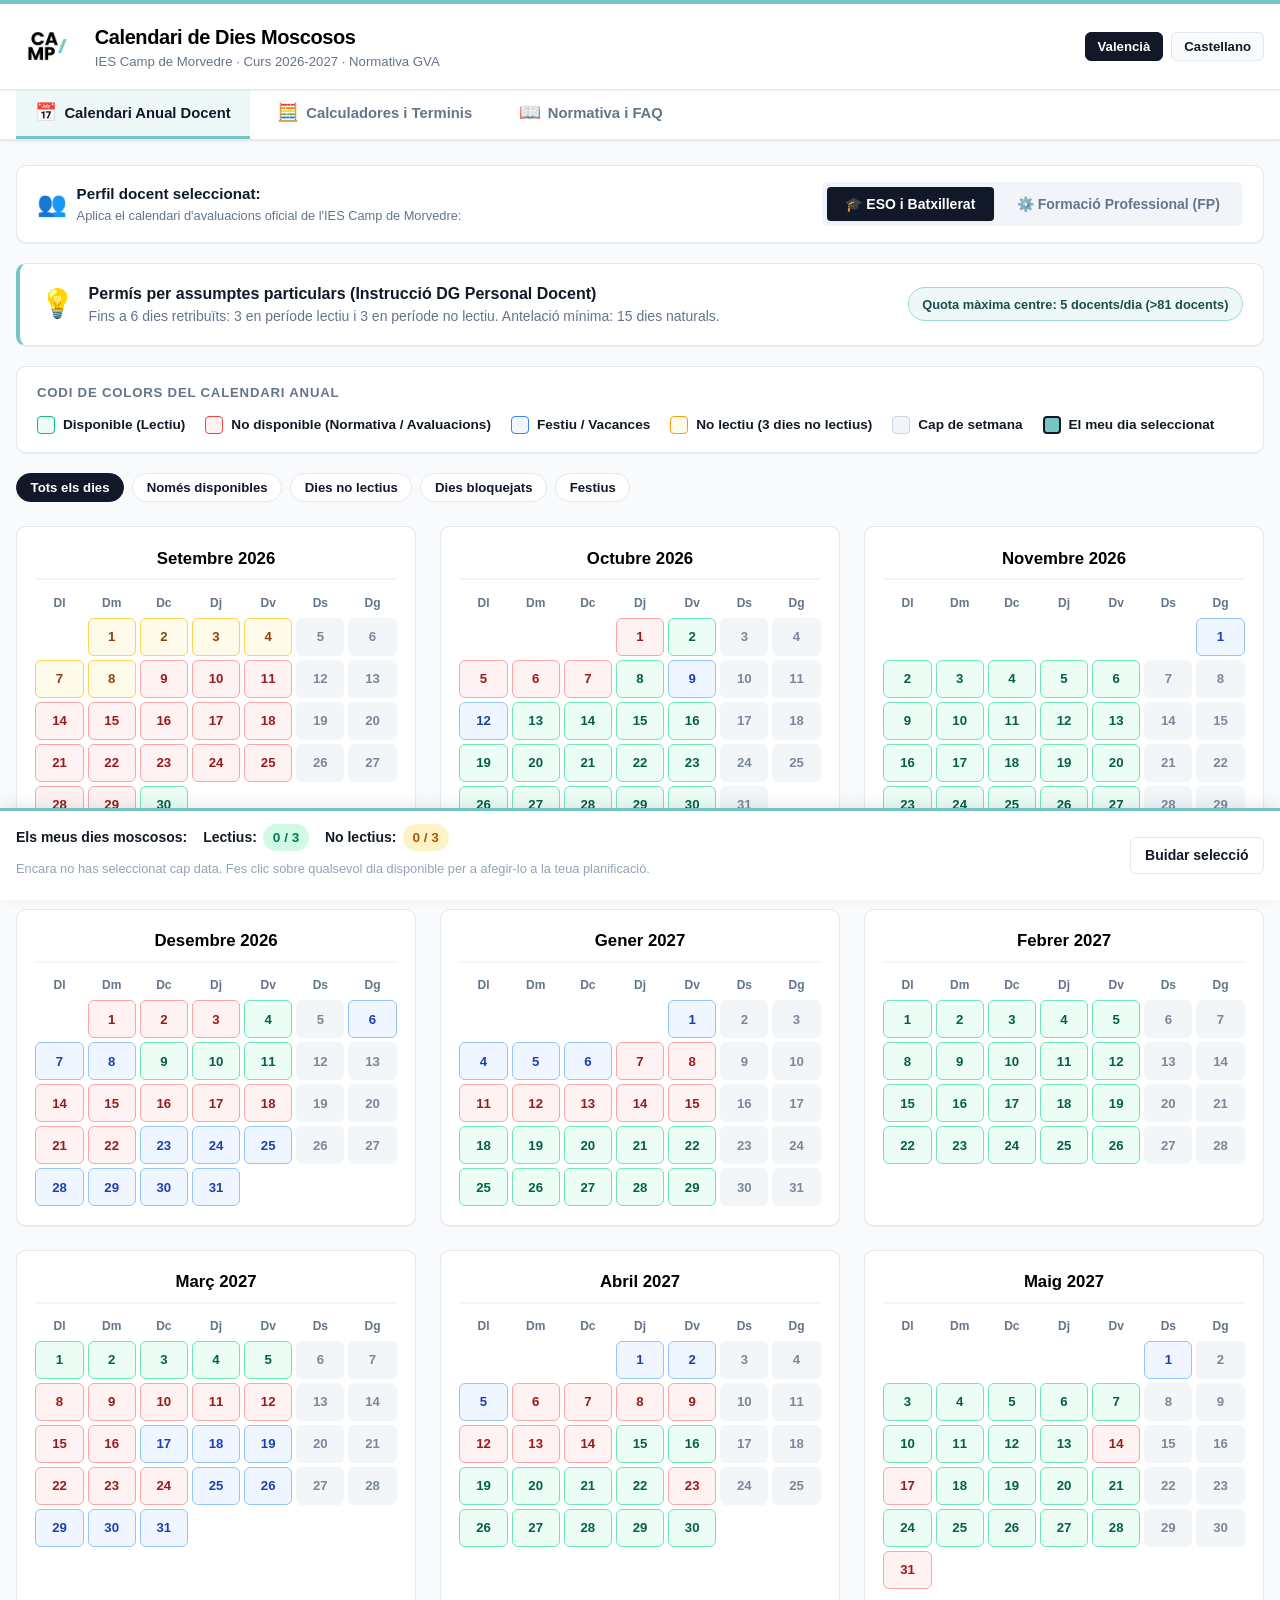
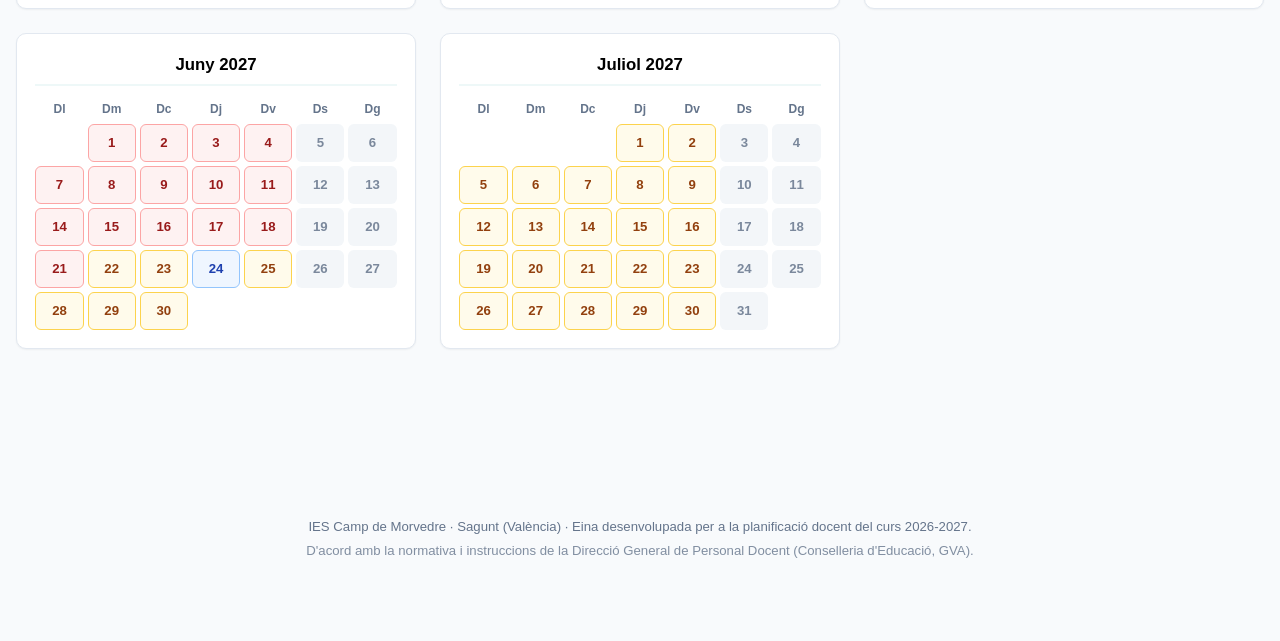
==== commit b6922767: "Moscosos" ====
--- a/moscosos/index.html
+++ b/moscosos/index.html
@@ -148,7 +148,7 @@
             <input type="date" id="calcTargetDate" class="form-input" min="2026-09-01" max="2027-07-31" value="2026-11-16">
           </div>
           <div class="result-card" id="calcWinResult">
-            <span style="font-size: 0.85rem; color: #64748b;">Tria una data per a veure els terminis legals d'antelació (mínim 15 dies naturals i màxim 2 mesos).</span>
+            <span style="font-size: 0.85rem; color: #64748b;" data-i18n="calcWinPlaceholder">Tria una data per a veure els terminis legals d'antelació (mínim 15 dies naturals i màxim 2 mesos).</span>
           </div>
         </div>
 
@@ -183,40 +183,40 @@
           <span class="tool-icon">👥</span>
           <h3 class="tool-title" data-i18n="calcTitle3">Taula de Quotes per Plantilla (IES Camp de Morvedre)</h3>
         </div>
-        <p style="font-size: 0.9rem; margin-bottom: 1rem;">
+        <p style="font-size: 0.9rem; margin-bottom: 1rem;" data-i18n="quotaDesc">
           La concessió està supeditada a les necessitats del servei educatiu. El nombre màxim de docents en el centre als quals podrà concedir-se aquest permís per a un mateix dia lectiu s'ajusta a l'escala oficial:
         </p>
         <table class="quota-table">
           <thead>
             <tr>
-              <th>Plantilla docent del centre</th>
-              <th>Màxim simultani de docents per dia lectiu</th>
+              <th data-i18n="quotaThStaff">Plantilla docent del centre</th>
+              <th data-i18n="quotaThMax">Màxim simultani de docents per dia lectiu</th>
             </tr>
           </thead>
           <tbody>
             <tr>
-              <td>Fins a 20 docents</td>
-              <td>1 docent</td>
+              <td data-i18n="quotaR1Staff">Fins a 20 docents</td>
+              <td data-i18n="quotaR1Max">1 docent</td>
             </tr>
             <tr>
-              <td>De 21 a 40 docents</td>
-              <td>2 docents</td>
+              <td data-i18n="quotaR2Staff">De 21 a 40 docents</td>
+              <td data-i18n="quotaR2Max">2 docents</td>
             </tr>
             <tr>
-              <td>De 41 a 60 docents</td>
-              <td>3 docents</td>
+              <td data-i18n="quotaR3Staff">De 41 a 60 docents</td>
+              <td data-i18n="quotaR3Max">3 docents</td>
             </tr>
             <tr>
-              <td>De 61 a 80 docents</td>
-              <td>4 docents</td>
+              <td data-i18n="quotaR4Staff">De 61 a 80 docents</td>
+              <td data-i18n="quotaR4Max">4 docents</td>
             </tr>
             <tr class="highlight">
-              <td><strong>Més de 81 docents (IES Camp de Morvedre)</strong></td>
-              <td><strong>5 docents</strong></td>
+              <td data-i18n-html="quotaR5Staff"><strong>Més de 81 docents (IES Camp de Morvedre)</strong></td>
+              <td data-i18n-html="quotaR5Max"><strong>5 docents</strong></td>
             </tr>
           </tbody>
         </table>
-        <div class="alert-box info" style="margin-top: 1rem;">
+        <div class="alert-box info" style="margin-top: 1rem;" data-i18n-html="quotaCriteria">
           <strong>Criteris de prelació en cas de concurrència per al mateix dia:</strong>
           <ol style="margin-left: 1.25rem; margin-top: 0.35rem;">
             <li>1r: Preferència per a aquells docents que <strong>no hagen gaudit de cap dia</strong> de permís en el present curs escolar.</li>
@@ -232,9 +232,9 @@
       <div class="tool-card" style="margin-bottom: 2rem;">
         <div class="tool-card-header">
           <span class="tool-icon">📜</span>
-          <h3 class="tool-title">Resum de la Instrucció de la DG de Personal Docent (GVA)</h3>
-        </div>
-        <div style="font-size: 0.925rem; line-height: 1.7; color: var(--gva-text-main);">
+          <h3 class="tool-title" data-i18n="normativeSummaryTitle">Resum de la Instrucció de la DG de Personal Docent (GVA)</h3>
+        </div>
+        <div style="font-size: 0.925rem; line-height: 1.7; color: var(--gva-text-main);" data-i18n-html="normativeSummaryBody">
           <p><strong>1. Concepte i naturalesa:</strong> Permís retribuït per assumptes particulars sense necessitat de justificació. El professorat disposa de fins a <strong>6 dies per curs escolar</strong> (de l'1 de setembre al 31 d'agost de l'any següent), distribuïts en un màxim de <strong>3 dies en període lectiu</strong> i <strong>3 dies en període no lectiu</strong>.</p>
           <br>
           <p><strong>2. Retribució:</strong> Els sis dies són amb dret íntegre a retribucions.</p>
@@ -256,66 +256,66 @@
         </div>
       </div>
 
-      <h3 style="font-size: 1.15rem; font-weight: 800; color: var(--brand-black); margin-bottom: 1rem;">
+      <h3 style="font-size: 1.15rem; font-weight: 800; color: var(--brand-black); margin-bottom: 1rem;" data-i18n="faqSectionTitle">
         Preguntes Freqüents (FAQ)
       </h3>
 
       <div class="faq-item">
         <button type="button" class="faq-question">
-          <span>Puc ajuntar dos dies moscosos si un és dijous i l'altre divendres?</span>
-          <span class="faq-toggle-icon">+</span>
-        </button>
-        <div class="faq-answer">
+          <span data-i18n="faqQ1">Puc ajuntar dos dies moscosos si un és dijous i l'altre divendres?</span>
+          <span class="faq-toggle-icon">+</span>
+        </button>
+        <div class="faq-answer" data-i18n-html="faqA1">
           No. La normativa estableix de manera taxativa que <em>"no podran gaudir-se de manera consecutiva"</em>. Tampoc és permés demanar divendres i dilluns consecutius, ja que es consideren dies laborals consecutius.
         </div>
       </div>
 
       <div class="faq-item">
         <button type="button" class="faq-question">
-          <span>Per què hi ha dies bloquejats diferents entre FP i ESO/Batxillerat?</span>
-          <span class="faq-toggle-icon">+</span>
-        </button>
-        <div class="faq-answer">
+          <span data-i18n="faqQ2">Per què hi ha dies bloquejats diferents entre FP i ESO/Batxillerat?</span>
+          <span class="faq-toggle-icon">+</span>
+        </button>
+        <div class="faq-answer" data-i18n-html="faqA2">
           Perquè la normativa de la Conselleria d'Educació prohibeix expressament gaudir de dies moscosos durant els períodes d'avaluacions. Com que les dates de les sessions d'avaluació inicial, 1a, 2a, final i extraordinària dels Cicles Formatius (FPB, Grau Mitjà, Grau Superior, Cursos d'Especialització) no coincideixen exactament amb les d'ESO i Batxillerat, hem incorporat el calendari oficial específic d'avaluacions de l'IES Camp de Morvedre perquè pugues consultar amb total precisió els teus dies hàbils segons les teues etapes educatives.
         </div>
       </div>
 
       <div class="faq-item">
         <button type="button" class="faq-question">
-          <span>Puc demanar un moscós lectiu el mes de setembre?</span>
-          <span class="faq-toggle-icon">+</span>
-        </button>
-        <div class="faq-answer">
+          <span data-i18n="faqQ3">Puc demanar un moscós lectiu el mes de setembre?</span>
+          <span class="faq-toggle-icon">+</span>
+        </button>
+        <div class="faq-answer" data-i18n-html="faqA3">
           Només a partir del 30 de setembre. Els 15 primers dies lectius amb alumnat (del 9 al 29 de setembre de 2026) estan bloquejats per normativa. Els dies de l'1 al 8 de setembre són període no lectiu, on es podria sol·licitar un dels 3 dies no lectius.
         </div>
       </div>
 
       <div class="faq-item">
         <button type="button" class="faq-question">
-          <span>Què passa si dos o més companys del mateix departament demanem el mateix dia?</span>
-          <span class="faq-toggle-icon">+</span>
-        </button>
-        <div class="faq-answer">
+          <span data-i18n="faqQ4">Què passa si dos o més companys del mateix departament demanem el mateix dia?</span>
+          <span class="faq-toggle-icon">+</span>
+        </button>
+        <div class="faq-answer" data-i18n-html="faqA4">
           La concessió està condicionada a les necessitats del servei educatiu. A l'IES Camp de Morvedre el contingent màxim general del centre és de 5 docents al dia. Si hi ha coincidència en un mateix departament que impossibilite l'atenció de l'alumnat, Prefectura i Direcció prioritzaran el docent que no haja gaudit cap dia aquest curs o realitzaran sorteig.
         </div>
       </div>
 
       <div class="faq-item">
         <button type="button" class="faq-question">
-          <span>Sóc interí/na i tinc una vacant o substitució temporal. Quants dies em toquen?</span>
-          <span class="faq-toggle-icon">+</span>
-        </button>
-        <div class="faq-answer">
+          <span data-i18n="faqQ5">Sóc interí/na i tinc una vacant o substitució temporal. Quants dies em toquen?</span>
+          <span class="faq-toggle-icon">+</span>
+        </button>
+        <div class="faq-answer" data-i18n-html="faqA5">
           El nombre de dies és estrictament proporcional al temps de servei en el curs escolar. Pots utilitzar la nostra pestanya de <em>Calculadores</em> per a comprovar els teus dies exactes. A més, si cesses i et tornen a nomenar en el mateix curs, conserves els dies pendents de gaudi!
         </div>
       </div>
 
       <div class="faq-item">
         <button type="button" class="faq-question">
-          <span>Si no gaste els dies d'aquest curs, els puc acumular per al curs vinent?</span>
-          <span class="faq-toggle-icon">+</span>
-        </button>
-        <div class="faq-answer">
+          <span data-i18n="faqQ6">Si no gaste els dies d'aquest curs, els puc acumular per al curs vinent?</span>
+          <span class="faq-toggle-icon">+</span>
+        </button>
+        <div class="faq-answer" data-i18n-html="faqA6">
           No. Els dies no gaudits abans de la finalització del curs escolar caduquen i no són acumulables en cap cas.
         </div>
       </div>
@@ -397,8 +397,8 @@
 
   <!-- Peu de pàgina -->
   <footer class="app-footer no-print">
-    <p>IES Camp de Morvedre · Sagunt (València) · Eina desenvolupada per a la planificació docent del curs 2026-2027.</p>
-    <p style="margin-top: 4px; opacity: 0.8;">D'acord amb la normativa i instruccions de la Direcció General de Personal Docent (Conselleria d'Educació, GVA).</p>
+    <p data-i18n="footerText1">IES Camp de Morvedre · Sagunt (València) · Eina desenvolupada per a la planificació docent del curs 2026-2027.</p>
+    <p style="margin-top: 4px; opacity: 0.8;" data-i18n="footerText2">D'acord amb la normativa i instruccions de la Direcció General de Personal Docent (Conselleria d'Educació, GVA).</p>
   </footer>
 
   <!-- Scripts -->
--- a/moscosos/css/styles.css
+++ b/moscosos/css/styles.css
@@ -105,14 +105,13 @@
   display: flex;
   align-items: center;
   justify-content: center;
-  background: #ffffff;
-  padding: 2px 6px;
-  border-radius: var(--radius-sm);
-  border: 1px solid var(--gva-border);
+  background: transparent;
+  padding: 0;
+  border: none;
 }
 
 .header-brand-logo {
-  height: 44px;
+  height: 46px;
   width: auto;
   object-fit: contain;
   display: block;
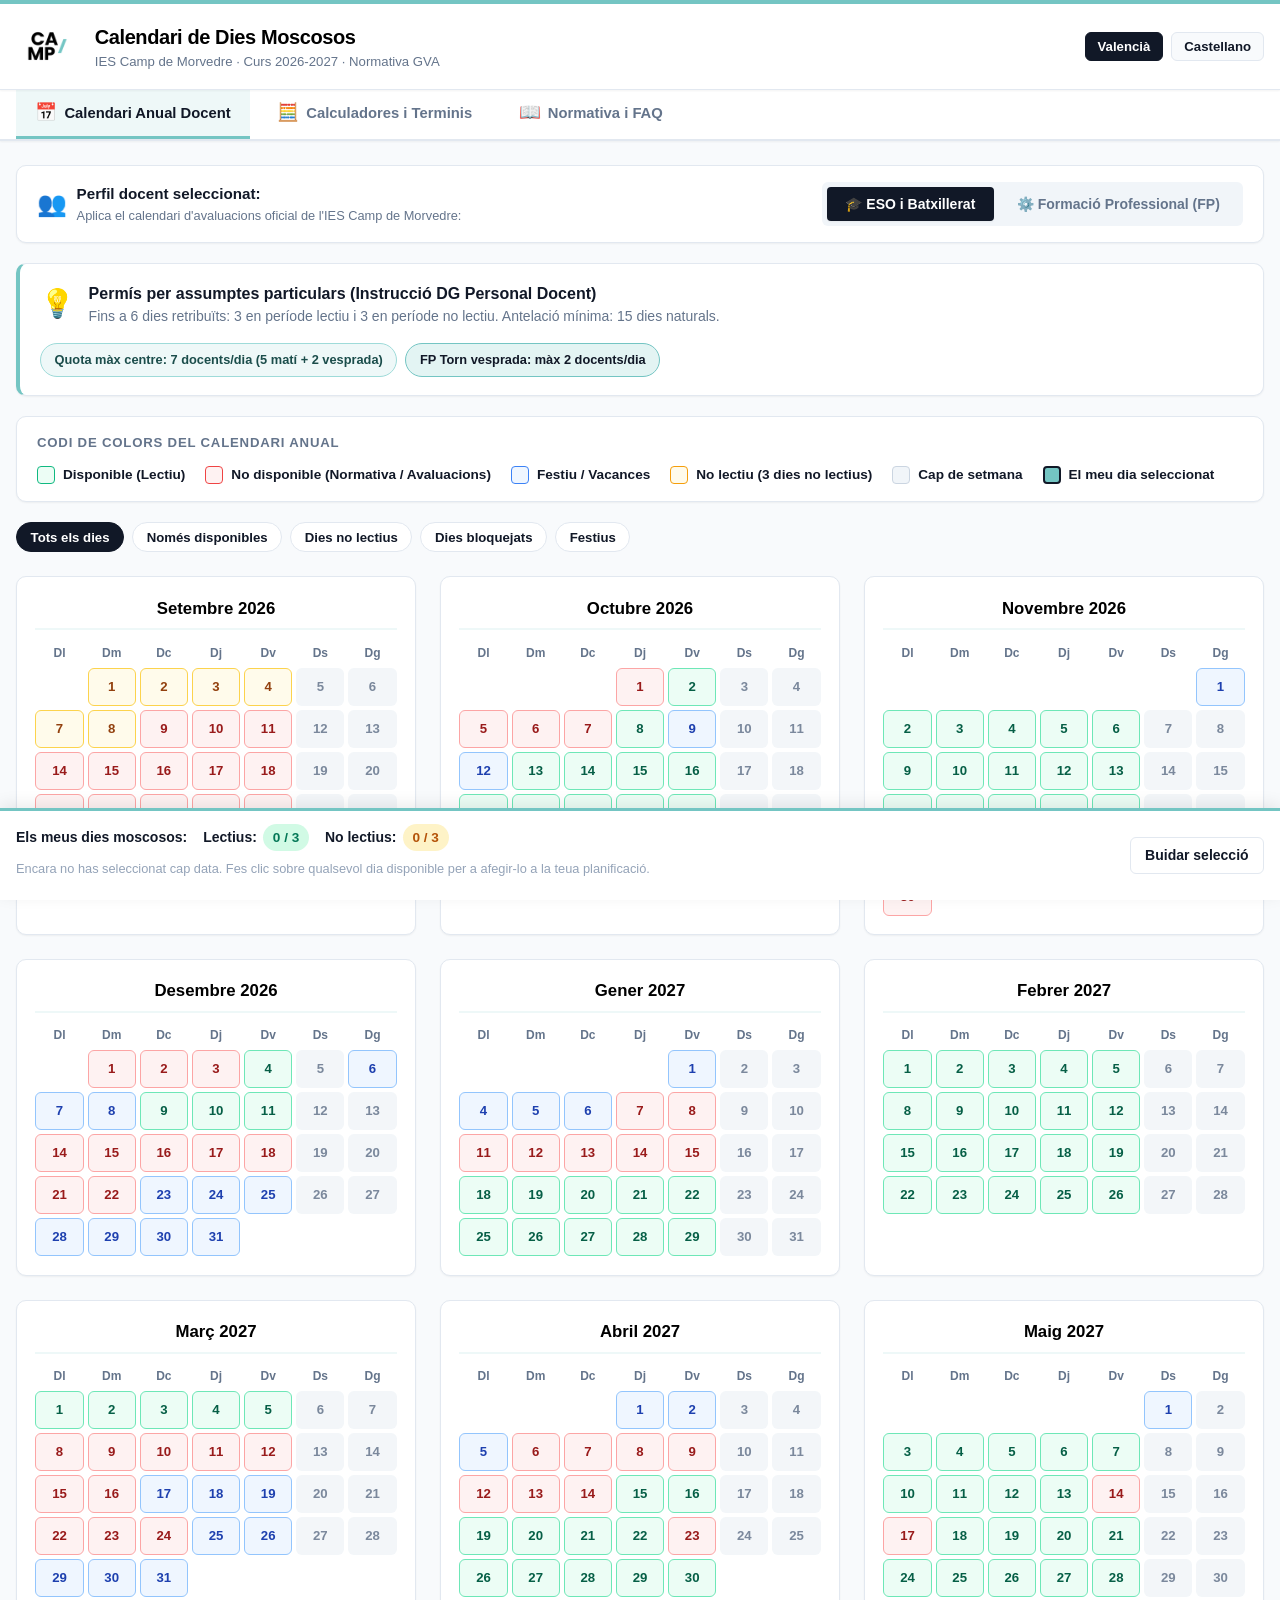
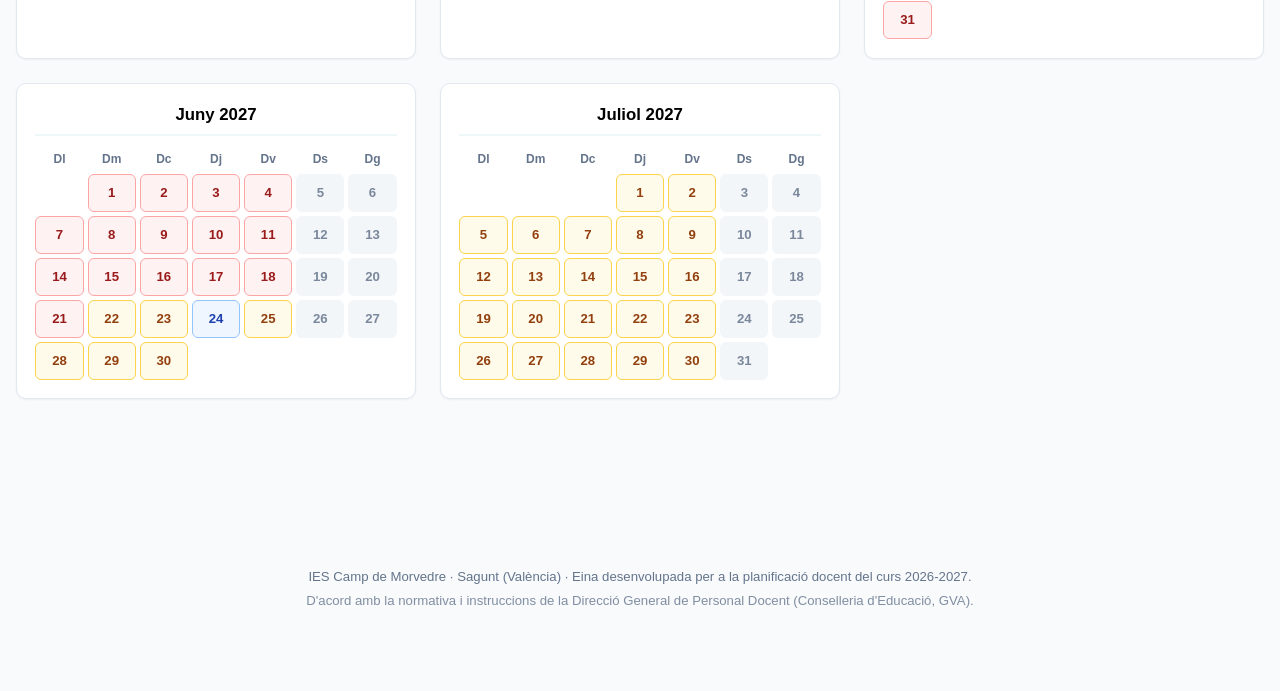
==== commit 2bd8e757: "Moscosos" ====
--- a/moscosos/index.html
+++ b/moscosos/index.html
@@ -5,8 +5,8 @@
   <meta name="viewport" content="width=device-width, initial-scale=1.0">
   <title>Calendari de Dies Moscosos · IES Camp de Morvedre</title>
   <meta name="description" content="Calendari interactiu anual de dies de permís per assumptes particulars (dies moscosos) per al professorat de l'IES Camp de Morvedre (Sagunt). Curs 2026-2027 amb avaluacions específiques per a FP i ESO/Batxillerat segons normativa GVA.">
-  <link rel="stylesheet" href="css/styles.css">
-  <link rel="icon" href="data:image/svg+xml,<svg xmlns=%22http://www.w3.org/2000/svg%22 viewBox=%220 0 100 100%22><text y=%22.9em%22 font-size=%2290%22>📅</text></svg>">
+  <link rel="stylesheet" href="./css/styles.css">
+  <link rel="icon" href="data:image/svg+xml,%3Csvg xmlns='http://www.w3.org/2000/svg' viewBox='0 0 100 100'%3E%3Ctext y='.9em' font-size='90'%3E%F0%9F%93%85%3C/text%3E%3C/svg%3E">
 </head>
 <body>
 
@@ -79,7 +79,8 @@
           </div>
         </div>
         <div class="info-banner-badges">
-          <span class="badge-quota" data-i18n="badgeQuotaText">Quota màxima centre: 5 docents/dia (>81 docents)</span>
+          <span class="badge-quota" data-i18n="badgeQuotaText">Quota màx centre: 7 docents/dia (5 matí + 2 vesprada)</span>
+          <span class="badge-quota" style="background: rgba(116, 197, 195, 0.2); color: #111827; border: 1px solid var(--brand-teal);" data-i18n="badgeQuotaTarde">FP Torn vesprada: màx 2 docents/dia</span>
         </div>
       </div>
 
@@ -212,7 +213,7 @@
             </tr>
             <tr class="highlight">
               <td data-i18n-html="quotaR5Staff"><strong>Més de 81 docents (IES Camp de Morvedre)</strong></td>
-              <td data-i18n-html="quotaR5Max"><strong>5 docents</strong></td>
+              <td data-i18n-html="quotaR5Max"><strong>5 matí + 2 vesprada (Màx 7 docents/dia)</strong></td>
             </tr>
           </tbody>
         </table>
@@ -222,6 +223,9 @@
             <li>1r: Preferència per a aquells docents que <strong>no hagen gaudit de cap dia</strong> de permís en el present curs escolar.</li>
             <li>2n: En cas d'empat, es resoldrà mitjançant <strong>sorteig públic</strong>.</li>
           </ol>
+        </div>
+        <div class="alert-box info" style="margin-top: 0.75rem; border-left: 4px solid var(--brand-teal);" data-i18n-html="quotaTardeNotice">
+          <strong>ℹ️ Distribució de quotes per torns (IES Camp de Morvedre):</strong> El contingent màxim del centre és de <strong>5 docents pel torn de matí</strong> i de <strong>2 professors/es pel torn de vesprada</strong> (FP). Per tant, el màxim simultani permès al centre sumant ambdós torns és de <strong>7 docents al dia</strong> (5 matí + 2 vesprada). En cap cas podran coincidir més de 2 docents de vesprada el mateix dia.
         </div>
       </div>
     </section>
@@ -296,7 +300,7 @@
           <span class="faq-toggle-icon">+</span>
         </button>
         <div class="faq-answer" data-i18n-html="faqA4">
-          La concessió està condicionada a les necessitats del servei educatiu. A l'IES Camp de Morvedre el contingent màxim general del centre és de 5 docents al dia. Si hi ha coincidència en un mateix departament que impossibilite l'atenció de l'alumnat, Prefectura i Direcció prioritzaran el docent que no haja gaudit cap dia aquest curs o realitzaran sorteig.
+          La concessió està condicionada a les necessitats del servei educatiu. A l'IES Camp de Morvedre el contingent màxim és de 5 docents pel torn de matí i 2 docents pel torn de vesprada (sumant un màxim de 7 docents al dia). Si hi ha coincidència en un mateix departament o torn que impossibilite l'atenció de l'alumnat, Prefectura i Direcció prioritzaran el docent que no haja gaudit cap dia aquest curs o realitzaran sorteig.
         </div>
       </div>
 
@@ -317,6 +321,16 @@
         </button>
         <div class="faq-answer" data-i18n-html="faqA6">
           No. Els dies no gaudits abans de la finalització del curs escolar caduquen i no són acumulables en cap cas.
+        </div>
+      </div>
+
+      <div class="faq-item">
+        <button type="button" class="faq-question">
+          <span data-i18n="faqQ7">Com s'aplica el límit de dies moscosos per al professorat del torn de vesprada d'FP?</span>
+          <span class="faq-toggle-icon">+</span>
+        </button>
+        <div class="faq-answer" data-i18n-html="faqA7">
+          A l'IES Camp de Morvedre s'aplica una distribució diferenciada per torns: el contingent màxim és de <strong>5 docents pel torn de matí</strong> i de <strong>2 professors/es pel torn de vesprada</strong>. Per tant, <strong>mai podran gaudir de permís per assumptes particulars més de dos professors o professores del torn de vesprada el mateix dia</strong>, i el total del centre mai podrà superar els <strong>7 docents diaris (5 de matí + 2 de vesprada)</strong>, garantint sempre la correcta atenció educativa.
         </div>
       </div>
 
@@ -339,14 +353,14 @@
 
         <div id="modalRestrictionSec" class="modal-section" style="display: none;">
           <div class="modal-section-title" data-i18n="modalReasonLabel">Motiu de la restricció:</div>
-          <div class="alert-box danger" id="modalRestrictionText"></div>
+          <p id="modalRestrictionText" style="color: #b91c1c; font-weight: 500; font-size: 0.9rem;"></p>
         </div>
 
         <div class="modal-section">
           <div class="modal-section-title" data-i18n="modalDeadlinesLabel">Terminis legals de sol·licitud:</div>
           <div class="timeline-card">
             <div class="timeline-item">
-              <div class="timeline-label" data-i18n="modalEarliestLabel">Apertura (2 mesos abans):</div>
+              <div class="timeline-label" data-i18n="modalEarliestLabel">Obertura termini (2 mesos abans):</div>
               <div class="timeline-value" id="modalEarliest">--/--/----</div>
             </div>
             <div class="timeline-item">
@@ -402,9 +416,9 @@
   </footer>
 
   <!-- Scripts -->
-  <script src="js/logo-data.js"></script>
-  <script src="js/calendar-data.js"></script>
-  <script src="js/rules.js"></script>
-  <script src="js/app.js"></script>
+  <script src="./js/logo-data.js"></script>
+  <script src="./js/calendar-data.js"></script>
+  <script src="./js/rules.js"></script>
+  <script src="./js/app.js"></script>
 </body>
 </html>
--- a/moscosos/css/styles.css
+++ b/moscosos/css/styles.css
@@ -978,6 +978,37 @@
   .selection-counts { justify-content: space-around; }
 }
 
+/* Toast Notifications (modernes, no bloquejants i segures en sandbox / GitHub Pages) */
+.app-toast {
+  position: fixed;
+  bottom: 24px;
+  right: 24px;
+  z-index: 1000;
+  background: var(--brand-dark);
+  color: #ffffff;
+  padding: 0.85rem 1.25rem;
+  border-radius: var(--radius-md);
+  box-shadow: var(--shadow-lg);
+  font-size: 0.875rem;
+  font-weight: 600;
+  max-width: 380px;
+  opacity: 0;
+  transform: translateY(20px);
+  transition: opacity 0.25s ease, transform 0.25s ease;
+  pointer-events: none;
+}
+.app-toast.active {
+  opacity: 1;
+  transform: translateY(0);
+}
+.app-toast.danger {
+  background: #b91c1c;
+}
+.app-toast.info {
+  background: var(--brand-dark);
+  border-left: 4px solid var(--brand-teal);
+}
+
 @media print {
   body { background: #ffffff !important; color: #000000 !important; font-size: 10pt; }
   .app-header, .nav-tabs-wrapper, .info-banner, .legend-card, .calendar-controls, .profile-selector-card, .selection-bar, .modal-overlay, .tool-grid, .app-footer { display: none !important; }
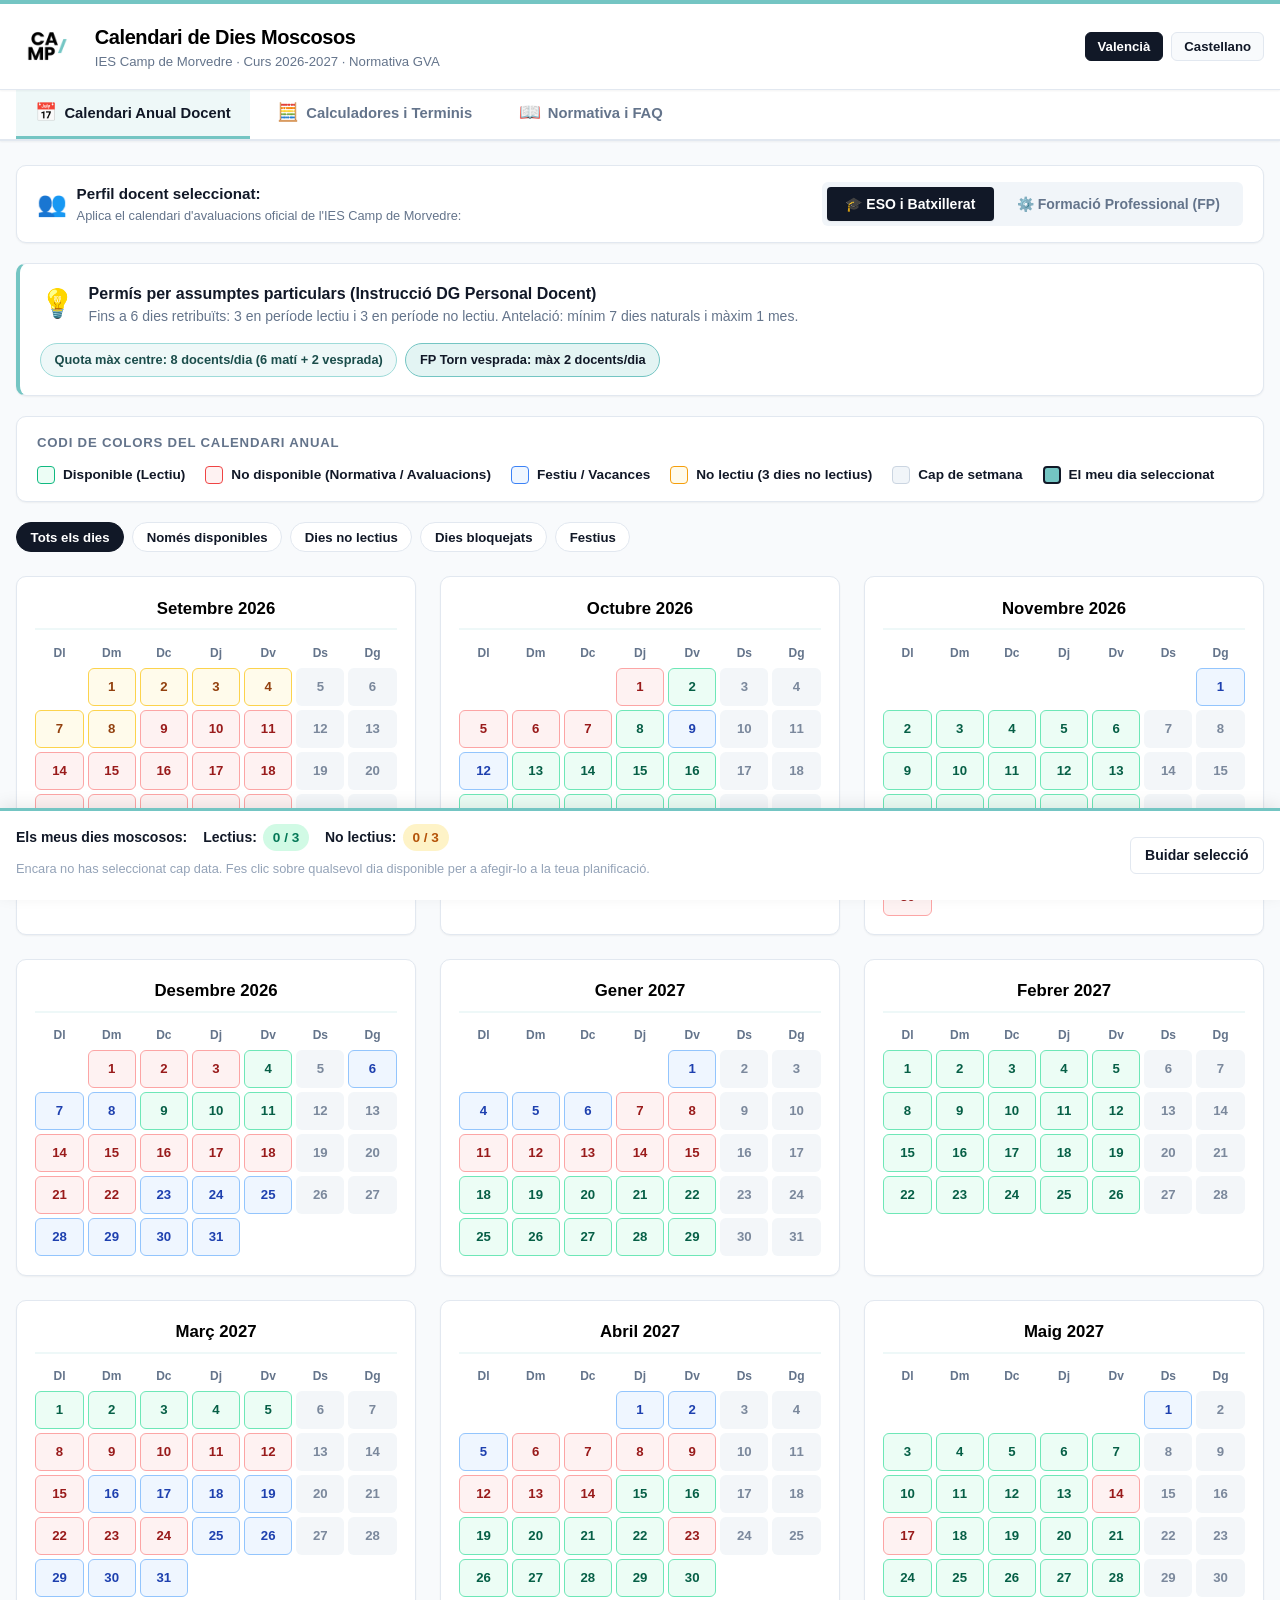
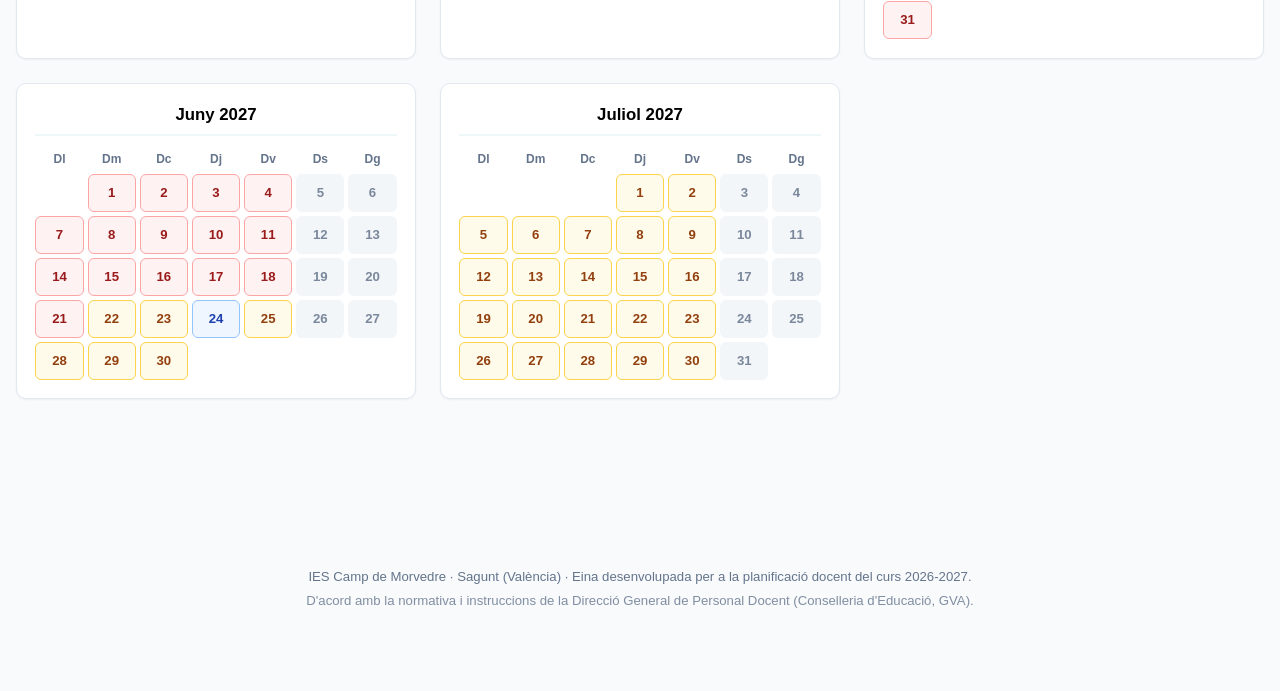
==== commit 0d087174: "Moscosos" ====
--- a/moscosos/index.html
+++ b/moscosos/index.html
@@ -75,11 +75,11 @@
           <div class="info-banner-icon">💡</div>
           <div class="info-banner-text">
             <h3 data-i18n="bannerTitle">Permís per assumptes particulars (Instrucció DG Personal Docent)</h3>
-            <p data-i18n="bannerDesc">Fins a 6 dies retribuïts: 3 en període lectiu i 3 en període no lectiu. Antelació mínima: 15 dies naturals.</p>
+            <p data-i18n="bannerDesc">Fins a 6 dies retribuïts: 3 en període lectiu i 3 en període no lectiu. Antelació: mínim 7 dies naturals i màxim 1 mes.</p>
           </div>
         </div>
         <div class="info-banner-badges">
-          <span class="badge-quota" data-i18n="badgeQuotaText">Quota màx centre: 7 docents/dia (5 matí + 2 vesprada)</span>
+          <span class="badge-quota" data-i18n="badgeQuotaText">Quota màx centre: 8 docents/dia (6 matí + 2 vesprada)</span>
           <span class="badge-quota" style="background: rgba(116, 197, 195, 0.2); color: #111827; border: 1px solid var(--brand-teal);" data-i18n="badgeQuotaTarde">FP Torn vesprada: màx 2 docents/dia</span>
         </div>
       </div>
@@ -142,14 +142,14 @@
             <h3 class="tool-title" data-i18n="calcTitle1">Calculadora de Finestra de Sol·licitud</h3>
           </div>
           <p style="font-size: 0.85rem; color: var(--gva-text-muted); margin-bottom: 1rem;" data-i18n="calcDesc1">
-            Indica el dia que voldries gaudir com a moscós per a saber quan has d'enviar la sol·licitud com a molt tard i quan s'obri el termini.
+            Indica el dia que voldries gaudir com a moscós per a saber quan has d'enviar la sol·licitud com a molt tard (mínim 7 dies naturals) i quan s'obri el termini (màxim 1 mes).
           </p>
           <div class="form-group">
             <label class="form-label" for="calcTargetDate" data-i18n="lblTargetDate">Data desitjada per al permís:</label>
             <input type="date" id="calcTargetDate" class="form-input" min="2026-09-01" max="2027-07-31" value="2026-11-16">
           </div>
           <div class="result-card" id="calcWinResult">
-            <span style="font-size: 0.85rem; color: #64748b;" data-i18n="calcWinPlaceholder">Tria una data per a veure els terminis legals d'antelació (mínim 15 dies naturals i màxim 2 mesos).</span>
+            <span style="font-size: 0.85rem; color: #64748b;" data-i18n="calcWinPlaceholder">Tria una data per a veure els terminis d'antelació (mínim 7 dies naturals i màxim 1 mes).</span>
           </div>
         </div>
 
@@ -182,10 +182,10 @@
       <div class="tool-card" style="margin-top: 1.5rem;">
         <div class="tool-card-header">
           <span class="tool-icon">👥</span>
-          <h3 class="tool-title" data-i18n="calcTitle3">Taula de Quotes per Plantilla (IES Camp de Morvedre)</h3>
+          <h3 class="tool-title" data-i18n="calcTitle3">Taula de Quotes per Plantilla (Ordre Oficial GVA)</h3>
         </div>
         <p style="font-size: 0.9rem; margin-bottom: 1rem;" data-i18n="quotaDesc">
-          La concessió està supeditada a les necessitats del servei educatiu. El nombre màxim de docents en el centre als quals podrà concedir-se aquest permís per a un mateix dia lectiu s'ajusta a l'escala oficial:
+          La concessió està supeditada a les necessitats del servei educatiu. El nombre màxim de docents en el centre als quals podrà concedir-se aquest permís per a un mateix dia lectiu s'ajusta a l'escala oficial de la Conselleria:
         </p>
         <table class="quota-table">
           <thead>
@@ -211,21 +211,18 @@
               <td data-i18n="quotaR4Staff">De 61 a 80 docents</td>
               <td data-i18n="quotaR4Max">4 docents</td>
             </tr>
-            <tr class="highlight">
-              <td data-i18n-html="quotaR5Staff"><strong>Més de 81 docents (IES Camp de Morvedre)</strong></td>
-              <td data-i18n-html="quotaR5Max"><strong>5 matí + 2 vesprada (Màx 7 docents/dia)</strong></td>
+            <tr>
+              <td data-i18n="quotaR5Staff">Més de 81 docents</td>
+              <td data-i18n="quotaR5Max">5 docents</td>
             </tr>
           </tbody>
         </table>
         <div class="alert-box info" style="margin-top: 1rem;" data-i18n-html="quotaCriteria">
           <strong>Criteris de prelació en cas de concurrència per al mateix dia:</strong>
-          <ol style="margin-left: 1.25rem; margin-top: 0.35rem;">
-            <li>1r: Preferència per a aquells docents que <strong>no hagen gaudit de cap dia</strong> de permís en el present curs escolar.</li>
-            <li>2n: En cas d'empat, es resoldrà mitjançant <strong>sorteig públic</strong>.</li>
-          </ol>
+          <p style="margin-top: 0.35rem; color: var(--text-secondary);"><em>S'actualitzarà pròximament segons l'acord que adopten el Claustre de Professorat i el Consell Escolar del centre.</em></p>
         </div>
         <div class="alert-box info" style="margin-top: 0.75rem; border-left: 4px solid var(--brand-teal);" data-i18n-html="quotaTardeNotice">
-          <strong>ℹ️ Distribució de quotes per torns (IES Camp de Morvedre):</strong> El contingent màxim del centre és de <strong>5 docents pel torn de matí</strong> i de <strong>2 professors/es pel torn de vesprada</strong> (FP). Per tant, el màxim simultani permès al centre sumant ambdós torns és de <strong>7 docents al dia</strong> (5 matí + 2 vesprada). En cap cas podran coincidir més de 2 docents de vesprada el mateix dia.
+          <strong>📍 Quota específica de l'IES Camp de Morvedre (Distribució per torns):</strong> Per a la plantilla del centre (entre 141 i 160 docents) i atenent a l'organització en dos torns lectius, el contingent màxim és de <strong>8 docents al dia</strong>: <strong>6 docents pel torn de matí</strong> i <strong>2 professors/es pel torn de vesprada</strong> (FP). En cap cas podran coincidir més de 2 docents de vesprada el mateix dia.
         </div>
       </div>
     </section>
@@ -245,7 +242,7 @@
           <br>
           <p><strong>3. Condició pedagògica inexcusable:</strong> El docent que obtinga aquest permís té l'<strong>obligació d'elaborar i deixar dipositat un pla d'activitats per a l'alumnat</strong> a la Prefectura d'Estudis per a garantir la continuïtat pedagògica.</p>
           <br>
-          <p><strong>4. Sol·licitud i terminis:</strong> S'ha de presentar davant la Direcció del centre amb una antelació mínima de <strong>15 dies naturals</strong> i una antelació màxima de <strong>dos mesos</strong> respecte a la data sol·licitada.</p>
+          <p><strong>4. Sol·licitud i terminis:</strong> S'ha de presentar davant la Direcció del centre amb una antelació mínima de <strong>7 dies naturals</strong> i una antelació màxima d'<strong>un mes</strong> respecte a la data sol·licitada.</p>
           <br>
           <p><strong>5. Resolució:</strong> Competència exclusiva del Director o Directora de l'institut. El silenci administratiu té caràcter <strong>desestimatori (negatiu)</strong>.</p>
           <br>
@@ -257,6 +254,8 @@
             <li>En <strong>períodes d'avaluació</strong> escolars (segons el calendari oficial d'avaluacions del centre per a FP o ESO/Batxillerat), ni entre l'avaluació ordinària i l'extraordinària de final de curs.</li>
             <li><strong>No es poden gaudir de manera consecutiva</strong>.</li>
           </ul>
+          <br>
+          <p><strong>7. Contingent per torns (Matí i Vesprada d'FP):</strong> A l'IES Camp de Morvedre (plantilla d'entre 141 i 160 docents), el contingent màxim és de <strong>6 docents pel torn de matí</strong> i de <strong>2 professors/es pel torn de vesprada</strong>. Per tant, el màxim simultani permès al centre entre ambdós torns és de <strong>8 docents al dia (6 de matí + 2 de vesprada)</strong>. Mai podran coincidir més de dos docents del torn de vesprada en una mateixa data.</p>
         </div>
       </div>
 
@@ -300,7 +299,7 @@
           <span class="faq-toggle-icon">+</span>
         </button>
         <div class="faq-answer" data-i18n-html="faqA4">
-          La concessió està condicionada a les necessitats del servei educatiu. A l'IES Camp de Morvedre el contingent màxim és de 5 docents pel torn de matí i 2 docents pel torn de vesprada (sumant un màxim de 7 docents al dia). Si hi ha coincidència en un mateix departament o torn que impossibilite l'atenció de l'alumnat, Prefectura i Direcció prioritzaran el docent que no haja gaudit cap dia aquest curs o realitzaran sorteig.
+          La concessió està condicionada a les necessitats del servei educatiu. Aquest criteri s'actualitzarà pròximament segons l'acord que adopten el Claustre de Professorat i el Consell Escolar del centre.
         </div>
       </div>
 
@@ -330,7 +329,7 @@
           <span class="faq-toggle-icon">+</span>
         </button>
         <div class="faq-answer" data-i18n-html="faqA7">
-          A l'IES Camp de Morvedre s'aplica una distribució diferenciada per torns: el contingent màxim és de <strong>5 docents pel torn de matí</strong> i de <strong>2 professors/es pel torn de vesprada</strong>. Per tant, <strong>mai podran gaudir de permís per assumptes particulars més de dos professors o professores del torn de vesprada el mateix dia</strong>, i el total del centre mai podrà superar els <strong>7 docents diaris (5 de matí + 2 de vesprada)</strong>, garantint sempre la correcta atenció educativa.
+          A l'IES Camp de Morvedre s'aplica una distribució diferenciada per torns (plantilla de 141-160 docents): el contingent màxim és de <strong>6 docents pel torn de matí</strong> i de <strong>2 docents pel torn de vesprada</strong>. Per tant, <strong>mai podran gaudir de permís per assumptes particulars més de dos professors o professores del torn de vesprada el mateix dia</strong>, i el total del centre mai podrà superar els <strong>8 docents diaris (6 de matí + 2 de vesprada)</strong>, garantint sempre la correcta atenció educativa.
         </div>
       </div>
 
@@ -357,14 +356,14 @@
         </div>
 
         <div class="modal-section">
-          <div class="modal-section-title" data-i18n="modalDeadlinesLabel">Terminis legals de sol·licitud:</div>
+          <div class="modal-section-title" data-i18n="modalDeadlinesLabel">Terminis de sol·licitud:</div>
           <div class="timeline-card">
             <div class="timeline-item">
-              <div class="timeline-label" data-i18n="modalEarliestLabel">Obertura termini (2 mesos abans):</div>
+              <div class="timeline-label" data-i18n="modalEarliestLabel">Obertura de sol·licitud (1 mes abans):</div>
               <div class="timeline-value" id="modalEarliest">--/--/----</div>
             </div>
             <div class="timeline-item">
-              <div class="timeline-label" data-i18n="modalDeadlineLabel">Data límit (15 dies abans):</div>
+              <div class="timeline-label" data-i18n="modalDeadlineLabel">Data límit recomanada (7 dies naturals abans):</div>
               <div class="timeline-value" id="modalDeadline" style="color: #b91c1c;">--/--/----</div>
             </div>
           </div>
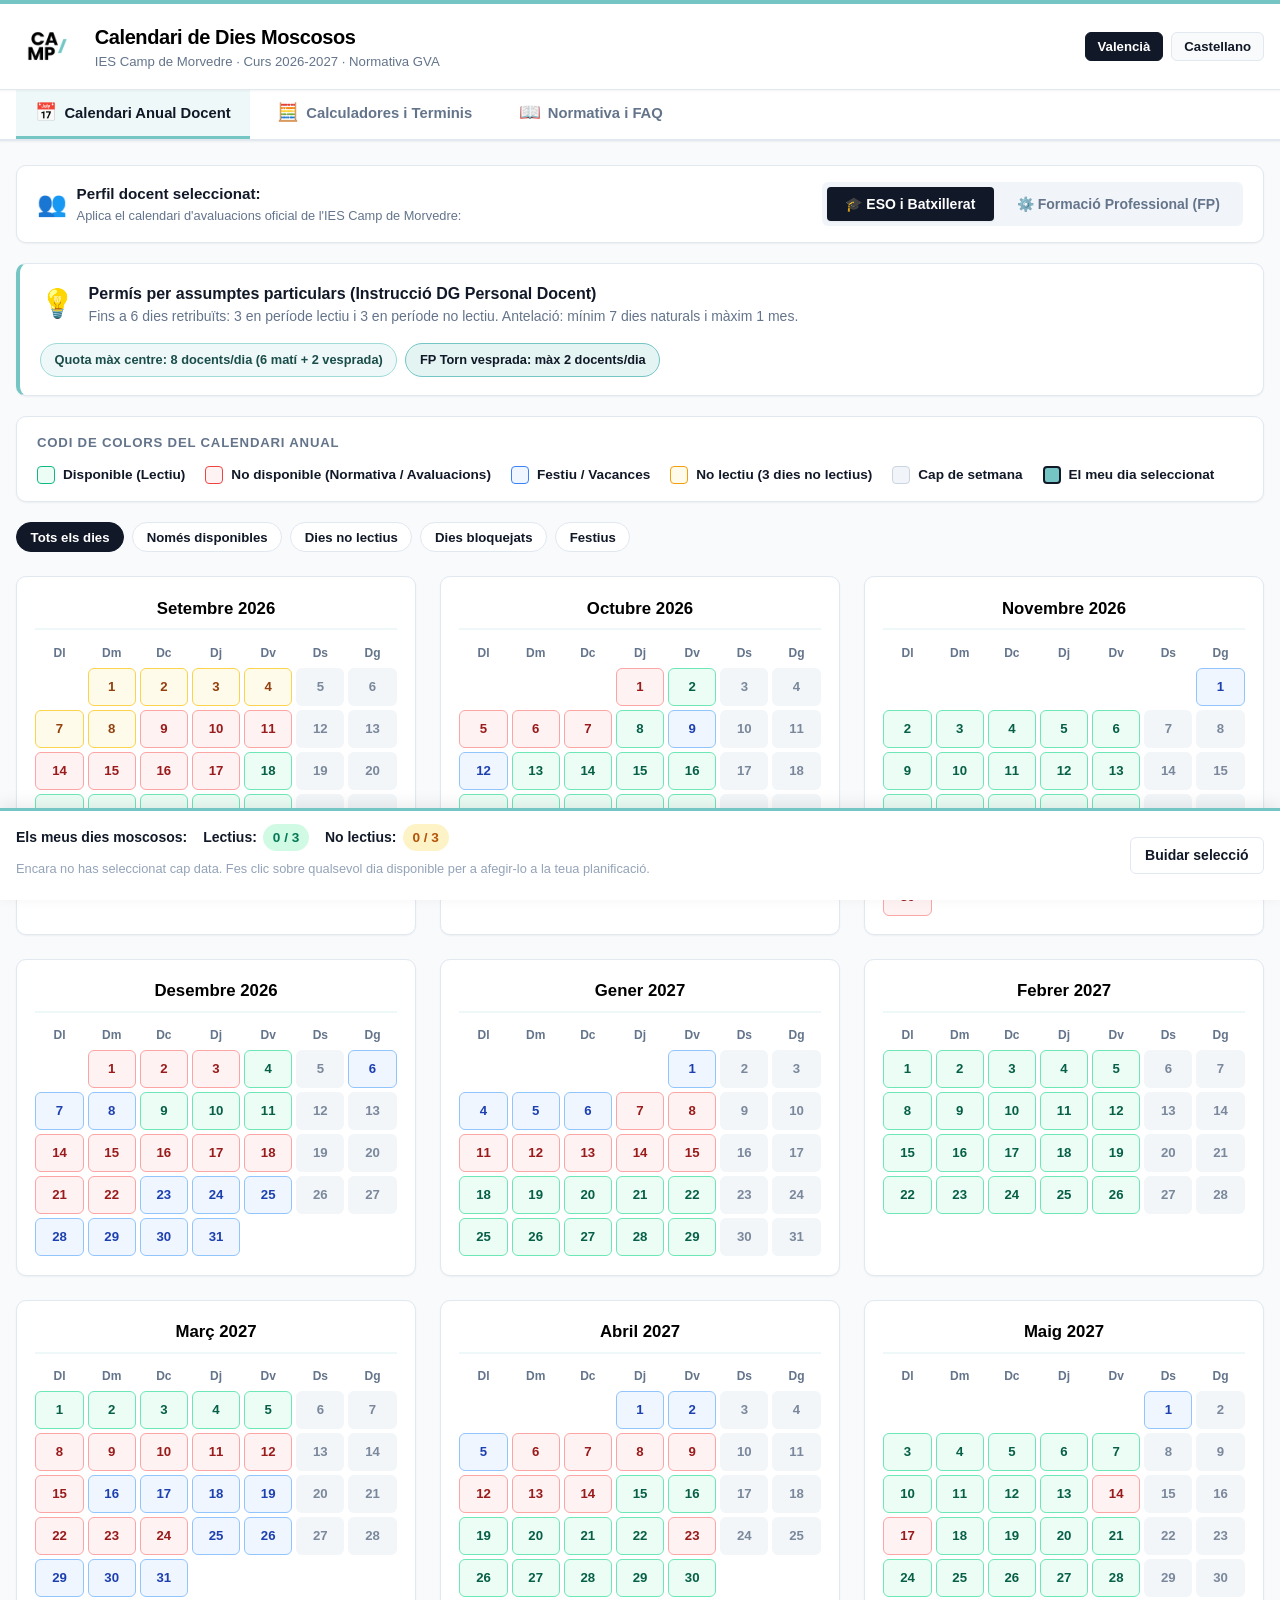
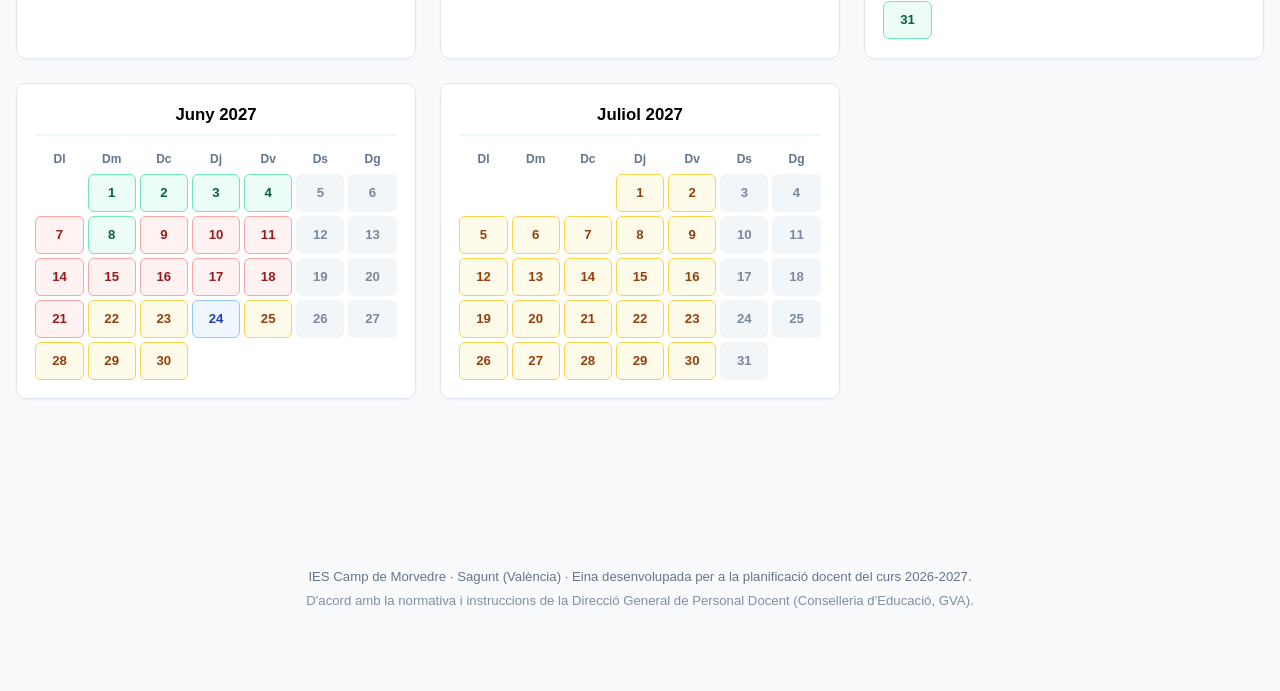
==== commit 7a34894b: "Revisión de fechas" ====
--- a/moscosos/index.html
+++ b/moscosos/index.html
@@ -248,8 +248,8 @@
           <br>
           <p><strong>6. Prohibicions i exclusions expresses:</strong></p>
           <ul style="margin-left: 1.5rem; margin-top: 0.25rem;">
-            <li>Durant els <strong>15 primers dies lectius</strong> del curs (del 9 al 29 de setembre de 2026).</li>
-            <li>Durant els <strong>15 últims dies lectius</strong> del curs (del 31 de maig al 18 de juny de 2027).</li>
+            <li>Durant els <strong>7 primers dies lectius</strong> del curs (del 9 al 17 de setembre de 2026).</li>
+            <li>Durant els <strong>7 últims dies lectius</strong> del curs (del 10 al 18 de juny de 2027).</li>
             <li>En el període de <strong>7 dies abans o després de les vacances</strong> de Nadal, Falles, Pasqua i Sant Joan.</li>
             <li>En <strong>períodes d'avaluació</strong> escolars (segons el calendari oficial d'avaluacions del centre per a FP o ESO/Batxillerat), ni entre l'avaluació ordinària i l'extraordinària de final de curs.</li>
             <li><strong>No es poden gaudir de manera consecutiva</strong>.</li>
@@ -289,7 +289,7 @@
           <span class="faq-toggle-icon">+</span>
         </button>
         <div class="faq-answer" data-i18n-html="faqA3">
-          Només a partir del 30 de setembre. Els 15 primers dies lectius amb alumnat (del 9 al 29 de setembre de 2026) estan bloquejats per normativa. Els dies de l'1 al 8 de setembre són període no lectiu, on es podria sol·licitar un dels 3 dies no lectius.
+          A partir del 18 de setembre. Els 7 primers dies lectius amb alumnat (del 9 al 17 de setembre de 2026) estan bloquejats per normativa. Els dies de l'1 al 8 de setembre són període no lectiu, on es podria sol·licitar un dels 3 dies no lectius.
         </div>
       </div>
 
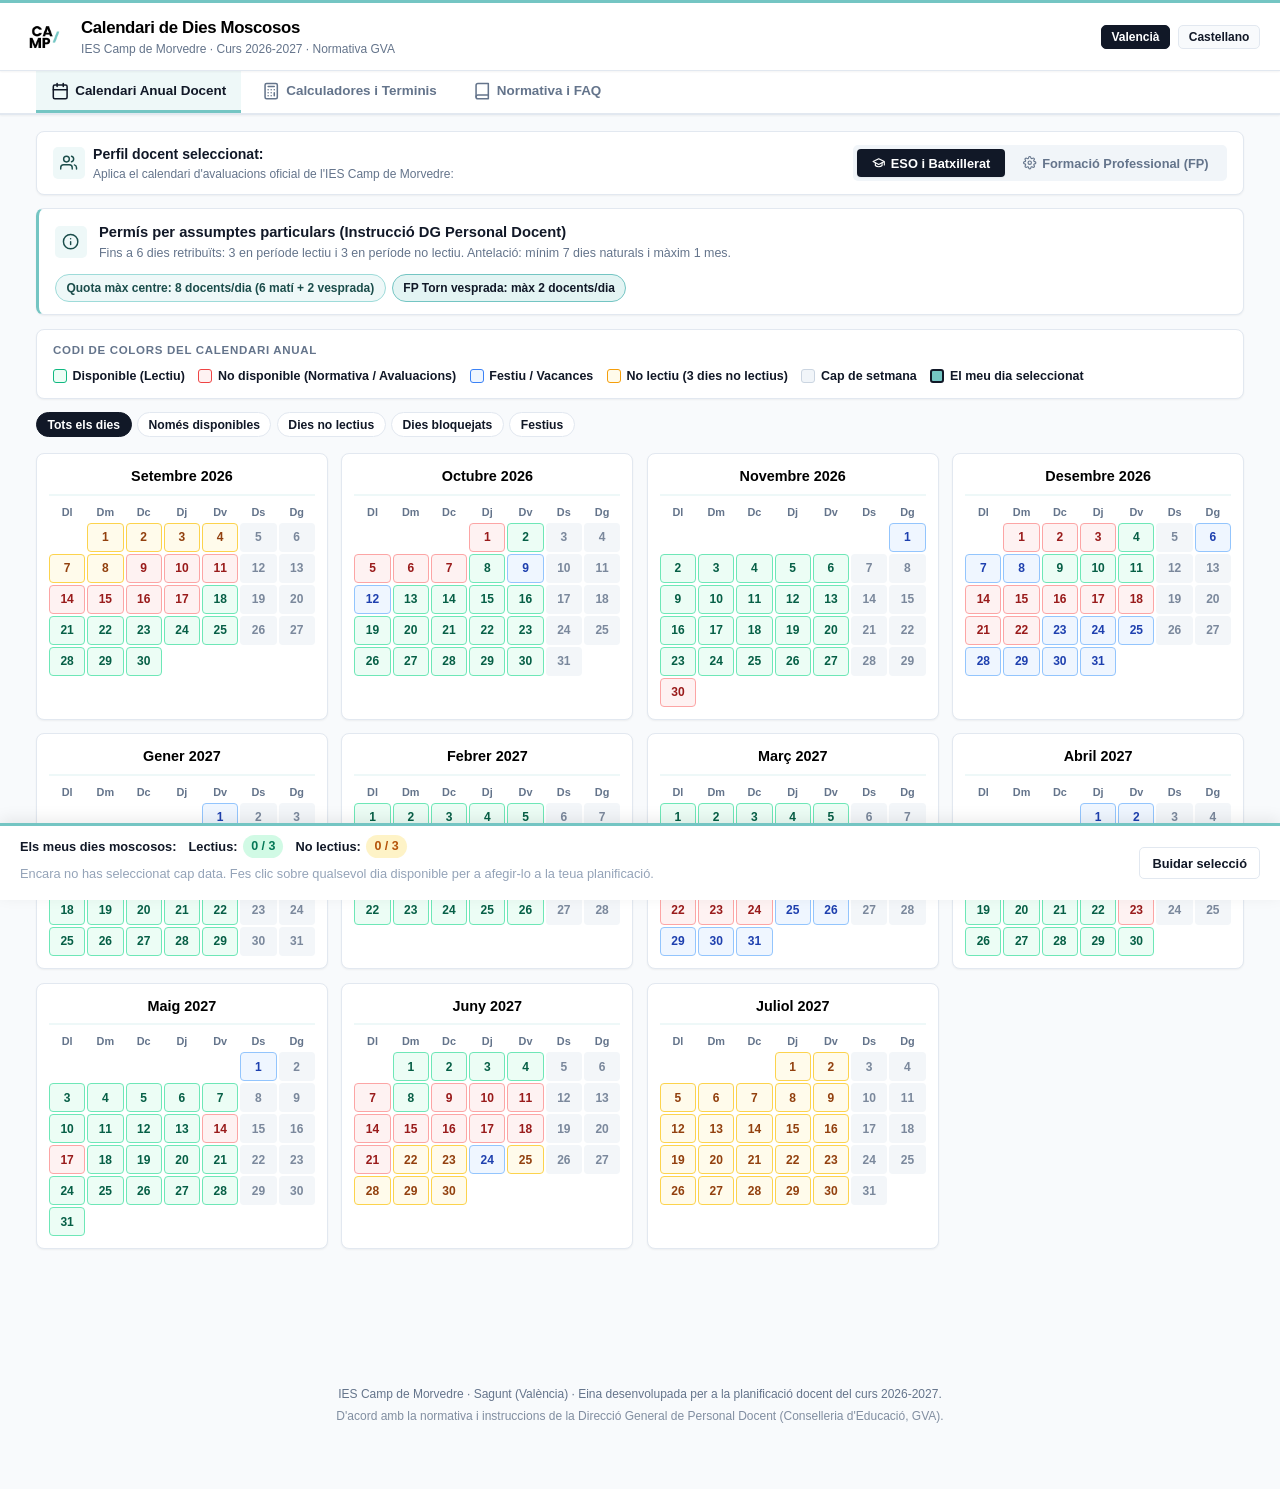
==== commit 592f1742: "Nueva normativa" ====
--- a/moscosos/index.html
+++ b/moscosos/index.html
@@ -33,13 +33,16 @@
   <nav class="nav-tabs-wrapper no-print">
     <div class="nav-tabs">
       <button type="button" class="nav-tab active" data-target="panel-calendari">
-        <span class="nav-tab-icon">📅</span> <span class="nav-tab-label" data-i18n="tabCalendar">Calendari Anual Docent</span>
+        <span class="nav-tab-icon"><svg class="ui-icon" viewBox="0 0 24 24"><rect x="3" y="4" width="18" height="18" rx="2" ry="2"/><line x1="16" y1="2" x2="16" y2="6"/><line x1="8" y1="2" x2="8" y2="6"/><line x1="3" y1="10" x2="21" y2="10"/></svg></span>
+        <span class="nav-tab-label" data-i18n="tabCalendar">Calendari Anual Docent</span>
       </button>
       <button type="button" class="nav-tab" data-target="panel-calculadores">
-        <span class="nav-tab-icon">🧮</span> <span class="nav-tab-label" data-i18n="tabCalculators">Calculadores i Terminis</span>
+        <span class="nav-tab-icon"><svg class="ui-icon" viewBox="0 0 24 24"><rect x="4" y="2" width="16" height="20" rx="2"/><line x1="8" y1="6" x2="16" y2="6"/><line x1="16" y1="14" x2="16" y2="18"/><path d="M16 10h.01M12 10h.01M8 10h.01M12 14h.01M8 14h.01M12 18h.01M8 18h.01"/></svg></span>
+        <span class="nav-tab-label" data-i18n="tabCalculators">Calculadores i Terminis</span>
       </button>
       <button type="button" class="nav-tab" data-target="panel-normativa">
-        <span class="nav-tab-icon">📖</span> <span class="nav-tab-label" data-i18n="tabNormative">Normativa i FAQ</span>
+        <span class="nav-tab-icon"><svg class="ui-icon" viewBox="0 0 24 24"><path d="M4 19.5A2.5 2.5 0 0 1 6.5 17H20"/><path d="M6.5 2H20v20H6.5A2.5 2.5 0 0 1 4 19.5v-15A2.5 2.5 0 0 1 6.5 2z"/></svg></span>
+        <span class="nav-tab-label" data-i18n="tabNormative">Normativa i FAQ</span>
       </button>
     </div>
   </nav>
@@ -53,7 +56,9 @@
       <!-- Selector de Perfil Docent (FP vs ESO / Batxillerat) -->
       <div class="profile-selector-card no-print">
         <div class="profile-selector-title">
-          <span style="font-size: 1.5rem;">👥</span>
+          <span class="profile-icon-badge">
+            <svg class="ui-icon" viewBox="0 0 24 24"><path d="M17 21v-2a4 4 0 0 0-4-4H5a4 4 0 0 0-4 4v2"/><circle cx="9" cy="7" r="4"/><path d="M23 21v-2a4 4 0 0 0-3-3.87"/><path d="M16 3.13a4 4 0 0 1 0 7.75"/></svg>
+          </span>
           <div>
             <h3 data-i18n="profileTitle">Perfil docent seleccionat:</h3>
             <p data-i18n="profileSubtitle">Aplica el calendari d'avaluacions oficial de l'IES Camp de Morvedre:</p>
@@ -61,10 +66,12 @@
         </div>
         <div class="profile-buttons">
           <button type="button" class="profile-btn active" data-profile="eso_bat">
-            <span data-i18n="profileEsoBat">🎓 ESO i Batxillerat</span>
+            <svg class="ui-icon ui-icon-btn" viewBox="0 0 24 24"><path d="M22 10v6M2 10l10-5 10 5-10 5z"/><path d="M6 12v5c3 3 9 3 12 0v-5"/></svg>
+            <span data-i18n="profileEsoBat">ESO i Batxillerat</span>
           </button>
           <button type="button" class="profile-btn" data-profile="fp">
-            <span data-i18n="profileFp">⚙️ Formació Professional (FP)</span>
+            <svg class="ui-icon ui-icon-btn" viewBox="0 0 24 24"><circle cx="12" cy="12" r="3"/><path d="M19.4 15a1.65 1.65 0 0 0 .33 1.82l.06.06a2 2 0 0 1 0 2.83 2 2 0 0 1-2.83 0l-.06-.06a1.65 1.65 0 0 0-1.82-.33 1.65 1.65 0 0 0-1 1.51V21a2 2 0 0 1-2 2 2 2 0 0 1-2-2v-.09A1.65 1.65 0 0 0 9 19.4a1.65 1.65 0 0 0-1.82.33l-.06.06a2 2 0 0 1-2.83 0 2 2 0 0 1 0-2.83l.06-.06a1.65 1.65 0 0 0 .33-1.82 1.65 1.65 0 0 0-1.51-1H3a2 2 0 0 1-2-2 2 2 0 0 1 2-2h.09A1.65 1.65 0 0 0 4.6 9a1.65 1.65 0 0 0-.33-1.82l-.06-.06a2 2 0 0 1 0-2.83 2 2 0 0 1 2.83 0l.06.06a1.65 1.65 0 0 0 1.82.33H9a1.65 1.65 0 0 0 1-1.51V3a2 2 0 0 1 2-2 2 2 0 0 1 2 2v.09a1.65 1.65 0 0 0 1 1.51 1.65 1.65 0 0 0 1.82-.33l.06-.06a2 2 0 0 1 2.83 0 2 2 0 0 1 0 2.83l-.06.06a1.65 1.65 0 0 0-.33 1.82V9a1.65 1.65 0 0 0 1.51 1H21a2 2 0 0 1 2 2 2 2 0 0 1-2 2h-.09a1.65 1.65 0 0 0-1.51 1z"/></svg>
+            <span data-i18n="profileFp">Formació Professional (FP)</span>
           </button>
         </div>
       </div>
@@ -72,7 +79,9 @@
       <!-- Banner informatiu -->
       <div class="info-banner no-print">
         <div class="info-banner-content">
-          <div class="info-banner-icon">💡</div>
+          <div class="info-banner-icon">
+            <svg class="ui-icon" viewBox="0 0 24 24"><circle cx="12" cy="12" r="10"/><line x1="12" y1="16" x2="12" y2="12"/><line x1="12" y1="8" x2="12.01" y2="8"/></svg>
+          </div>
           <div class="info-banner-text">
             <h3 data-i18n="bannerTitle">Permís per assumptes particulars (Instrucció DG Personal Docent)</h3>
             <p data-i18n="bannerDesc">Fins a 6 dies retribuïts: 3 en període lectiu i 3 en període no lectiu. Antelació: mínim 7 dies naturals i màxim 1 mes.</p>
@@ -138,7 +147,9 @@
         <!-- Calculadora de terminis -->
         <div class="tool-card">
           <div class="tool-card-header">
-            <span class="tool-icon">⏰</span>
+            <span class="tool-icon">
+              <svg class="ui-icon" viewBox="0 0 24 24"><circle cx="12" cy="12" r="10"/><polyline points="12 6 12 12 16 14"/></svg>
+            </span>
             <h3 class="tool-title" data-i18n="calcTitle1">Calculadora de Finestra de Sol·licitud</h3>
           </div>
           <p style="font-size: 0.85rem; color: var(--gva-text-muted); margin-bottom: 1rem;" data-i18n="calcDesc1">
@@ -156,7 +167,9 @@
         <!-- Calculadora de proporcionalitat -->
         <div class="tool-card">
           <div class="tool-card-header">
-            <span class="tool-icon">⚖️</span>
+            <span class="tool-icon">
+              <svg class="ui-icon" viewBox="0 0 24 24"><path d="M12 3v18M6 8l6-5 6 5M3 13l3-5 3 5a3 3 0 0 1-6 0zM15 13l3-5 3 5a3 3 0 0 1-6 0z"/><path d="M4 21h16"/></svg>
+            </span>
             <h3 class="tool-title" data-i18n="calcTitle2">Calculadora de Proporcionalitat (Interins / Substitucions)</h3>
           </div>
           <p style="font-size: 0.85rem; color: var(--gva-text-muted); margin-bottom: 1rem;" data-i18n="calcDesc2">
@@ -181,7 +194,9 @@
       <!-- Contingent de plantilla -->
       <div class="tool-card" style="margin-top: 1.5rem;">
         <div class="tool-card-header">
-          <span class="tool-icon">👥</span>
+          <span class="tool-icon">
+            <svg class="ui-icon" viewBox="0 0 24 24"><path d="M17 21v-2a4 4 0 0 0-4-4H5a4 4 0 0 0-4 4v2"/><circle cx="9" cy="7" r="4"/><path d="M23 21v-2a4 4 0 0 0-3-3.87"/><path d="M16 3.13a4 4 0 0 1 0 7.75"/></svg>
+          </span>
           <h3 class="tool-title" data-i18n="calcTitle3">Taula de Quotes per Plantilla (Ordre Oficial GVA)</h3>
         </div>
         <p style="font-size: 0.9rem; margin-bottom: 1rem;" data-i18n="quotaDesc">
@@ -218,11 +233,18 @@
           </tbody>
         </table>
         <div class="alert-box info" style="margin-top: 1rem;" data-i18n-html="quotaCriteria">
-          <strong>Criteris de prelació en cas de concurrència per al mateix dia:</strong>
-          <p style="margin-top: 0.35rem; color: var(--text-secondary);"><em>S'actualitzarà pròximament segons l'acord que adopten el Claustre de Professorat i el Consell Escolar del centre.</em></p>
+          <strong>Criteris oficials de prelació en cas de concurrència per al mateix dia (Resolució 19/10/2026):</strong>
+          <p style="margin-top: 0.35rem; margin-bottom: 0.35rem;">Quan el nombre de sol·licituds supere la quota màxima autoritzada per al centre o per torn, l'adjudicació s'ordenarà segons els criteris vinculants següents:</p>
+          <ol style="margin-left: 1.25rem; font-size: 0.82rem; line-height: 1.5;">
+            <li><strong>Menor nombre de dies gaudits:</strong> Tindrà prioritat qui haja gaudit de menor nombre de dies d'assumptes particulars en el curs escolar actual.</li>
+            <li><strong>Antiguitat en el centre:</strong> Major temps de serveis prestats a l'IES Camp de Morvedre (se sumen períodes interromputs).</li>
+            <li><strong>Antiguitat en el cos docent:</strong> Major temps de serveis prestats en el cos docent (se sumen períodes interromputs).</li>
+            <li><strong>Edat o discapacitat:</strong> Tindre 55 anys o més, o bé tindre reconegut un grau de discapacitat igual o superior al 33%.</li>
+            <li><strong>Criteri de desempat subsidiari:</strong> Si persisteix l'empat, s'aplicarà el criteri establert pels òrgans col·legiats del centre (Claustre i Consell Escolar).</li>
+          </ol>
         </div>
         <div class="alert-box info" style="margin-top: 0.75rem; border-left: 4px solid var(--brand-teal);" data-i18n-html="quotaTardeNotice">
-          <strong>📍 Quota específica de l'IES Camp de Morvedre (Distribució per torns):</strong> Per a la plantilla del centre (entre 141 i 160 docents) i atenent a l'organització en dos torns lectius, el contingent màxim és de <strong>8 docents al dia</strong>: <strong>6 docents pel torn de matí</strong> i <strong>2 professors/es pel torn de vesprada</strong> (FP). En cap cas podran coincidir més de 2 docents de vesprada el mateix dia.
+          <strong><svg class="ui-icon ui-icon-inline" viewBox="0 0 24 24"><path d="M21 10c0 7-9 13-9 13s-9-6-9-13a9 9 0 0 1 18 0z"/><circle cx="12" cy="10" r="3"/></svg>Quota específica de l'IES Camp de Morvedre (Distribució per torns):</strong> Per a la plantilla del centre (entre 141 i 160 docents a 1 de setembre) i atenent a l'organització en dos torns lectius, el contingent màxim és de <strong>8 docents al dia</strong>: <strong>6 docents pel torn de matí</strong> i <strong>2 professors/es pel torn de vesprada</strong> (FP). En cap cas podran coincidir més de 2 docents de vesprada el mateix dia.
         </div>
       </div>
     </section>
@@ -232,30 +254,51 @@
       
       <div class="tool-card" style="margin-bottom: 2rem;">
         <div class="tool-card-header">
-          <span class="tool-icon">📜</span>
-          <h3 class="tool-title" data-i18n="normativeSummaryTitle">Resum de la Instrucció de la DG de Personal Docent (GVA)</h3>
+          <span class="tool-icon">
+            <svg class="ui-icon" viewBox="0 0 24 24"><path d="M14 2H6a2 2 0 0 0-2 2v16a2 2 0 0 0 2 2h12a2 2 0 0 0 2-2V8z"/><polyline points="14 2 14 8 20 8"/><line x1="16" y1="13" x2="8" y2="13"/><line x1="16" y1="17" x2="8" y2="17"/><polyline points="10 9 9 9 8 9"/></svg>
+          </span>
+          <h3 class="tool-title" data-i18n="normativeSummaryTitle">Resum de la Normativa Oficial de Dies Moscosos (Instrucció 1/2026 i Resolució 19/10/2026)</h3>
         </div>
         <div style="font-size: 0.925rem; line-height: 1.7; color: var(--gva-text-main);" data-i18n-html="normativeSummaryBody">
-          <p><strong>1. Concepte i naturalesa:</strong> Permís retribuït per assumptes particulars sense necessitat de justificació. El professorat disposa de fins a <strong>6 dies per curs escolar</strong> (de l'1 de setembre al 31 d'agost de l'any següent), distribuïts en un màxim de <strong>3 dies en període lectiu</strong> i <strong>3 dies en període no lectiu</strong>.</p>
-          <br>
-          <p><strong>2. Retribució:</strong> Els sis dies són amb dret íntegre a retribucions.</p>
-          <br>
-          <p><strong>3. Condició pedagògica inexcusable:</strong> El docent que obtinga aquest permís té l'<strong>obligació d'elaborar i deixar dipositat un pla d'activitats per a l'alumnat</strong> a la Prefectura d'Estudis per a garantir la continuïtat pedagògica.</p>
-          <br>
-          <p><strong>4. Sol·licitud i terminis:</strong> S'ha de presentar davant la Direcció del centre amb una antelació mínima de <strong>7 dies naturals</strong> i una antelació màxima d'<strong>un mes</strong> respecte a la data sol·licitada.</p>
-          <br>
-          <p><strong>5. Resolució:</strong> Competència exclusiva del Director o Directora de l'institut. El silenci administratiu té caràcter <strong>desestimatori (negatiu)</strong>.</p>
-          <br>
-          <p><strong>6. Prohibicions i exclusions expresses:</strong></p>
+          <p><strong>1. Concepte i dies màxims:</strong> Permís retribuït per assumptes particulars sense necessitat de justificació. El professorat disposa de fins a <strong>6 dies per curs escolar</strong> (de l'1 de setembre al 31 d'agost de l'any següent), distribuïts en un màxim de <strong>3 dies en període lectiu</strong> i <strong>3 dies en període no lectiu</strong>.</p>
+          <br>
+          <p><strong>2. Retribució i pla pedagògic inexcusable:</strong> Els sis dies són amb dret íntegre a retribucions. El docent té l'<strong>obligació d'elaborar i deixar dipositat a la Prefectura d'Estudis un pla d'activitats per a l'alumnat</strong> amb antelació per garantir la continuïtat pedagògica.</p>
+          <br>
+          <p><strong>3. Gravació obligatòria en ITACA (Punt 1 Resolució 19/10/2026):</strong> Totes les sol·licituds i el seu gaudi han de quedar registrats en la plataforma ITACA. El centre educatiu selecciona aquest permís com a «assumptes particulars» per justificar les absències.</p>
+          <br>
+          <p><strong>4. Sol·licitud i resolució per la Direcció (Punt 2 Resolució 19/10/2026):</strong></p>
+          <ul style="margin-left: 1.5rem; margin-top: 0.25rem;">
+            <li><strong>Termini de presentació:</strong> Davant la Direcció amb una antelació mínima de <strong>7 dies naturals</strong> i màxima d'<strong>un mes</strong> respecte a la data sol·licitada.</li>
+            <li><strong>Termini de resolució:</strong> La Direcció del centre emetrà la resolució favorable <strong>dins dels 6 dies naturals previs a la data</strong> d'efecte del permís (per permetre que, en cas de denegació o renúncia, altres companys/es puguen sol·licitar el dia).</li>
+            <li><strong>Motivació i silenci:</strong> La resolució denegatòria serà motivada per raons justificades del servei educatiu. El silenci administratiu té caràcter <strong>desestimatori (negatiu)</strong>.</li>
+          </ul>
+          <br>
+          <p><strong>5. Plantilla de referència i quotes del centre (Punt 3 Resolució 19/10/2026):</strong> El contingent màxim de docents es determina per la plantilla docent del centre a data <strong>1 de setembre de cada curs escolar</strong>. A l'IES Camp de Morvedre (plantilla entre 141 i 160 docents), la quota és de <strong>8 docents al dia: 6 docents pel torn de matí i 2 professors/es pel torn de vesprada</strong> (FP). En cap cas podran coincidir més de dos docents del torn de vesprada en una mateixa data.</p>
+          <br>
+          <p><strong>6. Criteris oficials de prelació per concurrència (Punt 4 Resolució 19/10/2026):</strong> Si es supera la quota per a un mateix dia, l'ordre de prioritat vinculant és: 1r Menor nombre de dies moscosos gaudits en el curs; 2n Major antiguitat en el centre; 3r Major antiguitat en el cos docent; 4t Tindre 55 anys o més o discapacitat ≥ 33%; 5è Desempat subsidiari acordat pels òrgans col·legiats del centre.</p>
+          <br>
+          <p><strong>7. Personal interí, vacants i proporcionalitat (Punt 5 Resolució 19/10/2026):</strong></p>
+          <ul style="margin-left: 1.5rem; margin-top: 0.25rem;">
+            <li><strong>Fórmula oficial:</strong> Per a cadascuna de les modalitats (lectius i no lectius): <code>round(3 · X / 365)</code>, on X són els dies de servei actiu acumulats en el curs.</li>
+            <li><strong>Vacants adjudicades abans de l'1 de novembre:</strong> 3 dies lectius + 3 no lectius (6 dies d'entrada, gaudi immediat).</li>
+            <li><strong>Vacants adjudicades a partir de l'1 de novembre:</strong> 2 dies lectius + 2 no lectius (4 dies d'entrada; ampliable a 3+3 si s'acredita un còmput global de 305 dies amb substitucions prèvies).</li>
+            <li><strong>Substitucions per dies acumulats:</strong> Menys de 61 dies: 0 dies; de 61 a 182 dies: 2 dies (1 lectiu + 1 no lectiu); de 183 a 304 dies: 4 dies (2 lectius + 2 no lectius); a partir de 305 dies: 6 dies (3 lectius + 3 no lectius).</li>
+          </ul>
+          <br>
+          <p><strong>8. Professorat itinerant, religió i especialistes d'FP (Punts 6, 7 i 8 Resolució 19/10/2026):</strong></p>
+          <ul style="margin-left: 1.5rem; margin-top: 0.25rem;">
+            <li><strong>Itinerants:</strong> Se sol·licita a la direcció del centre d'adscripció i requereix el vistiplau de la direcció de l'altre centre compartit si té docència assignada en eixa data.</li>
+            <li><strong>Religió i especialistes/experts de sectors productius d'FP:</strong> Idèntic règim (amb contracte indefinit s'equiparen a funcionaris de carrera, amb contracte temporal s'equiparen a interins amb còmput proporcional).</li>
+          </ul>
+          <br>
+          <p><strong>9. Prohibicions i exclusions expresses:</strong></p>
           <ul style="margin-left: 1.5rem; margin-top: 0.25rem;">
             <li>Durant els <strong>7 primers dies lectius</strong> del curs (del 9 al 17 de setembre de 2026).</li>
             <li>Durant els <strong>7 últims dies lectius</strong> del curs (del 10 al 18 de juny de 2027).</li>
-            <li>En el període de <strong>7 dies abans o després de les vacances</strong> de Nadal, Falles, Pasqua i Sant Joan.</li>
-            <li>En <strong>períodes d'avaluació</strong> escolars (segons el calendari oficial d'avaluacions del centre per a FP o ESO/Batxillerat), ni entre l'avaluació ordinària i l'extraordinària de final de curs.</li>
-            <li><strong>No es poden gaudir de manera consecutiva</strong>.</li>
+            <li>Dins dels <strong>7 dies previs o posteriors a les vacances</strong> escolars de Nadal, Falles i Pasqua.</li>
+            <li>En <strong>períodes d'avaluació</strong> escolars (segons el calendari oficial d'avaluacions d'ESO/Batxillerat o FP), ni entre l'avaluació ordinària i extraordinària de final de curs.</li>
+            <li><strong>No es poden gaudir de manera consecutiva</strong> (tampoc divendres i dilluns).</li>
           </ul>
-          <br>
-          <p><strong>7. Contingent per torns (Matí i Vesprada d'FP):</strong> A l'IES Camp de Morvedre (plantilla d'entre 141 i 160 docents), el contingent màxim és de <strong>6 docents pel torn de matí</strong> i de <strong>2 professors/es pel torn de vesprada</strong>. Per tant, el màxim simultani permès al centre entre ambdós torns és de <strong>8 docents al dia (6 de matí + 2 de vesprada)</strong>. Mai podran coincidir més de dos docents del torn de vesprada en una mateixa data.</p>
         </div>
       </div>
 
@@ -299,7 +342,7 @@
           <span class="faq-toggle-icon">+</span>
         </button>
         <div class="faq-answer" data-i18n-html="faqA4">
-          La concessió està condicionada a les necessitats del servei educatiu. Aquest criteri s'actualitzarà pròximament segons l'acord que adopten el Claustre de Professorat i el Consell Escolar del centre.
+          La concessió està supeditada a les necessitats del servei educatiu. Segons la Resolució de 19 d'octubre de 2026 de la DG de Personal Docent, si es supera la quota màxima s'aplica el següent ordre vinculant de prelació: 1r) Menor nombre de dies moscosos gaudits en el curs actual; 2n) Major antiguitat en el centre; 3r) Major antiguitat en el cos docent; 4t) Tindre 55 anys o més o una discapacitat igual o superior al 33%; 5è) Criteri de desempat fixat pels òrgans col·legiats del centre (Claustre i Consell Escolar).
         </div>
       </div>
 
@@ -309,7 +352,7 @@
           <span class="faq-toggle-icon">+</span>
         </button>
         <div class="faq-answer" data-i18n-html="faqA5">
-          El nombre de dies és estrictament proporcional al temps de servei en el curs escolar. Pots utilitzar la nostra pestanya de <em>Calculadores</em> per a comprovar els teus dies exactes. A més, si cesses i et tornen a nomenar en el mateix curs, conserves els dies pendents de gaudi!
+          Segons la Resolució de 19 d'octubre de 2026, la fórmula oficial per a cadascuna de les modalitats (lectius i no lectius) és: <code>round(3 · X / 365)</code>. Per a substitucions: menys de 61 dies treballats = 0 dies; de 61 a 182 dies = 2 dies (1 lectiu + 1 no lectiu); de 183 a 304 dies = 4 dies (2 lectius + 2 no lectius); a partir de 305 dies = 6 dies (3 lectius + 3 no lectius). A més, si tens una vacant adjudicada abans de l'1 de novembre, et pertoquen directament els 6 dies (3+3); i si s'adjudica a partir de l'1 de novembre, 4 dies (2+2). En cas de successió de nomenaments en el mateix curs escolar, conserves els dies pendents de gaudi!
         </div>
       </div>
 
@@ -330,6 +373,26 @@
         </button>
         <div class="faq-answer" data-i18n-html="faqA7">
           A l'IES Camp de Morvedre s'aplica una distribució diferenciada per torns (plantilla de 141-160 docents): el contingent màxim és de <strong>6 docents pel torn de matí</strong> i de <strong>2 docents pel torn de vesprada</strong>. Per tant, <strong>mai podran gaudir de permís per assumptes particulars més de dos professors o professores del torn de vesprada el mateix dia</strong>, i el total del centre mai podrà superar els <strong>8 docents diaris (6 de matí + 2 de vesprada)</strong>, garantint sempre la correcta atenció educativa.
+        </div>
+      </div>
+
+      <div class="faq-item">
+        <button type="button" class="faq-question">
+          <span data-i18n="faqQ8">Com es tramita la sol·licitud en ITACA i en quin termini ha de resoldre la Direcció?</span>
+          <span class="faq-toggle-icon">+</span>
+        </button>
+        <div class="faq-answer" data-i18n-html="faqA8">
+          Segons la Resolució de 19 d'octubre de 2026 (Punts 1 i 2), la sol·licitud i concessió s'ha de gravar obligatòriament en ITACA, seleccionant el permís per «assumptes particulars». La Direcció del centre emetrà la resolució favorable <strong>dins dels 6 dies naturals previs a la data sol·licitada</strong>. Aquest marge de 6 dies garanteix que, si es denega o la persona sol·licitant hi renuncia, altres docents puguen aprofitar la vacant en la quota. Les denegacions han de ser sempre motivades i el silenci té caràcter desestimatori.
+        </div>
+      </div>
+
+      <div class="faq-item">
+        <button type="button" class="faq-question">
+          <span data-i18n="faqQ9">Com s'aplica el permís al professorat itinerant, de religió o especialistes d'FP?</span>
+          <span class="faq-toggle-icon">+</span>
+        </button>
+        <div class="faq-answer" data-i18n-html="faqA9">
+          Segons els punts 6, 7 i 8 de la Resolució de 19 d'octubre de 2026: <strong>1) Docents itinerants:</strong> han de presentar la sol·licitud a la direcció del seu centre d'adscripció i, si el dia sol·licitat tenen jornada lectiva en l'altre centre compartit, caldrà el vistiplau previ d'aquest altre centre; <strong>2) Professorat de religió i persones expertes/especialistes de sectors productius d'FP:</strong> s'aplica el mateix règim que a la resta del personal docent (si tenen contracte indefinit, l'equivalent a funcionaris de carrera; si tenen contracte temporal, l'equivalent a funcionaris interins amb dret proporcional segons la durada del nomenament).
         </div>
       </div>
 
@@ -356,7 +419,7 @@
         </div>
 
         <div class="modal-section">
-          <div class="modal-section-title" data-i18n="modalDeadlinesLabel">Terminis de sol·licitud:</div>
+          <div class="modal-section-title" data-i18n="modalDeadlinesLabel">Terminis de sol·licitud i resolució:</div>
           <div class="timeline-card">
             <div class="timeline-item">
               <div class="timeline-label" data-i18n="modalEarliestLabel">Obertura de sol·licitud (1 mes abans):</div>
@@ -367,9 +430,13 @@
               <div class="timeline-value" id="modalDeadline" style="color: #b91c1c;">--/--/----</div>
             </div>
           </div>
+          <p style="font-size: 0.75rem; color: var(--gva-text-muted); margin-top: 0.35rem; line-height: 1.35;" data-i18n="modalResolutionNote">
+            * La Direcció resoldrà dins dels 6 dies naturals previs a la data. Tramitació i gravació prèvia en ITACA.
+          </p>
         </div>
 
         <div class="alert-box info" style="margin-top: 1rem; font-size: 0.85rem;">
+          <svg class="ui-icon ui-icon-inline" viewBox="0 0 24 24"><circle cx="12" cy="12" r="10"/><line x1="12" y1="16" x2="12" y2="12"/><line x1="12" y1="8" x2="12.01" y2="8"/></svg>
           <span data-i18n="modalPlanNotice">Recordatori: És obligatori deixar un pla d'activitats per a l'alumnat a Prefectura d'Estudis.</span>
         </div>
       </div>
--- a/moscosos/css/styles.css
+++ b/moscosos/css/styles.css
@@ -47,9 +47,9 @@
   --color-weekend-border: #cbd5e1;
 
   --font-family: -apple-system, BlinkMacSystemFont, "Montserrat", "Segoe UI", Roboto, "Helvetica Neue", Arial, sans-serif;
-  --radius-lg: 16px;
-  --radius-md: 10px;
-  --radius-sm: 6px;
+  --radius-lg: 12px;
+  --radius-md: 8px;
+  --radius-sm: 5px;
   --shadow-sm: 0 1px 2px rgba(0, 0, 0, 0.05);
   --shadow-md: 0 4px 6px -1px rgba(0, 0, 0, 0.08), 0 2px 4px -2px rgba(0, 0, 0, 0.04);
   --shadow-lg: 0 10px 15px -3px rgba(0, 0, 0, 0.1), 0 4px 6px -4px rgba(0, 0, 0, 0.05);
@@ -67,7 +67,64 @@
   background-color: var(--gva-bg);
   color: var(--gva-text-main);
   line-height: 1.5;
+  font-size: 15px;
   -webkit-font-smoothing: antialiased;
+}
+
+/* ==========================================================================
+   Iconografia vectorial SVG integrada (sense emojis ni dependències externes)
+   ========================================================================== */
+.ui-icon {
+  display: inline-block;
+  vertical-align: -0.15em;
+  width: 1.15em;
+  height: 1.15em;
+  stroke-width: 2;
+  stroke: currentColor;
+  fill: none;
+  stroke-linecap: round;
+  stroke-linejoin: round;
+  flex-shrink: 0;
+}
+
+.ui-icon-btn {
+  width: 1.05em;
+  height: 1.05em;
+}
+
+.ui-icon-inline {
+  width: 1.1em;
+  height: 1.1em;
+  margin-right: 0.35rem;
+}
+
+.ui-icon-danger { color: #dc2626; }
+.ui-icon-warning { color: #d97706; }
+.ui-icon-info { color: #0284c7; }
+.ui-icon-success { color: #059669; }
+.ui-icon-teal { color: var(--brand-teal-dark); }
+
+.profile-icon-badge {
+  display: inline-flex;
+  align-items: center;
+  justify-content: center;
+  width: 32px;
+  height: 32px;
+  border-radius: var(--radius-sm);
+  background: var(--brand-teal-light);
+  color: var(--brand-teal-dark);
+  flex-shrink: 0;
+}
+
+.nav-tab-icon {
+  display: inline-flex;
+  align-items: center;
+  justify-content: center;
+}
+
+.nav-tab-icon .ui-icon {
+  width: 1.15rem;
+  height: 1.15rem;
 }
 
 /* ==========================================================================
@@ -76,8 +133,8 @@
 .app-header {
   background: #ffffff;
   color: var(--brand-dark);
-  padding: 1.1rem 1rem;
-  border-top: 4px solid var(--brand-teal);
+  padding: 0.75rem 1rem;
+  border-top: 3px solid var(--brand-teal);
   border-bottom: 1px solid var(--gva-border);
   box-shadow: var(--shadow-sm);
   position: sticky;
@@ -86,19 +143,19 @@
 }
 
 .header-container {
-  max-width: 1320px;
+  max-width: 1240px;
   margin: 0 auto;
   display: flex;
   flex-wrap: wrap;
   align-items: center;
   justify-content: space-between;
-  gap: 1rem;
+  gap: 0.75rem;
 }
 
 .header-brand {
   display: flex;
   align-items: center;
-  gap: 1rem;
+  gap: 0.75rem;
 }
 
 .header-logo-container {
@@ -111,21 +168,21 @@
 }
 
 .header-brand-logo {
-  height: 46px;
+  height: 36px;
   width: auto;
   object-fit: contain;
   display: block;
 }
 
 .header-titles h1 {
-  font-size: 1.25rem;
+  font-size: 1.05rem;
   font-weight: 800;
   letter-spacing: -0.02em;
   color: var(--brand-black);
 }
 
 .header-titles p {
-  font-size: 0.825rem;
+  font-size: 0.75rem;
   color: var(--gva-text-muted);
   font-weight: 500;
 }
@@ -140,9 +197,9 @@
   background: #f8fafc;
   border: 1px solid var(--gva-border);
   color: var(--brand-dark);
-  padding: 0.4rem 0.75rem;
-  border-radius: var(--radius-sm);
-  font-size: 0.825rem;
+  padding: 0.25rem 0.6rem;
+  border-radius: var(--radius-sm);
+  font-size: 0.75rem;
   font-weight: 700;
   cursor: pointer;
   transition: all 0.2s ease;
@@ -170,27 +227,27 @@
 }
 
 .nav-tabs {
-  max-width: 1320px;
+  max-width: 1240px;
   margin: 0 auto;
   display: flex;
   overflow-x: auto;
   padding: 0 1rem;
-  gap: 0.5rem;
+  gap: 0.35rem;
 }
 
 .nav-tab {
-  padding: 0.9rem 1.2rem;
+  padding: 0.65rem 0.95rem;
   background: none;
   border: none;
   border-bottom: 3px solid transparent;
   color: var(--gva-text-muted);
-  font-size: 0.925rem;
+  font-size: 0.84rem;
   font-weight: 700;
   cursor: pointer;
   white-space: nowrap;
   display: flex;
   align-items: center;
-  gap: 0.45rem;
+  gap: 0.35rem;
   transition: all 0.2s ease;
 }
 
@@ -206,7 +263,7 @@
 }
 
 .nav-tab-icon {
-  font-size: 1.1rem;
+  font-size: 1rem;
   line-height: 1;
 }
 
@@ -229,9 +286,9 @@
 
 /* Main container */
 .main-container {
-  max-width: 1320px;
-  margin: 1.5rem auto;
-  padding: 0 1rem 5rem 1rem;
+  max-width: 1240px;
+  margin: 1rem auto;
+  padding: 0 1rem 4.5rem 1rem;
 }
 
 /* ==========================================================================
@@ -241,53 +298,53 @@
   background: #ffffff;
   border: 1px solid var(--gva-border);
   border-radius: var(--radius-md);
-  padding: 1rem 1.25rem;
-  margin-bottom: 1.25rem;
+  padding: 0.7rem 1rem;
+  margin-bottom: 0.85rem;
   display: flex;
   flex-wrap: wrap;
   align-items: center;
   justify-content: space-between;
-  gap: 1rem;
+  gap: 0.75rem;
   box-shadow: var(--shadow-sm);
 }
 
 .profile-selector-title {
   display: flex;
   align-items: center;
-  gap: 0.6rem;
+  gap: 0.5rem;
 }
 
 .profile-selector-title h3 {
-  font-size: 0.95rem;
+  font-size: 0.88rem;
   font-weight: 800;
   color: var(--brand-dark);
 }
 
 .profile-selector-title p {
-  font-size: 0.8rem;
+  font-size: 0.75rem;
   color: var(--gva-text-muted);
 }
 
 .profile-buttons {
   display: flex;
   background: #f1f5f9;
-  padding: 0.3rem;
-  border-radius: var(--radius-sm);
-  gap: 0.3rem;
+  padding: 0.25rem;
+  border-radius: var(--radius-sm);
+  gap: 0.25rem;
 }
 
 .profile-btn {
-  padding: 0.55rem 1.15rem;
+  padding: 0.42rem 0.9rem;
   border: none;
   background: transparent;
   border-radius: 4px;
-  font-size: 0.875rem;
+  font-size: 0.8rem;
   font-weight: 700;
   color: var(--gva-text-muted);
   cursor: pointer;
   display: flex;
   align-items: center;
-  gap: 0.4rem;
+  gap: 0.35rem;
   transition: all 0.2s ease;
 }
 
@@ -304,16 +361,16 @@
 /* Info Banner */
 .info-banner {
   background: #ffffff;
-  border-left: 4px solid var(--brand-teal);
+  border-left: 3px solid var(--brand-teal);
   border-radius: var(--radius-md);
-  padding: 1.15rem 1.25rem;
-  margin-bottom: 1.25rem;
+  padding: 0.75rem 1rem;
+  margin-bottom: 0.85rem;
   box-shadow: var(--shadow-sm);
   display: flex;
   flex-wrap: wrap;
   align-items: center;
   justify-content: space-between;
-  gap: 1rem;
+  gap: 0.75rem;
   border-top: 1px solid var(--gva-border);
   border-right: 1px solid var(--gva-border);
   border-bottom: 1px solid var(--gva-border);
@@ -322,36 +379,43 @@
 .info-banner-content {
   display: flex;
   align-items: center;
-  gap: 0.85rem;
+  gap: 0.75rem;
 }
 
 .info-banner-icon {
-  font-size: 1.75rem;
+  display: inline-flex;
+  align-items: center;
+  justify-content: center;
+  width: 32px;
+  height: 32px;
+  border-radius: var(--radius-sm);
+  background: var(--brand-teal-light);
+  color: var(--brand-teal-dark);
   flex-shrink: 0;
 }
 
 .info-banner-text h3 {
-  font-size: 1rem;
+  font-size: 0.92rem;
   font-weight: 800;
   color: var(--brand-dark);
 }
 
 .info-banner-text p {
-  font-size: 0.875rem;
+  font-size: 0.78rem;
   color: var(--gva-text-muted);
 }
 
 .info-banner-badges {
   display: flex;
-  gap: 0.5rem;
+  gap: 0.4rem;
 }
 
 .badge-quota {
   background: var(--brand-teal-light);
   border: 1px solid var(--brand-teal-border);
-  padding: 0.4rem 0.85rem;
+  padding: 0.25rem 0.65rem;
   border-radius: 999px;
-  font-size: 0.8rem;
+  font-size: 0.75rem;
   font-weight: 700;
   color: var(--brand-teal-dark);
 }
@@ -360,39 +424,39 @@
 .legend-card {
   background: #ffffff;
   border-radius: var(--radius-md);
-  padding: 1rem 1.25rem;
-  margin-bottom: 1.25rem;
+  padding: 0.75rem 1rem;
+  margin-bottom: 0.85rem;
   box-shadow: var(--shadow-sm);
   border: 1px solid var(--gva-border);
 }
 
 .legend-title {
-  font-size: 0.825rem;
+  font-size: 0.72rem;
   font-weight: 800;
   text-transform: uppercase;
   letter-spacing: 0.06em;
   color: var(--gva-text-muted);
-  margin-bottom: 0.75rem;
+  margin-bottom: 0.5rem;
 }
 
 .legend-items {
   display: flex;
   flex-wrap: wrap;
-  gap: 1.25rem;
+  gap: 0.85rem;
 }
 
 .legend-item {
   display: flex;
   align-items: center;
-  gap: 0.5rem;
-  font-size: 0.85rem;
+  gap: 0.35rem;
+  font-size: 0.78rem;
   font-weight: 600;
 }
 
 .legend-color-box {
-  width: 18px;
-  height: 18px;
-  border-radius: 4px;
+  width: 14px;
+  height: 14px;
+  border-radius: 3px;
   border: 1px solid rgba(0, 0, 0, 0.1);
 }
 
@@ -409,20 +473,20 @@
   flex-wrap: wrap;
   justify-content: space-between;
   align-items: center;
-  gap: 1rem;
-  margin-bottom: 1.5rem;
+  gap: 0.75rem;
+  margin-bottom: 1rem;
 }
 
 .filter-pills {
   display: flex;
   flex-wrap: wrap;
-  gap: 0.5rem;
+  gap: 0.35rem;
 }
 
 .filter-pill {
-  padding: 0.4rem 0.85rem;
+  padding: 0.28rem 0.65rem;
   border-radius: 999px;
-  font-size: 0.825rem;
+  font-size: 0.76rem;
   font-weight: 600;
   border: 1px solid var(--gva-border);
   background: #ffffff;
@@ -447,9 +511,9 @@
    ========================================================================== */
 .year-view-container {
   display: grid;
-  grid-template-columns: repeat(auto-fill, minmax(350px, 1fr));
-  gap: 1.5rem;
-  margin-bottom: 2rem;
+  grid-template-columns: repeat(auto-fill, minmax(285px, 1fr));
+  gap: 0.85rem;
+  margin-bottom: 1.5rem;
 }
 
 .mini-month-card {
@@ -457,7 +521,7 @@
   border-radius: var(--radius-md);
   border: 1px solid var(--gva-border);
   box-shadow: var(--shadow-sm);
-  padding: 1.15rem;
+  padding: 0.75rem;
   display: flex;
   flex-direction: column;
   transition: box-shadow 0.2s ease, border-color 0.2s ease;
@@ -469,22 +533,22 @@
 }
 
 .mini-month-title {
-  font-size: 1.05rem;
+  font-size: 0.9rem;
   font-weight: 800;
   color: var(--brand-black);
-  margin-bottom: 0.85rem;
+  margin-bottom: 0.5rem;
   text-align: center;
-  padding-bottom: 0.45rem;
+  padding-bottom: 0.35rem;
   border-bottom: 2px solid var(--brand-teal-light);
 }
 
 .mini-calendar-weekdays {
   display: grid;
   grid-template-columns: repeat(7, 1fr);
-  gap: 4px;
-  margin-bottom: 6px;
+  gap: 2px;
+  margin-bottom: 3px;
   text-align: center;
-  font-size: 0.75rem;
+  font-size: 0.68rem;
   font-weight: 800;
   color: var(--gva-text-muted);
 }
@@ -492,17 +556,17 @@
 .mini-calendar-days {
   display: grid;
   grid-template-columns: repeat(7, 1fr);
-  gap: 4px;
+  gap: 2px;
 }
 
 .mini-day-cell {
-  min-height: 38px;
+  min-height: 29px;
   display: flex;
   align-items: center;
   justify-content: center;
-  font-size: 0.825rem;
-  font-weight: 700;
-  border-radius: 6px;
+  font-size: 0.75rem;
+  font-weight: 700;
+  border-radius: 4px;
   cursor: pointer;
   transition: transform 0.12s ease, box-shadow 0.12s ease;
   border: 1px solid transparent;
@@ -510,7 +574,7 @@
 }
 
 .mini-day-cell:hover:not(.empty) {
-  transform: scale(1.18);
+  transform: scale(1.14);
   z-index: 10;
   box-shadow: var(--shadow-md);
 }
@@ -570,39 +634,39 @@
   background: #ffffff;
   border-top: 3px solid var(--brand-teal);
   box-shadow: 0 -4px 15px rgba(0, 0, 0, 0.08);
-  padding: 0.85rem 1rem;
+  padding: 0.55rem 1rem;
   z-index: 50;
 }
 
 .selection-bar-inner {
-  max-width: 1320px;
+  max-width: 1240px;
   margin: 0 auto;
   display: flex;
   flex-wrap: wrap;
   align-items: center;
   justify-content: space-between;
-  gap: 1rem;
+  gap: 0.75rem;
 }
 
 .selection-counts {
   display: flex;
   align-items: center;
-  gap: 1rem;
+  gap: 0.75rem;
 }
 
 .count-badge {
   display: flex;
   align-items: center;
-  gap: 0.4rem;
-  font-size: 0.875rem;
+  gap: 0.35rem;
+  font-size: 0.8rem;
   font-weight: 700;
   color: var(--brand-dark);
 }
 
 .count-pill {
-  padding: 0.2rem 0.6rem;
+  padding: 0.15rem 0.5rem;
   border-radius: 999px;
-  font-size: 0.85rem;
+  font-size: 0.78rem;
   font-weight: 800;
 }
 .count-pill.lectius { background: #d1fae5; color: #047857; }
@@ -611,7 +675,7 @@
 .selection-actions {
   display: flex;
   align-items: center;
-  gap: 0.75rem;
+  gap: 0.5rem;
 }
 
 .btn-primary {
@@ -619,13 +683,13 @@
   color: #ffffff;
   border: none;
   border-radius: var(--radius-sm);
-  padding: 0.6rem 1.15rem;
-  font-size: 0.875rem;
+  padding: 0.45rem 0.85rem;
+  font-size: 0.8rem;
   font-weight: 700;
   cursor: pointer;
   display: flex;
   align-items: center;
-  gap: 0.4rem;
+  gap: 0.35rem;
   transition: all 0.2s ease;
   border-bottom: 2px solid var(--brand-teal);
 }
@@ -640,8 +704,8 @@
   color: var(--brand-dark);
   border: 1px solid var(--gva-border);
   border-radius: var(--radius-sm);
-  padding: 0.6rem 0.9rem;
-  font-size: 0.875rem;
+  padding: 0.45rem 0.75rem;
+  font-size: 0.8rem;
   font-weight: 700;
   cursor: pointer;
   transition: all 0.2s ease;
@@ -656,20 +720,20 @@
 .selected-dates-chips {
   display: flex;
   flex-wrap: wrap;
-  gap: 0.4rem;
-  margin-top: 0.5rem;
+  gap: 0.35rem;
+  margin-top: 0.35rem;
 }
 
 .date-chip {
   background: #f8fafc;
   border: 1px solid var(--gva-border);
-  padding: 0.2rem 0.5rem;
+  padding: 0.15rem 0.45rem;
   border-radius: 4px;
-  font-size: 0.775rem;
-  font-weight: 700;
-  display: flex;
-  align-items: center;
-  gap: 0.35rem;
+  font-size: 0.72rem;
+  font-weight: 700;
+  display: flex;
+  align-items: center;
+  gap: 0.3rem;
 }
 
 .date-chip-remove {
@@ -698,12 +762,12 @@
 .modal-card {
   background: #ffffff;
   border-radius: var(--radius-lg);
-  max-width: 580px;
+  max-width: 500px;
   width: 100%;
   box-shadow: var(--shadow-lg);
   overflow: hidden;
   animation: modalIn 0.2s ease-out;
-  border-top: 4px solid var(--brand-teal);
+  border-top: 3px solid var(--brand-teal);
 }
 
 @keyframes modalIn {
@@ -712,7 +776,7 @@
 }
 
 .modal-header {
-  padding: 1.25rem 1.5rem;
+  padding: 0.85rem 1.15rem;
   background: #ffffff;
   border-bottom: 1px solid var(--gva-border);
   display: flex;
@@ -721,7 +785,7 @@
 }
 
 .modal-header h3 {
-  font-size: 1.15rem;
+  font-size: 0.98rem;
   font-weight: 800;
   color: var(--brand-black);
 }
@@ -729,14 +793,14 @@
 .modal-close-btn {
   background: none;
   border: none;
-  font-size: 1.4rem;
+  font-size: 1.25rem;
   cursor: pointer;
   color: var(--gva-text-muted);
   line-height: 1;
 }
 
 .modal-body {
-  padding: 1.5rem;
+  padding: 1.15rem;
   max-height: 75vh;
   overflow-y: auto;
 }
@@ -744,12 +808,12 @@
 .day-detail-status {
   display: inline-flex;
   align-items: center;
-  gap: 0.4rem;
-  padding: 0.35rem 0.8rem;
+  gap: 0.35rem;
+  padding: 0.25rem 0.65rem;
   border-radius: 999px;
-  font-size: 0.85rem;
-  font-weight: 800;
-  margin-bottom: 1rem;
+  font-size: 0.78rem;
+  font-weight: 800;
+  margin-bottom: 0.75rem;
 }
 
 .day-detail-status.disponible { background: #d1fae5; color: #047857; }
@@ -758,64 +822,65 @@
 .day-detail-status.no-lectiu { background: #fef3c7; color: #b45309; }
 
 .modal-section {
-  margin-bottom: 1.25rem;
+  margin-bottom: 1rem;
 }
 
 .modal-section-title {
-  font-size: 0.8rem;
+  font-size: 0.75rem;
   font-weight: 800;
   text-transform: uppercase;
   letter-spacing: 0.05em;
   color: var(--gva-text-muted);
-  margin-bottom: 0.35rem;
+  margin-bottom: 0.3rem;
 }
 
 .timeline-card {
   display: grid;
   grid-template-columns: 1fr 1fr;
-  gap: 0.75rem;
-  margin-top: 0.5rem;
+  gap: 0.5rem;
+  margin-top: 0.4rem;
 }
 
 .timeline-item {
   background: #f8fafc;
-  padding: 0.75rem;
+  padding: 0.55rem;
   border-radius: var(--radius-sm);
   text-align: center;
   border: 1px solid var(--gva-border);
 }
 
 .timeline-label {
-  font-size: 0.75rem;
+  font-size: 0.7rem;
   color: var(--gva-text-muted);
-  margin-bottom: 0.25rem;
+  margin-bottom: 0.2rem;
   font-weight: 600;
 }
 
 .timeline-value {
-  font-size: 0.95rem;
+  font-size: 0.85rem;
   font-weight: 800;
   color: var(--brand-dark);
 }
 
 .modal-footer {
-  padding: 1rem 1.5rem;
+  padding: 0.75rem 1.15rem;
   background: #f8fafc;
   border-top: 1px solid var(--gva-border);
   display: flex;
   justify-content: flex-end;
-  gap: 0.75rem;
+  gap: 0.5rem;
 }
 
 /* Alert Boxes */
 .alert-box {
-  padding: 0.75rem 1rem;
-  border-radius: var(--radius-sm);
-  font-size: 0.875rem;
-  margin-bottom: 1rem;
+  padding: 0.65rem 0.85rem;
+  border-radius: var(--radius-sm);
+  font-size: 0.82rem;
+  margin-bottom: 0.75rem;
   display: flex;
   align-items: flex-start;
   gap: 0.5rem;
+  line-height: 1.45;
 }
 .alert-box.danger { background: #fef2f2; border: 1px solid #fca5a5; color: #991b1b; }
 .alert-box.warning { background: #fffbeb; border: 1px solid #fcd34d; color: #92400e; }
@@ -824,56 +889,69 @@
 /* Calculators & Form Cards */
 .tool-grid {
   display: grid;
-  grid-template-columns: repeat(auto-fit, minmax(360px, 1fr));
-  gap: 1.5rem;
-  margin-bottom: 2rem;
+  grid-template-columns: repeat(auto-fit, minmax(340px, 1fr));
+  gap: 1rem;
+  margin-bottom: 1.5rem;
 }
 
 .tool-card {
   background: #ffffff;
   border-radius: var(--radius-md);
   border: 1px solid var(--gva-border);
-  padding: 1.5rem;
+  padding: 1.1rem;
   box-shadow: var(--shadow-sm);
 }
 
 .tool-card-header {
   display: flex;
   align-items: center;
-  gap: 0.75rem;
-  margin-bottom: 1rem;
-  padding-bottom: 0.75rem;
+  gap: 0.6rem;
+  margin-bottom: 0.75rem;
+  padding-bottom: 0.5rem;
   border-bottom: 2px solid var(--brand-teal-light);
 }
 
 .tool-icon {
-  font-size: 1.5rem;
+  display: inline-flex;
+  align-items: center;
+  justify-content: center;
+  width: 30px;
+  height: 30px;
+  border-radius: var(--radius-sm);
+  background: var(--brand-teal-light);
+  color: var(--brand-teal-dark);
+  flex-shrink: 0;
+}
+
+.tool-icon .ui-icon {
+  width: 1.25rem;
+  height: 1.25rem;
 }
 
 .tool-title {
-  font-size: 1.1rem;
+  font-size: 0.95rem;
   font-weight: 800;
   color: var(--brand-black);
 }
 
 .form-group {
-  margin-bottom: 1rem;
+  margin-bottom: 0.75rem;
 }
 
 .form-label {
   display: block;
-  font-size: 0.85rem;
-  font-weight: 700;
-  margin-bottom: 0.35rem;
+  font-size: 0.8rem;
+  font-weight: 700;
+  margin-bottom: 0.25rem;
   color: var(--gva-text-main);
 }
 
 .form-input, .form-select {
   width: 100%;
-  padding: 0.6rem 0.85rem;
-  border: 1px solid var(--gva-border);
-  border-radius: var(--radius-sm);
-  font-size: 0.9rem;
+  padding: 0.45rem 0.7rem;
+  border: 1px solid var(--gva-border);
+  border-radius: var(--radius-sm);
+  font-size: 0.82rem;
   background: #ffffff;
   transition: border-color 0.2s ease;
 }
@@ -888,8 +966,9 @@
   background: #f8fafc;
   border: 1px solid var(--gva-border);
   border-radius: var(--radius-sm);
-  padding: 1rem;
-  margin-top: 1rem;
+  padding: 0.75rem;
+  margin-top: 0.75rem;
+  font-size: 0.82rem;
 }
 
 /* FAQ Accordion */
@@ -897,14 +976,14 @@
   background: #ffffff;
   border: 1px solid var(--gva-border);
   border-radius: var(--radius-sm);
-  margin-bottom: 0.75rem;
+  margin-bottom: 0.5rem;
   overflow: hidden;
 }
 
 .faq-question {
-  padding: 1rem 1.25rem;
-  font-weight: 700;
-  font-size: 0.95rem;
+  padding: 0.7rem 0.95rem;
+  font-weight: 700;
+  font-size: 0.85rem;
   color: var(--brand-dark);
   display: flex;
   justify-content: space-between;
@@ -922,10 +1001,10 @@
 }
 
 .faq-answer {
-  padding: 0 1.25rem 1rem 1.25rem;
-  font-size: 0.9rem;
+  padding: 0 0.95rem 0.75rem 0.95rem;
+  font-size: 0.82rem;
   color: var(--gva-text-main);
-  line-height: 1.6;
+  line-height: 1.5;
   display: none;
 }
 
@@ -937,12 +1016,12 @@
 .quota-table {
   width: 100%;
   border-collapse: collapse;
-  margin: 1rem 0;
-  font-size: 0.875rem;
+  margin: 0.75rem 0;
+  font-size: 0.8rem;
 }
 
 .quota-table th, .quota-table td {
-  padding: 0.6rem 0.85rem;
+  padding: 0.45rem 0.65rem;
   border: 1px solid var(--gva-border);
   text-align: left;
 }
@@ -961,8 +1040,8 @@
 /* Footer */
 .app-footer {
   text-align: center;
-  padding: 2rem 1rem 5rem 1rem;
-  font-size: 0.825rem;
+  padding: 1.5rem 1rem 4rem 1rem;
+  font-size: 0.75rem;
   color: var(--gva-text-muted);
 }
 
